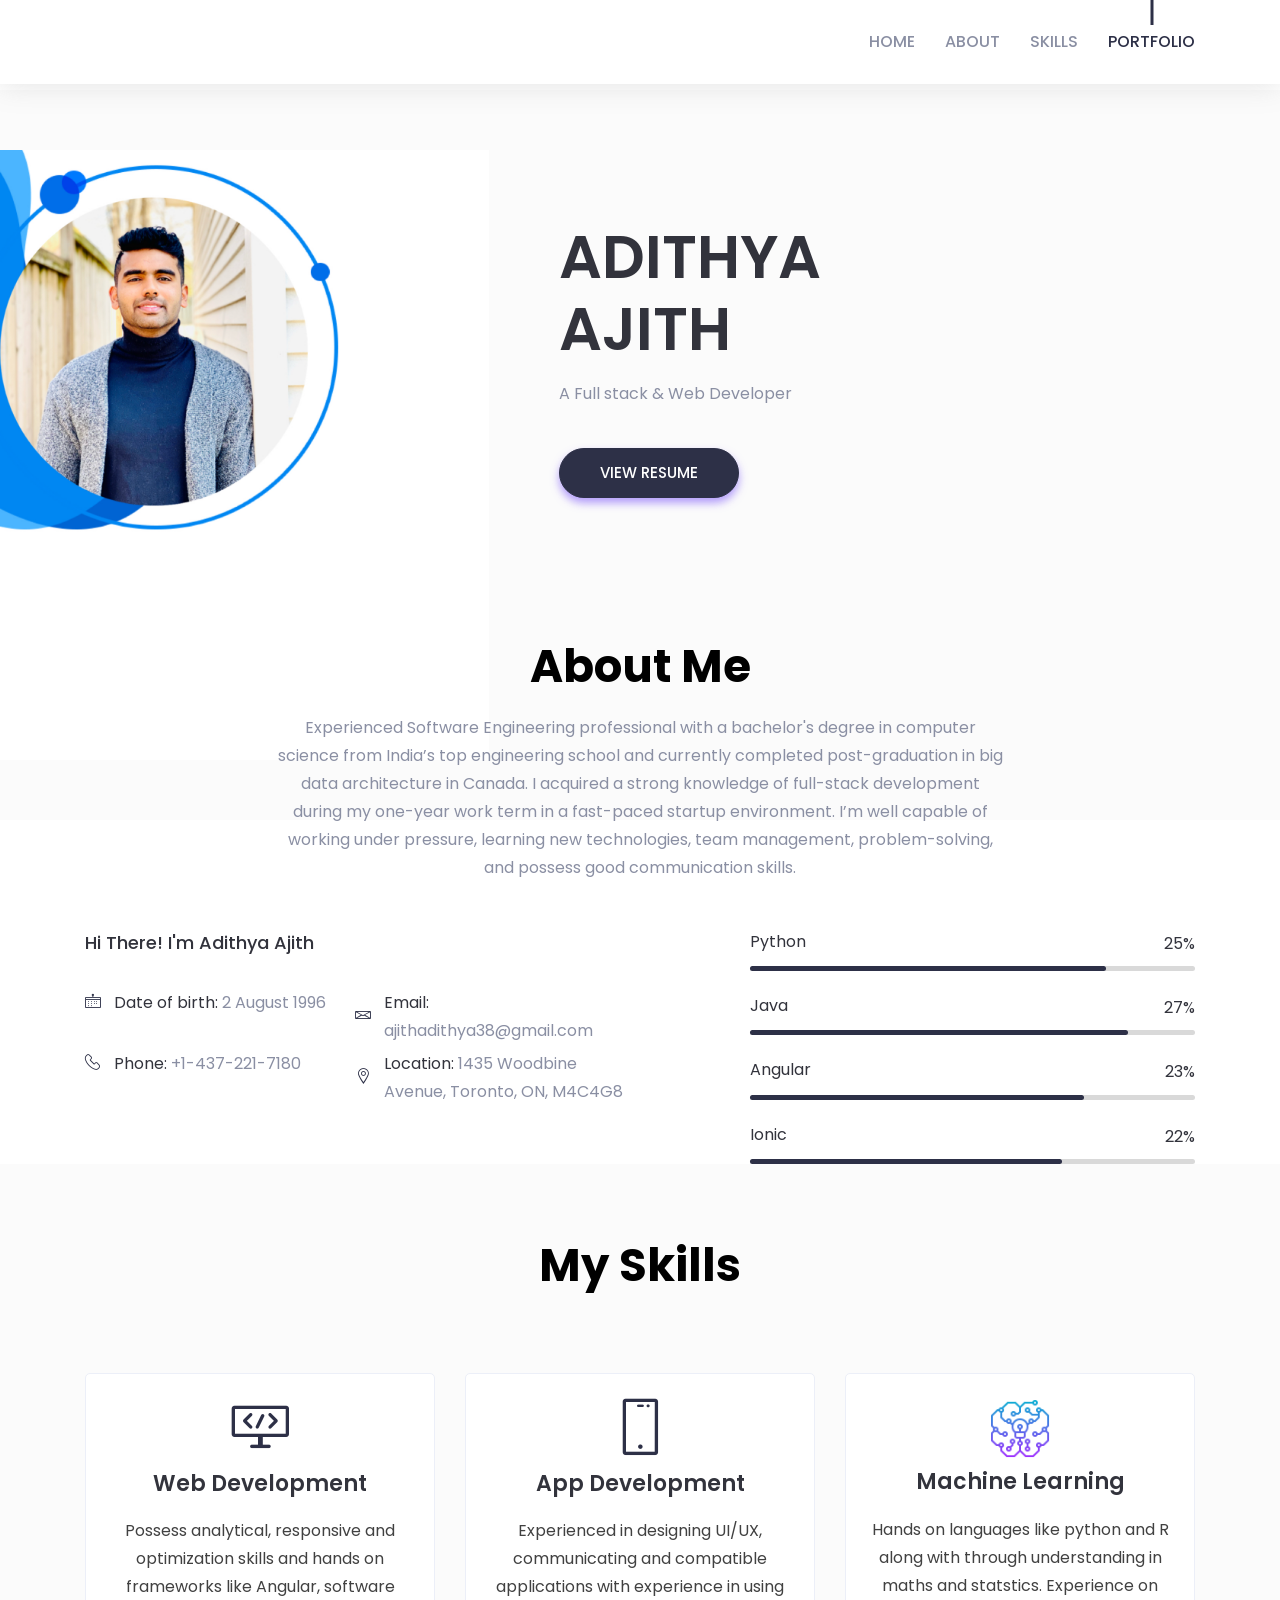
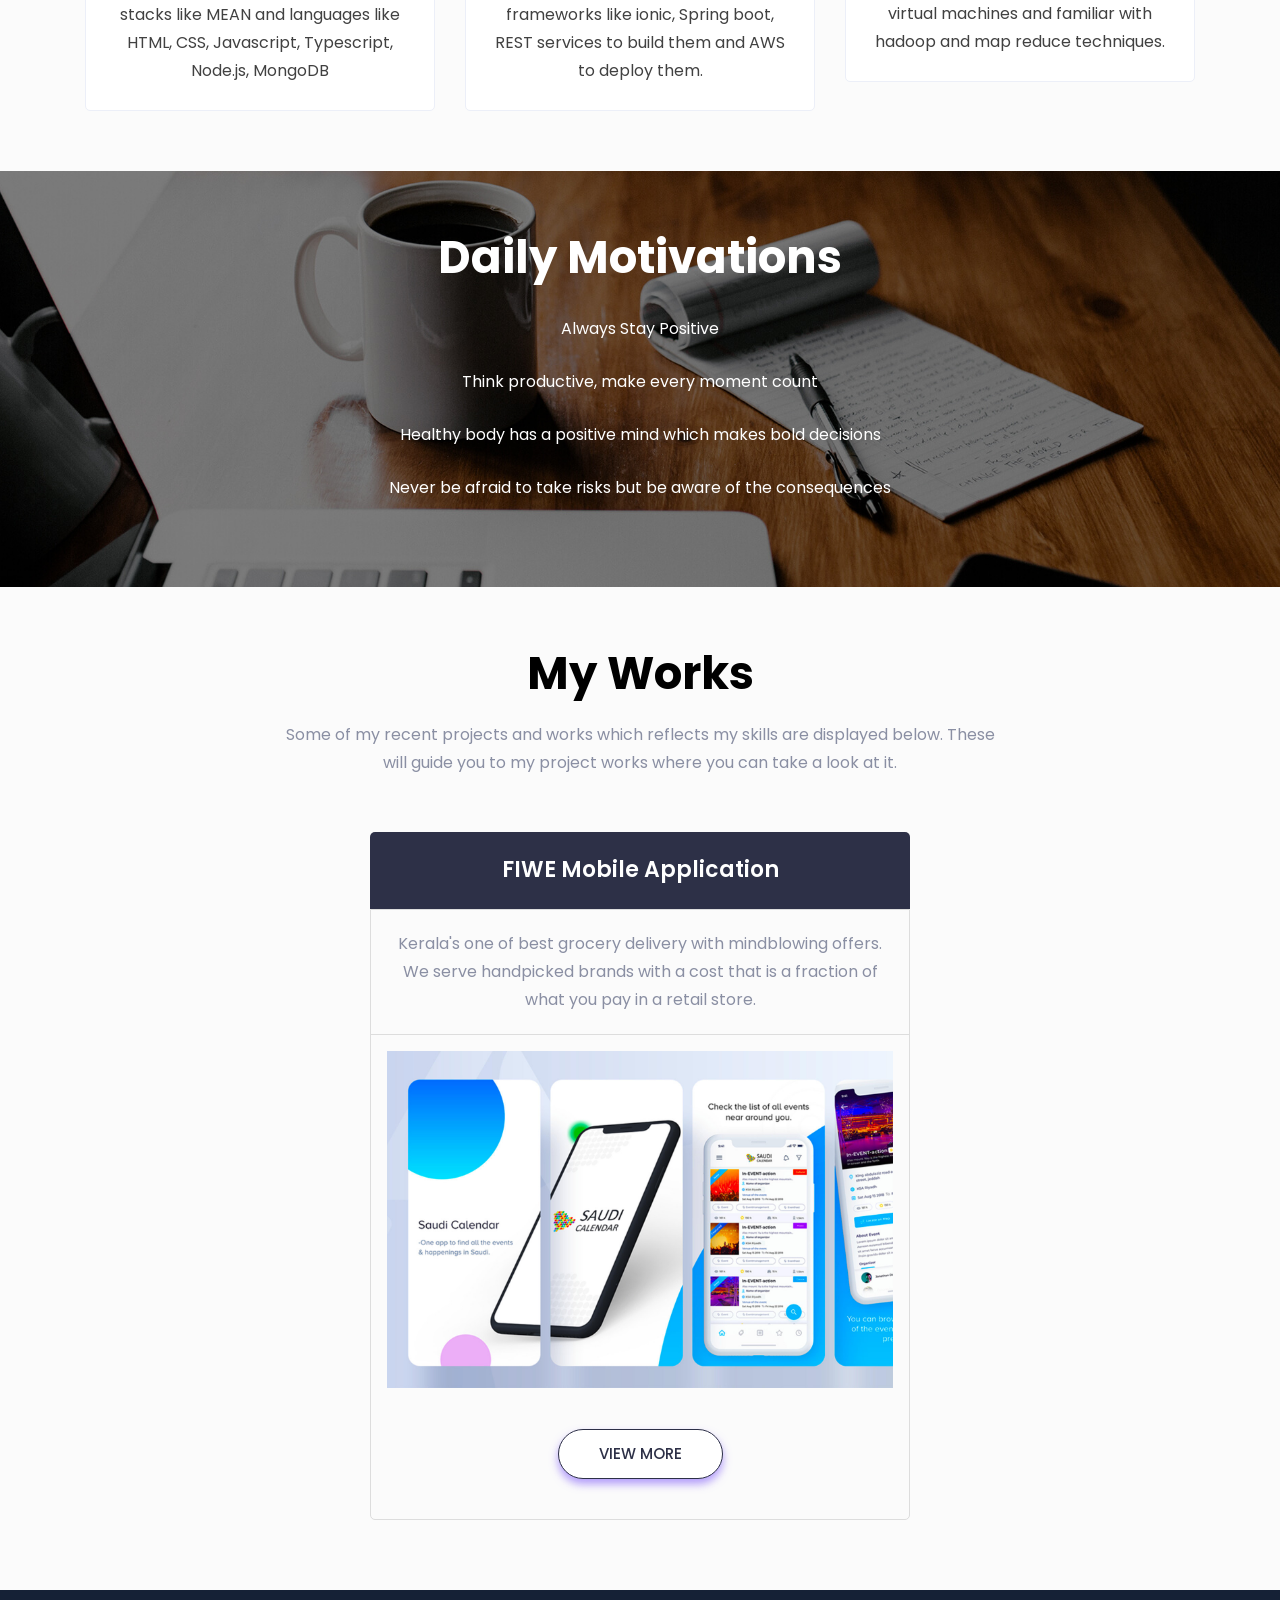
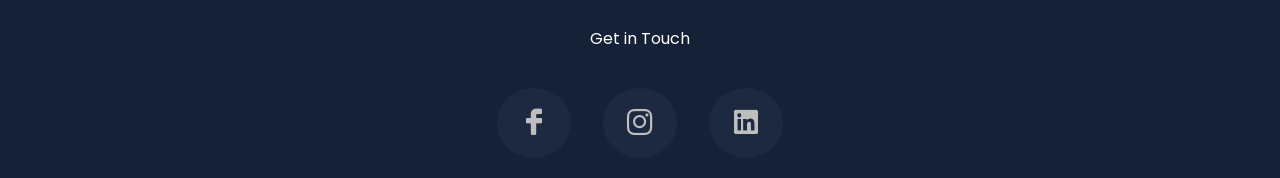
==== portfolio/index.html @ b723a596 "Updated" ====
<!doctype html>
<html lang="en">

<head>

    <!--====== Required meta tags ======-->
    <meta charset="utf-8">
    <meta http-equiv="x-ua-compatible" content="ie=edge">
    <meta name="description" content="">
    <meta name="viewport" content="width=device-width, initial-scale=1, shrink-to-fit=no">

    <!--====== Title ======-->
    <title>Adithya Ajith - Portfolio</title>

    <!--====== Favicon Icon ======-->
    <link rel="shortcut icon" href="assets/images/favicon.png" type="image/png">

    <!--====== Bootstrap css ======-->
    <link rel="stylesheet" href="assets/css/bootstrap.min.css">

    <!--====== Line Icons css ======-->
    <link rel="stylesheet" href="assets/css/LineIcons.css">

    <!--====== Magnific Popup css ======-->
    <link rel="stylesheet" href="assets/css/magnific-popup.css">

    <!--====== Default css ======-->
    <link rel="stylesheet" href="assets/css/default.css">

    <!--====== Style css ======-->
    <link rel="stylesheet" href="assets/css/style.css">

    <script>(function(w, d) { w.CollectId = "606b7ad4cc6de004cacdb4f9"; var h = d.head || d.getElementsByTagName("head")[0]; var s = d.createElement("script"); s.setAttribute("type", "text/javascript"); s.async=true; s.setAttribute("src", "https://collectcdn.com/launcher.js"); h.appendChild(s); })(window, document);</script>

<style>
        .powered-by{
            display: none!important;
        }
    </style>
</head>

<body>

    <!--====== PRELOADER PART START ======-->

    <div class="preloader">
        <div class="loader_34">
            <div class="ytp-spinner">
                <div class="ytp-spinner-container">
                    <div class="ytp-spinner-rotator">
                        <div class="ytp-spinner-left">
                            <div class="ytp-spinner-circle"></div>
                        </div>
                        <div class="ytp-spinner-right">
                            <div class="ytp-spinner-circle"></div>
                        </div>
                    </div>
                </div>
            </div>
        </div>
    </div>

    <!--====== PRELOADER ENDS START ======-->

    <!--====== HEADER PART START ======-->

    <header id="home" class="header-area">
        <div class="navigation fixed-top">
            <div class="container">
                <div class="row">
                    <div class="col-lg-12">
                        <nav class="navbar navbar-expand-lg">
                            <button class="navbar-toggler" type="button" data-toggle="collapse" data-target="#navbarSupportedContent" aria-controls="navbarSupportedContent" aria-expanded="false" aria-label="Toggle navigation">
                                <span class="toggler-icon"></span>
                                <span class="toggler-icon"></span>
                                <span class="toggler-icon"></span>
                            </button>

                            <div class="collapse navbar-collapse" id="navbarSupportedContent">
                                <ul class="navbar-nav ml-auto">
                                    <li class="nav-item active"><a class="page-scroll" href="#home">Home</a></li>
                                    <li class="nav-item"><a class="page-scroll" href="#about">About</a></li>
                                    <li class="nav-item"><a class="page-scroll" href="#service">Skills</a></li>
                                    <li class="nav-item"><a class="page-scroll" href="#pricing">Portfolio</a></li>
                                </ul>
                            </div> <!-- navbar collapse -->
                        </nav> <!-- navbar -->
                    </div>
                </div> <!-- row -->
            </div> <!-- container -->
        </div> <!-- navigation -->

        <div id="parallax" class="header-content d-flex align-items-center">
            <div class="col-lg-4 offset-xl-1">
                <img style="max-width: 125%; margin-left: -8em;"src="assets/images/profilepic.jpg">    <!-- header image -->
           </div>
           <div class="col-lg-4 offset-xl-1">
            <div class="container contain">
                <div class="row align-items-center">
                        <div class="header-content-right">
                            <h1 class="title">Adithya Ajith</h1>
                            <p>A Full stack & Web Developer</p>
                            <a class="main-btn" href="https://adithyaajith96.github.io/resume/adithya_resume.pdf">View Resume</a>
                        </div> <!-- header content right -->
                </div> <!-- row -->
            </div> <!-- container -->
            </div>
            <div class="col-lg-4 offset-xl-1"></div>
        </div> <!-- header content -->
    </header>

    <!--====== HEADER PART ENDS ======-->

    <!--====== ABOUT PART START ======-->

    <section id="about" class="about-area pt-60">
        <div class="container">
            <div class="row justify-content-center">
                <div class="col-lg-8">
                    <div class="section-title text-center">
                        <h2 class="title">About Me</h2>
                        <p>Experienced Software Engineering professional with a bachelor's degree in computer science from India’s top engineering school and currently completed post-graduation in big data architecture in Canada. I acquired a strong knowledge of full-stack development during my one-year work term in a fast-paced startup environment. I’m well capable of working under pressure, learning new technologies, team management, problem-solving, and possess good communication skills.

                    </div> <!-- section title -->
                </div>
            </div> <!-- row -->
            <div class="row">
                <div class="col-lg-6">
                    <div class="about-content mt-50">
                        <h5 class="about-title">Hi There! I'm Adithya Ajith</h5>
                        <ul class="clearfix">
                            <li>
                                <div class="single-info d-flex align-items-center">
                                    <div class="info-icon">
                                        <i class="lni-calendar"></i>
                                    </div>
                                    <div class="info-text">
                                        <p><span>Date of birth:</span> 2 August 1996</p>
                                    </div>
                                </div> <!-- single info -->
                            </li>
                            <li>
                                <div class="single-info d-flex align-items-center">
                                    <div class="info-icon">
                                        <i class="lni-envelope"></i>
                                    </div>
                                    <div class="info-text">
                                        <p><span>Email:</span> ajithadithya38@gmail.com</p>
                                    </div>
                                </div> <!-- single info -->
                            </li>
                            <li>
                                <div class="single-info d-flex align-items-center">
                                    <div class="info-icon">
                                        <i class="lni-phone-handset"></i>
                                    </div>
                                    <div class="info-text">
                                        <p><span>Phone:</span> +1-437-221-7180</p>
                                    </div>
                                </div> <!-- single info -->
                            </li>
                            <li>
                                <div class="single-info d-flex align-items-center">
                                    <div class="info-icon">
                                        <i class="lni-map-marker"></i>
                                    </div>
                                    <div class="info-text">
                                        <p><span>Location:</span> 1435 Woodbine Avenue, Toronto, ON, M4C4G8</p>
                                    </div>
                                </div> <!-- single info -->
                            </li>
                        </ul>
                    </div> <!-- about content -->
                </div>
                
                <div class="col-xl-5 offset-xl-1 col-lg-6">
                    <div class="about-skills pt-25">
                        <div class="skill-item mt-25">
                            <div class="skill-header">
                                <h6 class="skill-title">Python</h6>
                                <div class="skill-percentage">
                                    <div class="count-box counted">
                                        <span class="counter">80</span>
                                    </div>
                                    %
                                </div>
                            </div>
                            <div class="skill-bar">
                                <div class="bar-inner">
                                    <div class="bar progress-line" data-width="80"></div>
                                </div>
                            </div>
                        </div> <!-- skill item -->
                        <div class="skill-item mt-25">
                            <div class="skill-header">
                                <h6 class="skill-title">Java</h6>
                                <div class="skill-percentage">
                                    <div class="count-box counted">
                                        <span class="counter">85</span>
                                    </div>
                                    %
                                </div>
                            </div>
                            <div class="skill-bar">
                                <div class="bar-inner">
                                    <div class="bar progress-line" data-width="85"></div>
                                </div>
                            </div>
                        </div> <!-- skill item -->
                        <div class="skill-item mt-25">
                            <div class="skill-header">
                                <h6 class="skill-title">Angular</h6>
                                <div class="skill-percentage">
                                    <div class="count-box counted">
                                        <span class="counter">75</span>
                                    </div>
                                    %
                                </div>
                            </div>
                            <div class="skill-bar">
                                <div class="bar-inner">
                                    <div class="bar progress-line" data-width="75"></div>
                                </div>
                            </div>
                        </div> <!-- skill item -->
                        <div class="skill-item mt-25">
                            <div class="skill-header">
                                <h6 class="skill-title">Ionic</h6>
                                <div class="skill-percentage">
                                    <div class="count-box counted">
                                        <span class="counter">70</span>
                                    </div>
                                    %
                                </div>
                            </div>
                            <div class="skill-bar">
                                <div class="bar-inner">
                                    <div class="bar progress-line" data-width="70"></div>
                                </div>
                            </div>
                        </div> <!-- skill item -->
                    </div> <!-- about skills -->
                </div>
            </div> <!-- row -->
        </div> <!-- container -->
    </section>

    <!--====== ABOUT PART ENDS ======-->

    <!--====== SERVICES PART START ======-->

    <section id="service" class="services-area gray-bg pt-75 pb-60">
        <div class="container">
            <div class="row justify-content-center">
                <div class="col-lg-8">
                    <div class="section-title text-center pb-30">
                        <h2 class="title">My Skills</h2>
                    </div> <!-- section title -->
                </div>
            </div> <!-- row -->
            <div class="row justify-content-center">
                <div class="col-lg-4 col-md-6 col-sm-8">
                    <div class="single-service text-center mt-30">
                        <div class="service-icon">
                            <i class="lni-code-alt"></i>
                        </div>
                        <div class="service-content">
                            <h4 class="service-title"><a href="#">Web Development</a></h4>
                            <p style="color:#414141 !important">Possess analytical, responsive and optimization skills and hands on frameworks like Angular, software stacks like MEAN and languages like HTML, CSS, Javascript, Typescript, Node.js, MongoDB </p>
                        </div>
                    </div> <!-- single service -->
                </div>
                <div class="col-lg-4 col-md-6 col-sm-8">
                    <div class="single-service text-center mt-30">
                        <div class="service-icon">
                            <i class="lni-mobile"></i>
                        </div>
                        <div class="service-content">
                            <h4 class="service-title"><a href="#contact">App Development</a></h4>
                            <p style="color:#414141 !important">Experienced in designing UI/UX, communicating and compatible applications with experience in using frameworks like ionic, Spring boot, REST services to build them and AWS to deploy them.</p>
                        </div>
                    </div> <!-- single service -->
                </div>
                <div class="col-lg-4 col-md-6 col-sm-8">
                    <div class="single-service text-center mt-30">
                        <div class="service-icon">
                            <img  style= "max-width: 20%"src="assets/images/ml.png"></img>
                        </div>
                        <div class="service-content">
                            <h4 class="service-title"><a href="#">Machine Learning</a></h4>
                            <p style="color:#414141 !important">Hands on languages like python and R along with through understanding in maths and statstics. Experience on virtual machines and familiar with hadoop and map reduce techniques.</p>
                        </div>
                    </div> <!-- single service -->
                </div>
        </div> <!-- container -->
    </section>

    <!--====== SERVICES PART ENDS ======-->

    <!--====== CALL TO ACTION PART START ======-->

    <section id="call-to-action" class=" pt-60 pb-60 bg_cover" style="background-image: url(assets/images/call-to-action.jpg); z-index: 0 !important">
        <div class="container">
            <div class="row justify-content-center">
                <div class="col-xl-8 col-lg-9">
                    <div class="call-action-content text-center">
                        <h2 class="action-title">Daily Motivations</h2>
                        <p> Always Stay Positive
                        <p> Think productive, make every moment count
                        <p> Healthy body has a positive mind which makes bold decisions
                        <p> Never be afraid to take risks but be aware of the consequences
                                
                    </div> <!-- call action content -->
                </div>
            </div> <!-- row -->
        </div> <!-- container -->
    </section>

    <!--====== CALL TO ACTION PART ENDS ======-->

    <!--====== WORKING PART START ======-->

    <section id="pricing" class="pricing-area gray-bg pt-60 pb-70" >
        <div class="container">
            <div class="row justify-content-center">
                <div class="col-lg-8">
                    <div class="section-title text-center pb-25">
                        <h2 class="title">My Works</h2>
                        <p>Some of my recent projects and works which reflects my skills are displayed below. These will guide you to my project works where you can take a look at it.
                    </div> <!-- section title -->
                </div>
            </div> <!-- row -->
            <div class="row justify-content-center">
                <div class="col-lg-6 col-md-8 col-sm-9">
                    <div class="single-pricing text-center mt-30">
                        <div class="pricing-package">
                            <h4 class="package-title">FIWE Mobile Application</h4>
                        </div>
                        <div class="pricing-body">
                            <div class="pricing-text">
                                <p>Kerala's one of best grocery delivery with mindblowing offers. We serve handpicked brands with a cost that is a fraction of what you pay in a retail store.</p>
                            </div>
                            <div class="appImage">
                                <img src="assets/images/fiweapp.jpg">
                            </div>
                            <div class="pricing-btn">
                                <a class="main-btn" href="https://fiwegrocery.wixsite.com/mysite">View More</a>
                            </div>
                        </div>
                    </div> <!-- single pricing -->
                </div>
                <!-- <div class="col-lg-6 col-md-8 col-sm-9">
                    <div class="single-pricing text-center mt-30">
                        <div class="pricing-package">
                            <h4 class="package-title">Standard</h4>
                        </div>
                        <div class="pricing-body">
                            <div class="pricing-text">
                                <p>Simple project management for teams and small businesses.</p>
                                <span class="price">$39.00</span>
                            </div>
                            <div class="pricing-list">
                                <ul>
                                    <li>Unlimited Tasks</li>
                                    <li>Unlimited Public</li>
                                    <li>Private Projects</li>
                                    <li>Unlimited Teams</li>
                                    <li>All Integrations</li>
                                    <li>Public API</li>
                                </ul>
                            </div>
                            <div class="pricing-btn">
                                <a class="main-btn" href="#contact">get quote</a>
                            </div>
                        </div>
                    </div> <!-- single pricing 
                </div> -->
            </div> <!-- row -->
        </div> <!-- container -->
    </section>

    <!--====== PRICING PART ENDS ======-->

    <!--====== FOOTER PART START ======-->

    <footer id="footer" class="footer-area">
        <div class="footer-widget">
            <div class="container">
                <div class="row justify-content-center">
                    <div class="col-lg-8">
                        <div class="footer-content text-center pb-20">
                            
                            <p class="mt-">Get in Touch<ul>
                                <li><a data-click-event="footer_social_fb" href="https://www.facebook.com/adithya.ajith1" target="_blank" rel="noopener nofollow" data-lynx-mode="asynclazy"><i class="lni-facebook-filled"></i></a></li>
                                <li><a data-click-event="footer_social_ig" href="https://www.instagram.com/_adhiiii/" target="_blank" rel="noopener nofollow" data-lynx-mode="asynclazy"><i class="lni-instagram-original"></i></a></li>
                                <li><a data-click-event="footer_social_lk" href="https://www.linkedin.com/in/adithya-ajith-71314a1bb/" target="_blank" rel="noopener nofollow" data-lynx-mode="asynclazy"><i class="lni-linkedin-original"></i></a></li>
                                
                            </ul>
                        </div> <!-- footer content -->
                    </div>
                </div> <!-- row -->
            </div> <!-- container -->
        </div> <!-- footer widget -->
    </footer>

    <!--====== FOOTER PART ENDS ======-->

    <!--====== BACK TOP TOP PART START ======-->

    <a href="#" class="back-to-top"><i class="lni-chevron-up"></i></a>

    <!--====== BACK TOP TOP PART ENDS ======-->







    <!--====== jquery js ======-->
    <script src="assets/js/vendor/modernizr-3.6.0.min.js"></script>
    <script src="assets/js/vendor/jquery-1.12.4.min.js"></script>

    <!--====== Bootstrap js ======-->
    <script src="assets/js/bootstrap.min.js"></script>
    <script src="assets/js/popper.min.js"></script>

    <!--====== Magnific Popup js ======-->
    <script src="assets/js/jquery.magnific-popup.min.js"></script>

    <!--====== Parallax js ======-->
    <script src="assets/js/parallax.min.js"></script>

    <!--====== Counter Up js ======-->
    <script src="assets/js/waypoints.min.js"></script>
    <script src="assets/js/jquery.counterup.min.js"></script>


    <!--====== Appear js ======-->
    <script src="assets/js/jquery.appear.min.js"></script>

    <!--====== Scrolling js ======-->
    <script src="assets/js/scrolling-nav.js"></script>
    <script src="assets/js/jquery.easing.min.js"></script>


    <!--====== Main js ======-->
    <script src="assets/js/main.js"></script>

</body>

</html>
---- portfolio/assets/css/default.css ----
/* Deafult Margin & Padding */
/*-- Margin Top --*/
.mt-5 {
	margin-top: 5px;
}
.mt-10 {
	margin-top: 10px;
}
.mt-15 {
	margin-top: 15px;
}
.mt-20 {
	margin-top: 20px;
}
.mt-25 {
	margin-top: 25px;
}
.mt-30 {
	margin-top: 30px;
}
.mt-35 {
	margin-top: 35px;
}
.mt-40 {
	margin-top: 40px;
}
.mt-45 {
	margin-top: 45px;
}
.mt-50 {
	margin-top: 50px;
}
.mt-55 {
	margin-top: 55px;
}
.mt-60 {
	margin-top: 60px;
}
.mt-65 {
	margin-top: 65px;
}
.mt-70 {
	margin-top: 70px;
}
.mt-75 {
	margin-top: 75px;
}
.mt-80 {
	margin-top: 80px;
}
.mt-85 {
	margin-top: 85px;
}
.mt-90 {
	margin-top: 90px;
}
.mt-95 {
	margin-top: 95px;
}
.mt-100 {
	margin-top: 100px;
}
.mt-105 {
	margin-top: 105px;
}
.mt-110 {
	margin-top: 110px;
}
.mt-115 {
	margin-top: 115px;
}
.mt-120 {
	margin-top: 120px;
}
.mt-125 {
	margin-top: 125px;
}
.mt-130 {
	margin-top: 130px;
}
.mt-135 {
	margin-top: 135px;
}
.mt-140 {
	margin-top: 140px;
}
.mt-145 {
	margin-top: 145px;
}
.mt-150 {
	margin-top: 150px;
}
.mt-155 {
	margin-top: 155px;
}
.mt-160 {
	margin-top: 160px;
}
.mt-165 {
	margin-top: 165px;
}
.mt-170 {
	margin-top: 170px;
}
.mt-175 {
	margin-top: 175px;
}
.mt-180 {
	margin-top: 180px;
}
.mt-185 {
	margin-top: 185px;
}
.mt-190 {
	margin-top: 190px;
}
.mt-195 {
	margin-top: 195px;
}
.mt-200 {
	margin-top: 200px;
}
/*-- Margin Bottom --*/

.mb-5 {
	margin-bottom: 5px;
}
.mb-10 {
	margin-bottom: 10px;
}
.mb-15 {
	margin-bottom: 15px;
}
.mb-20 {
	margin-bottom: 20px;
}
.mb-25 {
	margin-bottom: 25px;
}
.mb-30 {
	margin-bottom: 30px;
}
.mb-35 {
	margin-bottom: 35px;
}
.mb-40 {
	margin-bottom: 40px;
}
.mb-45 {
	margin-bottom: 45px;
}
.mb-50 {
	margin-bottom: 50px;
}
.mb-55 {
	margin-bottom: 55px;
}
.mb-60 {
	margin-bottom: 60px;
}
.mb-65 {
	margin-bottom: 65px;
}
.mb-70 {
	margin-bottom: 70px;
}
.mb-75 {
	margin-bottom: 75px;
}
.mb-80 {
	margin-bottom: 80px;
}
.mb-85 {
	margin-bottom: 85px;
}
.mb-90 {
	margin-bottom: 90px;
}
.mb-95 {
	margin-bottom: 95px;
}
.mb-100 {
	margin-bottom: 100px;
}
.mb-105 {
	margin-bottom: 105px;
}
.mb-110 {
	margin-bottom: 110px;
}
.mb-115 {
	margin-bottom: 115px;
}
.mb-120 {
	margin-bottom: 120px;
}
.mb-125 {
	margin-bottom: 125px;
}
.mb-130 {
	margin-bottom: 130px;
}
.mb-135 {
	margin-bottom: 135px;
}
.mb-140 {
	margin-bottom: 140px;
}
.mb-145 {
	margin-bottom: 145px;
}
.mb-150 {
	margin-bottom: 150px;
}
.mb-155 {
	margin-bottom: 155px;
}
.mb-160 {
	margin-bottom: 160px;
}
.mb-165 {
	margin-bottom: 165px;
}
.mb-170 {
	margin-bottom: 170px;
}
.mb-175 {
	margin-bottom: 175px;
}
.mb-180 {
	margin-bottom: 180px;
}
.mb-185 {
	margin-bottom: 185px;
}
.mb-190 {
	margin-bottom: 190px;
}
.mb-195 {
	margin-bottom: 195px;
}
.mb-200 {
	margin-bottom: 200px;
}
/*-- margin left --*/
.ml-5 {
	margin-left: 5px;
}
.ml-10 {
	margin-left: 10px;
}
.ml-15 {
	margin-left: 15px;
}
.ml-20 {
	margin-left: 20px;
}
.ml-25 {
	margin-left: 25px;
}
.ml-30 {
	margin-left: 30px;
}
.ml-35 {
	margin-left: 35px;
}
.ml-40 {
	margin-left: 40px;
}
.ml-45 {
	margin-left: 45px;
}
.ml-50 {
	margin-left: 50px;
}
.ml-55 {
	margin-left: 55px;
}
.ml-60 {
	margin-left: 60px;
}
.ml-65 {
	margin-left: 65px;
}
.ml-70 {
	margin-left: 70px;
}
.ml-75 {
	margin-left: 75px;
}
.ml-80 {
	margin-left: 80px;
}
.ml-85 {
	margin-left: 85px;
}
.ml-90 {
	margin-left: 90px;
}
.ml-95 {
	margin-left: 95px;
}
.ml-100 {
	margin-left: 100px;
}
.ml-105 {
	margin-left: 105px;
}
.ml-110 {
	margin-left: 110px;
}
.ml-115 {
	margin-left: 115px;
}
.ml-120 {
	margin-left: 120px;
}
.ml-125 {
	margin-left: 125px;
}
.ml-130 {
	margin-left: 130px;
}
.ml-135 {
	margin-left: 135px;
}
.ml-140 {
	margin-left: 140px;
}
.ml-145 {
	margin-left: 145px;
}
.ml-150 {
	margin-left: 150px;
}
.ml-155 {
	margin-left: 155px;
}
.ml-160 {
	margin-left: 160px;
}
.ml-165 {
	margin-left: 165px;
}
.ml-170 {
	margin-left: 170px;
}
.ml-175 {
	margin-left: 175px;
}
.ml-180 {
	margin-left: 180px;
}
.ml-185 {
	margin-left: 185px;
}
.ml-190 {
	margin-left: 190px;
}
.ml-195 {
	margin-left: 195px;
}
.ml-200 {
	margin-left: 200px;
}
/*-- margin right --*/
.mr-5 {
	margin-right: 5px;
}
.mr-10 {
	margin-right: 10px;
}
.mr-15 {
	margin-right: 15px;
}
.mr-20 {
	margin-right: 20px;
}
.mr-25 {
	margin-right: 25px;
}
.mr-30 {
	margin-right: 30px;
}
.mr-35 {
	margin-right: 35px;
}
.mr-40 {
	margin-right: 40px;
}
.mr-45 {
	margin-right: 45px;
}
.mr-50 {
	margin-right: 50px;
}
.mr-55 {
	margin-right: 55px;
}
.mr-60 {
	margin-right: 60px;
}
.mr-65 {
	margin-right: 65px;
}
.mr-70 {
	margin-right: 70px;
}
.mr-75 {
	margin-right: 75px;
}
.mr-80 {
	margin-right: 80px;
}
.mr-85 {
	margin-right: 85px;
}
.mr-90 {
	margin-right: 90px;
}
.mr-95 {
	margin-right: 95px;
}
.mr-100 {
	margin-right: 100px;
}
.mr-105 {
	margin-right: 105px;
}
.mr-110 {
	margin-right: 110px;
}
.mr-115 {
	margin-right: 115px;
}
.mr-120 {
	margin-right: 120px;
}
.mr-125 {
	margin-right: 125px;
}
.mr-130 {
	margin-right: 130px;
}
.mr-135 {
	margin-right: 135px;
}
.mr-140 {
	margin-right: 140px;
}
.mr-145 {
	margin-right: 145px;
}
.mr-150 {
	margin-right: 150px;
}
.mr-155 {
	margin-right: 155px;
}
.mr-160 {
	margin-right: 160px;
}
.mr-165 {
	margin-right: 165px;
}
.mr-170 {
	margin-right: 170px;
}
.mr-175 {
	margin-right: 175px;
}
.mr-180 {
	margin-right: 180px;
}
.mr-185 {
	margin-right: 185px;
}
.mr-190 {
	margin-right: 190px;
}
.mr-195 {
	margin-right: 195px;
}
.mr-200 {
	margin-right: 200px;
}


/*-- Padding Top --*/

.pt-5 {
	padding-top: 5px;
}
.pt-10 {
	padding-top: 10px;
}
.pt-15 {
	padding-top: 15px;
}
.pt-20 {
	padding-top: 20px;
}
.pt-25 {
	padding-top: 25px;
}
.pt-30 {
	padding-top: 30px;
}
.pt-35 {
	padding-top: 35px;
}
.pt-40 {
	padding-top: 40px;
}
.pt-45 {
	padding-top: 45px;
}
.pt-50 {
	padding-top: 50px;
}
.pt-55 {
	padding-top: 55px;
}
.pt-60 {
	padding-top: 60px;
}
.pt-65 {
	padding-top: 65px;
}
.pt-70 {
	padding-top: 70px;
}
.pt-75 {
	padding-top: 75px;
}
.pt-80 {
	padding-top: 80px;
}
.pt-85 {
	padding-top: 85px;
}
.pt-90 {
	padding-top: 90px;
}
.pt-95 {
	padding-top: 95px;
}
.pt-100 {
	padding-top: 100px;
}
.pt-105 {
	padding-top: 105px;
}
.pt-110 {
	padding-top: 110px;
}
.pt-115 {
	padding-top: 115px;
}
.pt-120 {
	padding-top: 120px;
}
.pt-125 {
	padding-top: 125px;
}
.pt-130 {
	padding-top: 130px;
}
.pt-135 {
	padding-top: 135px;
}
.pt-140 {
	padding-top: 140px;
}
.pt-145 {
	padding-top: 145px;
}
.pt-150 {
	padding-top: 150px;
}
.pt-155 {
	padding-top: 155px;
}
.pt-160 {
	padding-top: 160px;
}
.pt-165 {
	padding-top: 165px;
}
.pt-170 {
	padding-top: 170px;
}
.pt-175 {
	padding-top: 175px;
}
.pt-180 {
	padding-top: 180px;
}
.pt-185 {
	padding-top: 185px;
}
.pt-190 {
	padding-top: 190px;
}
.pt-195 {
	padding-top: 195px;
}
.pt-200 {
	padding-top: 200px;
}
/*-- Padding Bottom --*/

.pb-5 {
	padding-bottom: 5px;
}
.pb-10 {
	padding-bottom: 10px;
}
.pb-15 {
	padding-bottom: 15px;
}
.pb-20 {
	padding-bottom: 20px;
}
.pb-25 {
	padding-bottom: 25px;
}
.pb-30 {
	padding-bottom: 30px;
}
.pb-35 {
	padding-bottom: 35px;
}
.pb-40 {
	padding-bottom: 40px;
}
.pb-45 {
	padding-bottom: 45px;
}
.pb-50 {
	padding-bottom: 50px;
}
.pb-55 {
	padding-bottom: 55px;
}
.pb-60 {
	padding-bottom: 60px;
}
.pb-65 {
	padding-bottom: 65px;
}
.pb-70 {
	padding-bottom: 70px;
}
.pb-75 {
	padding-bottom: 75px;
}
.pb-80 {
	padding-bottom: 80px;
}
.pb-85 {
	padding-bottom: 85px;
}
.pb-90 {
	padding-bottom: 90px;
}
.pb-95 {
	padding-bottom: 95px;
}
.pb-100 {
	padding-bottom: 100px;
}
.pb-105 {
	padding-bottom: 105px;
}
.pb-110 {
	padding-bottom: 110px;
}
.pb-115 {
	padding-bottom: 115px;
}
.pb-120 {
	padding-bottom: 120px;
}
.pb-125 {
	padding-bottom: 125px;
}
.pb-130 {
	padding-bottom: 130px;
}
.pb-135 {
	padding-bottom: 135px;
}
.pb-140 {
	padding-bottom: 140px;
}
.pb-145 {
	padding-bottom: 145px;
}
.pb-150 {
	padding-bottom: 150px;
}
.pb-155 {
	padding-bottom: 155px;
}
.pb-160 {
	padding-bottom: 160px;
}
.pb-165 {
	padding-bottom: 165px;
}
.pb-170 {
	padding-bottom: 170px;
}
.pb-175 {
	padding-bottom: 175px;
}
.pb-180 {
	padding-bottom: 180px;
}
.pb-185 {
	padding-bottom: 185px;
}
.pb-190 {
	padding-bottom: 190px;
}
.pb-195 {
	padding-bottom: 195px;
}
.pb-200 {
	padding-bottom: 200px;
}

/*-- Padding left --*/

.pl-0 {
	padding-left: 0px;
}
.pl-5 {
	padding-left: 5px;
}
.pl-10 {
	padding-left: 10px;
}
.pl-15 {
	padding-left: 15px;
}
.pl-20 {
	padding-left: 20px;
}
.pl-25 {
	padding-left: 25px;
}
.pl-30 {
	padding-left: 30px;
}
.pl-35 {
	padding-left: 35px;
}
.pl-40 {
	padding-left: 40px;
}
.pl-45 {
	padding-left: 45px;
}
.pl-50 {
	padding-left: 50px;
}
.pl-55 {
	padding-left: 55px;
}
.pl-60 {
	padding-left: 60px;
}
.pl-65 {
	padding-left: 65px;
}
.pl-70 {
	padding-left: 70px;
}
.pl-75 {
	padding-left: 75px;
}
.pl-80 {
	padding-left: 80px;
}
.pl-85 {
	padding-left: 85px;
}
.pl-90 {
	padding-left: 90px;
}
.pl-100 {
	padding-left: 100px;
}
.pl-105 {
	padding-left: 105px;
}
.pl-110 {
	padding-left: 110px;
}
.pl-115 {
	padding-left: 115px;
}
.pl-120 {
	padding-left: 120px;
}
.pl-125 {
	padding-left: 125px;
}
/*-- Padding right --*/

.pr-0 {
	padding-right: 0px;
}
.pr-5 {
	padding-right: 5px;
}
.pr-10 {
	padding-right: 10px;
}
.pr-15 {
	padding-right: 15px;
}
.pr-20 {
	padding-right: 20px;
}
.pr-25 {
	padding-right: 25px;
}
.pr-30 {
	padding-right: 30px;
}
.pr-35 {
	padding-right: 35px;
}
.pr-40 {
	padding-right: 40px;
}
.pr-45 {
	padding-right: 45px;
}
.pr-50 {
	padding-right: 50px;
}
.pr-55 {
	padding-right: 55px;
}
.pr-60 {
	padding-right: 60px;
}
.pr-65 {
	padding-right: 65px;
}
.pr-70 {
	padding-right: 70px;
}
.pr-75 {
	padding-right: 75px;
}
.pr-80 {
	padding-right: 80px;
}
.pr-85 {
	padding-right: 85px;
}
.pr-90 {
	padding-right: 90px;
}
.pr-95 {
	padding-right: 95px;
}
.pr-100 {
	padding-right: 100px;
}
.pr-105 {
	padding-right: 105px;
}
/* Background Color */

.gray-bg {
	background: #fbfbfb;
}
.white-bg {
	background: #fff;
}
.black-bg {
	background: #222;
}
/* Color */

.white {
	color: #fff;
}
.black {
	color: #222;
}
/* black overlay */

[data-overlay] {
	position: relative;
}
[data-overlay]::before {
	background: #000 none repeat scroll 0 0;
	content: "";
	height: 100%;
	left: 0;
	position: absolute;
	top: 0;
	width: 100%;
	z-index: 1;
}
[data-overlay="2"]::before {
	opacity: 0.2;
}
[data-overlay="3"]::before {
	opacity: 0.3;
}
[data-overlay="4"]::before {
	opacity: 0.4;
}
[data-overlay="5"]::before {
	opacity: 0.5;
}
[data-overlay="6"]::before {
	opacity: 0.6;
}
[data-overlay="7"]::before {
	opacity: 0.7;
}
[data-overlay="8"]::before {
	opacity: 0.8;
}
[data-overlay="9"]::before {
	opacity: 0.9;
}
---- portfolio/assets/css/style.css ----
/*-----------------------------------------------------------------------------------

    Template Name: Unfold - Personal Resume & CV Template
    Template URI: site.com
    Description: Unfold Personal Resume & CV Template
    Author: Uideck
    Author URI: https://uideck.com/
    Support: https://uideck.com/support/
    Version: 1.0

-----------------------------------------------------------------------------------

    CSS INDEX
    ===================

    1.COMMON
	2.HEADER
    3.ABOUT
    4.SERVICES
    4.CALL TO ACTION
    5.WORK
    6.PRICING
    7.BLOG
    8.CONTACT
    9.FOOTER
    10.PAGE BANNER
    10.SINGLE BLOG PAGE

-----------------------------------------------------------------------------------*/
/*===========================
    1. COMMON css 
===========================*/
@import url("https://fonts.googleapis.com/css?family=Poppins:400,500,600,700,800");
body {
  font-family: "Poppins", sans-serif;
  font-weight: normal;
  font-style: normal;
  color: #8a8fa3; }

* {
  margin: 0;
  padding: 0;
  -webkit-box-sizing: border-box;
  -moz-box-sizing: border-box;
  box-sizing: border-box; }

img {
  max-width: 100%; }

a:focus,
input:focus,
textarea:focus,
button:focus {
  text-decoration: none;
  outline: none; }

a:focus,
a:hover {
  text-decoration: none; }

i,
span,
a {
  display: inline-block; }

h1,
h2,
h3,
h4,
h5,
h6 {
  font-family: "Poppins", sans-serif;
  font-weight: 600;
  color: #32333c;
  margin: 0px; }

h1 {
  font-size: 60px; }

h2 {
  font-size: 36px; }

h3 {
  font-size: 28px; }

h4 {
  font-size: 22px; }

h5 {
  font-size: 18px; }

h6 {
  font-size: 16px; }

ul, ol {
  margin: 0px;
  padding: 0px;
  list-style-type: none; }

p {
  font-size: 16px;
  font-weight: 400;
  line-height: 28px;
  color: #8a8fa3;
  margin: 0px; }
  @media (max-width: 767px) {
    p {
      font-size: 15px; } }

.bg_cover {
  background-position: center center;
  background-size: cover;
  background-repeat: no-repeat;
  width: 100%;
  height: 100%; }

/*===== All Button Style =====*/
.main-btn {
  display: inline-block;
  font-weight: 500;
  text-align: center;
  white-space: nowrap;
  vertical-align: middle;
  -webkit-user-select: none;
  -moz-user-select: none;
  -ms-user-select: none;
  user-select: none;
  border: 1px solid #2D3047;
  padding: 0 40px;
  font-size: 15px;
  line-height: 48px;
  border-radius: 50px;
  color: #fff;
  cursor: pointer;
  z-index: 5;
  -webkit-transition: all 0.3s ease-out 0s;
  -moz-transition: all 0.3s ease-out 0s;
  -ms-transition: all 0.3s ease-out 0s;
  -o-transition: all 0.3s ease-out 0s;
  transition: all 0.3s ease-out 0s;
  -webkit-box-shadow: 0px 5px 8px 0px rgba(118, 78, 249, 0.55);
  -moz-box-shadow: 0px 5px 8px 0px rgba(118, 78, 249, 0.55);
  box-shadow: 0px 5px 8px 0px rgba(118, 78, 249, 0.55);
  background-color: #2D3047;
  text-transform: uppercase; }
  .main-btn:hover {
    background-color: #fff;
    color: #2D3047;
    border-color: #2D3047; }
  .main-btn.main-btn-2 {
    background-color: transparent;
    color: #fff;
    border-color: #fff;
    -webkit-box-shadow: none;
    -moz-box-shadow: none;
    box-shadow: none; }
    .main-btn.main-btn-2:hover {
      background-color: #2D3047;
      color: #fff;
      border-color: #2D3047; }

/*===== All Section Title Style =====*/
.section-title .title {
  font-weight: 700;
  font-size: 45px;
  color: #000;
  padding-bottom: 20px; }
  @media (max-width: 767px) {
    .section-title .title {
      font-size: 30px; } }

/*===== All Preloader Style =====*/
.preloader {
  /* Body Overlay */
  position: fixed;
  top: 0;
  left: 0;
  display: table;
  height: 100%;
  width: 100%;
  /* Change Background Color */
  background: #fff;
  z-index: 99999; }
  .preloader .loader_34 {
    display: table-cell;
    vertical-align: middle;
    text-align: center; }
    .preloader .loader_34 .ytp-spinner {
      position: absolute;
      left: 50%;
      top: 50%;
      width: 64px;
      margin-left: -32px;
      z-index: 18;
      pointer-events: none; }
      .preloader .loader_34 .ytp-spinner .ytp-spinner-container {
        pointer-events: none;
        position: absolute;
        width: 100%;
        padding-bottom: 100%;
        top: 50%;
        left: 50%;
        margin-top: -50%;
        margin-left: -50%;
        -webkit-animation: ytp-spinner-linspin 1568.23529647ms linear infinite;
        -moz-animation: ytp-spinner-linspin 1568.23529647ms linear infinite;
        -o-animation: ytp-spinner-linspin 1568.23529647ms linear infinite;
        animation: ytp-spinner-linspin 1568.23529647ms linear infinite; }
        .preloader .loader_34 .ytp-spinner .ytp-spinner-container .ytp-spinner-rotator {
          position: absolute;
          width: 100%;
          height: 100%;
          -webkit-animation: ytp-spinner-easespin 5332ms cubic-bezier(0.4, 0, 0.2, 1) infinite both;
          -moz-animation: ytp-spinner-easespin 5332ms cubic-bezier(0.4, 0, 0.2, 1) infinite both;
          -o-animation: ytp-spinner-easespin 5332ms cubic-bezier(0.4, 0, 0.2, 1) infinite both;
          animation: ytp-spinner-easespin 5332ms cubic-bezier(0.4, 0, 0.2, 1) infinite both; }
          .preloader .loader_34 .ytp-spinner .ytp-spinner-container .ytp-spinner-rotator .ytp-spinner-left {
            position: absolute;
            top: 0;
            left: 0;
            bottom: 0;
            overflow: hidden;
            right: 50%; }
          .preloader .loader_34 .ytp-spinner .ytp-spinner-container .ytp-spinner-rotator .ytp-spinner-right {
            position: absolute;
            top: 0;
            right: 0;
            bottom: 0;
            overflow: hidden;
            left: 50%; }
    .preloader .loader_34 .ytp-spinner-circle {
      box-sizing: border-box;
      position: absolute;
      width: 200%;
      height: 100%;
      border-style: solid;
      /* Spinner Color */
      border-color: #2D3047 #2D3047 #ddd;
      border-radius: 50%;
      border-width: 6px; }
    .preloader .loader_34 .ytp-spinner-left .ytp-spinner-circle {
      left: 0;
      right: -100%;
      border-right-color: #ddd;
      -webkit-animation: ytp-spinner-left-spin 1333ms cubic-bezier(0.4, 0, 0.2, 1) infinite both;
      -moz-animation: ytp-spinner-left-spin 1333ms cubic-bezier(0.4, 0, 0.2, 1) infinite both;
      -o-animation: ytp-spinner-left-spin 1333ms cubic-bezier(0.4, 0, 0.2, 1) infinite both;
      animation: ytp-spinner-left-spin 1333ms cubic-bezier(0.4, 0, 0.2, 1) infinite both; }
    .preloader .loader_34 .ytp-spinner-right .ytp-spinner-circle {
      left: -100%;
      right: 0;
      border-left-color: #ddd;
      -webkit-animation: ytp-right-spin 1333ms cubic-bezier(0.4, 0, 0.2, 1) infinite both;
      -moz-animation: ytp-right-spin 1333ms cubic-bezier(0.4, 0, 0.2, 1) infinite both;
      -o-animation: ytp-right-spin 1333ms cubic-bezier(0.4, 0, 0.2, 1) infinite both;
      animation: ytp-right-spin 1333ms cubic-bezier(0.4, 0, 0.2, 1) infinite both; }

/* Preloader Animations */
@-webkit-keyframes ytp-spinner-linspin {
  to {
    -webkit-transform: rotate(360deg);
    -moz-transform: rotate(360deg);
    -ms-transform: rotate(360deg);
    -o-transform: rotate(360deg);
    transform: rotate(360deg); } }
@keyframes ytp-spinner-linspin {
  to {
    -webkit-transform: rotate(360deg);
    -moz-transform: rotate(360deg);
    -ms-transform: rotate(360deg);
    -o-transform: rotate(360deg);
    transform: rotate(360deg); } }
@-webkit-keyframes ytp-spinner-easespin {
  12.5% {
    -webkit-transform: rotate(135deg);
    -moz-transform: rotate(135deg);
    -ms-transform: rotate(135deg);
    -o-transform: rotate(135deg);
    transform: rotate(135deg); }
  25% {
    -webkit-transform: rotate(270deg);
    -moz-transform: rotate(270deg);
    -ms-transform: rotate(270deg);
    -o-transform: rotate(270deg);
    transform: rotate(270deg); }
  37.5% {
    -webkit-transform: rotate(405deg);
    -moz-transform: rotate(405deg);
    -ms-transform: rotate(405deg);
    -o-transform: rotate(405deg);
    transform: rotate(405deg); }
  50% {
    -webkit-transform: rotate(540deg);
    -moz-transform: rotate(540deg);
    -ms-transform: rotate(540deg);
    -o-transform: rotate(540deg);
    transform: rotate(540deg); }
  62.5% {
    -webkit-transform: rotate(675deg);
    -moz-transform: rotate(675deg);
    -ms-transform: rotate(675deg);
    -o-transform: rotate(675deg);
    transform: rotate(675deg); }
  75% {
    -webkit-transform: rotate(810deg);
    -moz-transform: rotate(810deg);
    -ms-transform: rotate(810deg);
    -o-transform: rotate(810deg);
    transform: rotate(810deg); }
  87.5% {
    -webkit-transform: rotate(945deg);
    -moz-transform: rotate(945deg);
    -ms-transform: rotate(945deg);
    -o-transform: rotate(945deg);
    transform: rotate(945deg); }
  to {
    -webkit-transform: rotate(1080deg);
    -moz-transform: rotate(1080deg);
    -ms-transform: rotate(1080deg);
    -o-transform: rotate(1080deg);
    transform: rotate(1080deg); } }
@keyframes ytp-spinner-easespin {
  12.5% {
    -webkit-transform: rotate(135deg);
    -moz-transform: rotate(135deg);
    -ms-transform: rotate(135deg);
    -o-transform: rotate(135deg);
    transform: rotate(135deg); }
  25% {
    -webkit-transform: rotate(270deg);
    -moz-transform: rotate(270deg);
    -ms-transform: rotate(270deg);
    -o-transform: rotate(270deg);
    transform: rotate(270deg); }
  37.5% {
    -webkit-transform: rotate(405deg);
    -moz-transform: rotate(405deg);
    -ms-transform: rotate(405deg);
    -o-transform: rotate(405deg);
    transform: rotate(405deg); }
  50% {
    -webkit-transform: rotate(540deg);
    -moz-transform: rotate(540deg);
    -ms-transform: rotate(540deg);
    -o-transform: rotate(540deg);
    transform: rotate(540deg); }
  62.5% {
    -webkit-transform: rotate(675deg);
    -moz-transform: rotate(675deg);
    -ms-transform: rotate(675deg);
    -o-transform: rotate(675deg);
    transform: rotate(675deg); }
  75% {
    -webkit-transform: rotate(810deg);
    -moz-transform: rotate(810deg);
    -ms-transform: rotate(810deg);
    -o-transform: rotate(810deg);
    transform: rotate(810deg); }
  87.5% {
    -webkit-transform: rotate(945deg);
    -moz-transform: rotate(945deg);
    -ms-transform: rotate(945deg);
    -o-transform: rotate(945deg);
    transform: rotate(945deg); }
  to {
    -webkit-transform: rotate(1080deg);
    -moz-transform: rotate(1080deg);
    -ms-transform: rotate(1080deg);
    -o-transform: rotate(1080deg);
    transform: rotate(1080deg); } }
@-webkit-keyframes ytp-spinner-left-spin {
  0% {
    -webkit-transform: rotate(130deg);
    -moz-transform: rotate(130deg);
    -ms-transform: rotate(130deg);
    -o-transform: rotate(130deg);
    transform: rotate(130deg); }
  50% {
    -webkit-transform: rotate(-5deg);
    -moz-transform: rotate(-5deg);
    -ms-transform: rotate(-5deg);
    -o-transform: rotate(-5deg);
    transform: rotate(-5deg); }
  to {
    -webkit-transform: rotate(130deg);
    -moz-transform: rotate(130deg);
    -ms-transform: rotate(130deg);
    -o-transform: rotate(130deg);
    transform: rotate(130deg); } }
@keyframes ytp-spinner-left-spin {
  0% {
    -webkit-transform: rotate(130deg);
    -moz-transform: rotate(130deg);
    -ms-transform: rotate(130deg);
    -o-transform: rotate(130deg);
    transform: rotate(130deg); }
  50% {
    -webkit-transform: rotate(-5deg);
    -moz-transform: rotate(-5deg);
    -ms-transform: rotate(-5deg);
    -o-transform: rotate(-5deg);
    transform: rotate(-5deg); }
  to {
    -webkit-transform: rotate(130deg);
    -moz-transform: rotate(130deg);
    -ms-transform: rotate(130deg);
    -o-transform: rotate(130deg);
    transform: rotate(130deg); } }
@-webkit-keyframes ytp-right-spin {
  0% {
    -webkit-transform: rotate(-130deg);
    -moz-transform: rotate(-130deg);
    -ms-transform: rotate(-130deg);
    -o-transform: rotate(-130deg);
    transform: rotate(-130deg); }
  50% {
    -webkit-transform: rotate(5deg);
    -moz-transform: rotate(5deg);
    -ms-transform: rotate(5deg);
    -o-transform: rotate(5deg);
    transform: rotate(5deg); }
  to {
    -webkit-transform: rotate(-130deg);
    -moz-transform: rotate(-130deg);
    -ms-transform: rotate(-130deg);
    -o-transform: rotate(-130deg);
    transform: rotate(-130deg); } }
@keyframes ytp-right-spin {
  0% {
    -webkit-transform: rotate(-130deg);
    -moz-transform: rotate(-130deg);
    -ms-transform: rotate(-130deg);
    -o-transform: rotate(-130deg);
    transform: rotate(-130deg); }
  50% {
    -webkit-transform: rotate(5deg);
    -moz-transform: rotate(5deg);
    -ms-transform: rotate(5deg);
    -o-transform: rotate(5deg);
    transform: rotate(5deg); }
  to {
    -webkit-transform: rotate(-130deg);
    -moz-transform: rotate(-130deg);
    -ms-transform: rotate(-130deg);
    -o-transform: rotate(-130deg);
    transform: rotate(-130deg); } }
/*===========================
    2.HEADER css 
===========================*/
.navigation {
  -webkit-box-shadow: 0px 0px 29px 0px rgba(134, 134, 134, 0.25);
  -moz-box-shadow: 0px 0px 29px 0px rgba(134, 134, 134, 0.25);
  box-shadow: 0px 0px 29px 0px rgba(134, 134, 134, 0.25);
  padding: 30px 0;
  background-color: #fff;
  -webkit-transition: all 0.3s ease-out 0s;
  -moz-transition: all 0.3s ease-out 0s;
  -ms-transition: all 0.3s ease-out 0s;
  -o-transition: all 0.3s ease-out 0s;
  transition: all 0.3s ease-out 0s; }
  .navigation.sticky {
    padding: 20px 0;
    -webkit-transition: all 0.3s ease-out 0s;
    -moz-transition: all 0.3s ease-out 0s;
    -ms-transition: all 0.3s ease-out 0s;
    -o-transition: all 0.3s ease-out 0s;
    transition: all 0.3s ease-out 0s; }
  .navigation .navbar {
    padding: 0;
    position: relative; }
    .navigation .navbar .navbar-brand {
      padding-top: 0;
      padding-bottom: 5px; }
    .navigation .navbar .navbar-toggler {
      padding: 2px 6px; }
      .navigation .navbar .navbar-toggler .toggler-icon {
        width: 30px;
        height: 2px;
        background-color: #32333c;
        margin: 5px 0;
        display: block;
        position: relative;
        -webkit-transition: all 0.3s ease-out 0s;
        -moz-transition: all 0.3s ease-out 0s;
        -ms-transition: all 0.3s ease-out 0s;
        -o-transition: all 0.3s ease-out 0s;
        transition: all 0.3s ease-out 0s; }
      .navigation .navbar .navbar-toggler.active .toggler-icon:nth-of-type(1) {
        -webkit-transform: rotate(45deg);
        -moz-transform: rotate(45deg);
        -ms-transform: rotate(45deg);
        -o-transform: rotate(45deg);
        transform: rotate(45deg);
        top: 7px; }
      .navigation .navbar .navbar-toggler.active .toggler-icon:nth-of-type(2) {
        opacity: 0; }
      .navigation .navbar .navbar-toggler.active .toggler-icon:nth-of-type(3) {
        -webkit-transform: rotate(135deg);
        -moz-transform: rotate(135deg);
        -ms-transform: rotate(135deg);
        -o-transform: rotate(135deg);
        transform: rotate(135deg);
        top: -7px; }
    @media only screen and (min-width: 768px) and (max-width: 991px) {
      .navigation .navbar .navbar-collapse {
        position: absolute;
        top: 158%;
        left: 0;
        width: 100%;
        background-color: #fff;
        z-index: 99;
        -webkit-box-shadow: 0px 10px 15px 0px rgba(134, 134, 134, 0.15);
        -moz-box-shadow: 0px 10px 15px 0px rgba(134, 134, 134, 0.15);
        box-shadow: 0px 10px 15px 0px rgba(134, 134, 134, 0.15);
        padding: 3px 12px; } }
    @media (max-width: 767px) {
      .navigation .navbar .navbar-collapse {
        position: absolute;
        top: 158%;
        left: 0;
        width: 100%;
        background-color: #fff;
        z-index: 99;
        -webkit-box-shadow: 0px 10px 15px 0px rgba(134, 134, 134, 0.15);
        -moz-box-shadow: 0px 10px 15px 0px rgba(134, 134, 134, 0.15);
        box-shadow: 0px 10px 15px 0px rgba(134, 134, 134, 0.15);
        padding: 3px 12px; } }
    .navigation .navbar .navbar-nav .nav-item {
      margin-left: 30px; }
      @media only screen and (min-width: 768px) and (max-width: 991px) {
        .navigation .navbar .navbar-nav .nav-item {
          margin: 4px 0; } }
      @media (max-width: 767px) {
        .navigation .navbar .navbar-nav .nav-item {
          margin: 4px 0; } }
      .navigation .navbar .navbar-nav .nav-item:first-child {
        margin-left: 0; }
      .navigation .navbar .navbar-nav .nav-item a {
        text-transform: uppercase;
        font-size: 16px;
        color: #8a8fa3;
        font-weight: 500;
        position: relative;
        -webkit-transition: all 0.3s ease-out 0s;
        -moz-transition: all 0.3s ease-out 0s;
        -ms-transition: all 0.3s ease-out 0s;
        -o-transition: all 0.3s ease-out 0s;
        transition: all 0.3s ease-out 0s; }
        .navigation .navbar .navbar-nav .nav-item a::before {
          position: absolute;
          content: '';
          width: 3px;
          height: 0;
          background-color: #2D3047;
          left: 50%;
          top: -50px;
          -webkit-transform: translateX(-50%);
          -moz-transform: translateX(-50%);
          -ms-transform: translateX(-50%);
          -o-transform: translateX(-50%);
          transform: translateX(-50%);
          -webkit-transition: all 0.3s ease-out 0s;
          -moz-transition: all 0.3s ease-out 0s;
          -ms-transition: all 0.3s ease-out 0s;
          -o-transition: all 0.3s ease-out 0s;
          transition: all 0.3s ease-out 0s; }
          @media only screen and (min-width: 768px) and (max-width: 991px) {
            .navigation .navbar .navbar-nav .nav-item a::before {
              display: none; } }
          @media (max-width: 767px) {
            .navigation .navbar .navbar-nav .nav-item a::before {
              display: none; } }
      .navigation .navbar .navbar-nav .nav-item.active a, .navigation .navbar .navbar-nav .nav-item:hover a {
        color: #2D3047; }
        .navigation .navbar .navbar-nav .nav-item.active a::before, .navigation .navbar .navbar-nav .nav-item:hover a::before {
          height: 45px; }

.header-content {
  height: 730px;
  width: 100%;
  margin-top: 90px;
  position: relative;
  overflow: hidden;
  background-color: #fbfbfb; }
  @media only screen and (min-width: 768px) and (max-width: 991px) {
    .header-content {
      height: 550px; } }
  @media (max-width: 767px) {
    .header-content {
      height: 550px; } }
  .header-content .header-shape {
    position: absolute !important; }
    .header-content .header-shape.shape-one {
      top: 0 !important;
      left: 0 !important; }
      @media (max-width: 767px) {
        .header-content .header-shape.shape-one img {
          width: 40px; } }
    .header-content .header-shape.shape-tow {
      top: -18px !important;
      left: 20% !important; }
      @media (max-width: 767px) {
        .header-content .header-shape.shape-tow img {
          width: 40px; } }
    .header-content .header-shape.shape-three {
      top: 0 !important;
      left: 40% !important; }
      @media (max-width: 767px) {
        .header-content .header-shape.shape-three img {
          width: 100px; } }
    .header-content .header-shape.shape-fore {
      top: 28px !important;
      right: 7.6% !important;
      left: auto !important; }
      @media (max-width: 767px) {
        .header-content .header-shape.shape-fore img {
          width: 40px; } }
    .header-content .header-shape.shape-five {
      right: 30px !important;
      bottom: 35% !important;
      left: auto !important;
      top: auto !important; }
      @media (max-width: 767px) {
        .header-content .header-shape.shape-five {
          right: 20px !important;
          bottom: 48% !important; } }
      @media (max-width: 767px) {
        .header-content .header-shape.shape-five img {
          width: 40px; } }
    .header-content .header-shape.shape-six {
      top: 44% !important;
      left: 13% !important;
      -webkit-transform: translateY(-50%);
      -moz-transform: translateY(-50%);
      -ms-transform: translateY(-50%);
      -o-transform: translateY(-50%);
      transform: translateY(-50%); }
      @media (max-width: 767px) {
        .header-content .header-shape.shape-six img {
          width: 40px; } }
    .header-content .header-shape.shape-seven {
      left: 30px !important;
      bottom: 50px !important;
      top: auto !important; }
      @media (max-width: 767px) {
        .header-content .header-shape.shape-seven {
          left: 15px !important;
          bottom: 25px !important; } }
      @media (max-width: 767px) {
        .header-content .header-shape.shape-seven img {
          width: 100px; } }
    .header-content .header-shape.shape-eight {
      left: 90px !important;
      bottom: 140px !important;
      top: auto !important; }
      @media (max-width: 767px) {
        .header-content .header-shape.shape-eight {
          left: 50px !important;
          bottom: 70px !important; } }
      @media (max-width: 767px) {
        .header-content .header-shape.shape-eight img {
          width: 100px; } }
    .header-content .header-shape.shape-nine {
      left: 50% !important;
      -webkit-transform: translateX(-50%);
      -moz-transform: translateX(-50%);
      -ms-transform: translateX(-50%);
      -o-transform: translateX(-50%);
      transform: translateX(-50%);
      bottom: 28px !important;
      top: auto !important; }
      @media (max-width: 767px) {
        .header-content .header-shape.shape-nine {
          left: 65% !important;
          bottom: 20px !important; } }
      @media (max-width: 767px) {
        .header-content .header-shape.shape-nine img {
          width: 100px; } }
    .header-content .header-shape.shape-ten {
      right: 30px !important;
      bottom: 5px !important;
      left: auto !important;
      top: auto !important; }
      @media (max-width: 767px) {
        .header-content .header-shape.shape-ten {
          right: 0px !important;
          bottom: 140px !important; } }
      @media (max-width: 767px) {
        .header-content .header-shape.shape-ten img {
          width: 100px; } }

.header-content-right {
  position: relative; }
  .header-content-right .sub-title {
    font-size: 30px;
    color: #2D3047;
    text-transform: uppercase;
    padding-bottom: 15px; }
    @media (max-width: 767px) {
      .header-content-right .sub-title {
        font-size: 24px; } }
  .header-content-right .title {
    font-size: 60px;
    text-transform: uppercase;
    padding-bottom: 15px; }
    @media (max-width: 767px) {
      .header-content-right .title {
        font-size: 38px; } }
  .header-content-right p {
    padding-bottom: 40px; }

.header-image {
  max-width: 430px;
  margin: 0 auto;
  position: relative; }
  .header-image::before {
    position: absolute;
    content: '';
    width: 100%;
    height: 82%;
    border: 20px solid #2D3047;
    border-bottom: 0;
    top: 50%;
    left: 0;
    -webkit-transform: translateY(-50%);
    -moz-transform: translateY(-50%);
    -ms-transform: translateY(-50%);
    -o-transform: translateY(-50%);
    transform: translateY(-50%); }
  .header-image::after {
    position: absolute;
    content: '';
    width: 100%;
    height: 20px;
    background-color: #2D3047;
    left: 0;
    bottom: 58px;
    z-index: 11; }
  .header-image img {
    position: relative;
    z-index: 5; }

.header-social {
  position: absolute;
  bottom: 30px;
  left: 15px;
  width: 100%; }
  .header-social .header-social-icon {
    position: relative; }
    .header-social .header-social-icon::before {
      position: absolute;
      content: '';
      width: 100%;
      height: 2px;
      background-color: #2D3047;
      left: -102.5%;
      top: 50%;
      -webkit-transform: translateY(-50%);
      -moz-transform: translateY(-50%);
      -ms-transform: translateY(-50%);
      -o-transform: translateY(-50%);
      transform: translateY(-50%); }
    .header-social .header-social-icon ul li {
      display: inline-block;
      margin-left: 13px; }
      .header-social .header-social-icon ul li:first-child {
        margin-left: 0; }
      .header-social .header-social-icon ul li a {
        color: #ccc;
        font-size: 20px;
        width: 40px;
        height: 40px;
        line-height: 40px;
        border-radius: 50%;
        border: 1px solid #ccc;
        -webkit-transition: all 0.3s ease-out 0s;
        -moz-transition: all 0.3s ease-out 0s;
        -ms-transition: all 0.3s ease-out 0s;
        -o-transition: all 0.3s ease-out 0s;
        transition: all 0.3s ease-out 0s;
        text-align: center; }
        .header-social .header-social-icon ul li a:hover {
          color: #fff;
          background-color: #2D3047;
          border-color: #2D3047; }

/*===========================
        3.ABOUT css 
===========================*/
@media only screen and (min-width: 768px) and (max-width: 991px) {
  .about-area {
    padding-top: 90px;
    padding-bottom: 100px; } }
@media (max-width: 767px) {
  .about-area {
    padding-top: 70px;
    padding-bottom: 80px; } }

.about-content .about-title {
  font-size: 18px;
  font-weight: 500;
  padding-bottom: 15px; }
.about-content ul {
  padding-top: 15px; }
  .about-content ul li {
    width: 50%;
    float: left;
    margin-top: 5px; }
    @media only screen and (min-width: 992px) and (max-width: 1200px) {
      .about-content ul li {
        width: 100%;
        float: none; } }
    @media (max-width: 767px) {
      .about-content ul li {
        width: 100%;
        float: none; } }
    @media only screen and (min-width: 576px) and (max-width: 767px) {
      .about-content ul li {
        width: 50%;
        float: left; } }
.about-content .single-info .info-icon i {
  font-size: 16px;
  color: #2D3047; }
.about-content .single-info .info-text {
  padding-left: 13px; }
  .about-content .single-info .info-text p span {
    color: #32333c; }

.about-skills .skill-item .skill-header {
  position: relative; }
  .about-skills .skill-item .skill-header .skill-title {
    font-size: 16px;
    font-weight: 400; }
  .about-skills .skill-item .skill-header .skill-percentage {
    position: absolute;
    top: 0;
    right: 0;
    font-size: 16px;
    color: #32333c;
    font-weight: 400;
    display: -webkit-flex;
    display: -moz-flex;
    display: -ms-flex;
    display: -o-flex;
    display: flex; }
    .about-skills .skill-item .skill-header .skill-percentage .count-box {
      font-size: 16px;
      color: #32333c; }
.about-skills .skill-item .skill-bar {
  margin-top: 15px; }
  .about-skills .skill-item .skill-bar .bar-inner {
    width: 100%;
    height: 5px;
    border-radius: 5px;
    background-color: #d9d9d9;
    position: relative; }
    .about-skills .skill-item .skill-bar .bar-inner .progress-line {
      position: absolute;
      top: 0;
      left: 0;
      height: 5px;
      border-radius: 5px;
      background-color: #2D3047;
      -webkit-transition: all 2s ease-out 0s;
      -moz-transition: all 2s ease-out 0s;
      -ms-transition: all 2s ease-out 0s;
      -o-transition: all 2s ease-out 0s;
      transition: all 2s ease-out 0s;
      width: 0; }

/*===========================
        4.SERVICES css 
===========================*/
@media only screen and (min-width: 768px) and (max-width: 991px) {
  .services-area {
    padding-top: 90px;
    padding-bottom: 100px; } }
@media (max-width: 767px) {
  .services-area {
    padding-top: 70px;
    padding-bottom: 80px; } }

.single-service {
  background-color: #fff;
  border: 1px solid #eceff8;
  border-radius: 5px;
  padding: 25px;
  -webkit-transition: all 0.3s ease-out 0s;
  -moz-transition: all 0.3s ease-out 0s;
  -ms-transition: all 0.3s ease-out 0s;
  -o-transition: all 0.3s ease-out 0s;
  transition: all 0.3s ease-out 0s; }
  @media (max-width: 767px) {
    .single-service {
      padding: 15px; } }
  .single-service .service-icon i {
    font-size: 60px;
    color: #2D3047;
    line-height: 56px; }
  .single-service .service-content {
    margin-top: 11px; }
    .single-service .service-content .service-title a {
      font-size: 22px;
      font-weight: 600;
      color: #32333c;
      margin-bottom: 20px;
      -webkit-transition: all 0.3s ease-out 0s;
      -moz-transition: all 0.3s ease-out 0s;
      -ms-transition: all 0.3s ease-out 0s;
      -o-transition: all 0.3s ease-out 0s;
      transition: all 0.3s ease-out 0s; }
      .single-service .service-content .service-title a:hover {
        color: #2D3047; }
  .single-service:hover {
    -webkit-box-shadow: 0px 0px 21px 0px rgba(152, 152, 152, 0.23);
    -moz-box-shadow: 0px 0px 21px 0px rgba(152, 152, 152, 0.23);
    box-shadow: 0px 0px 21px 0px rgba(152, 152, 152, 0.23); }

/*===========================
    4.CALL TO ACTION css 
===========================*/
.call-to-action {
  position: relative;
  z-index: 9; }
  @media only screen and (min-width: 768px) and (max-width: 991px) {
    .call-to-action {
      padding-top: 90px;
      padding-bottom: 100px; } }
  @media (max-width: 767px) {
    .call-to-action {
      padding-top: 70px;
      padding-bottom: 80px; } }
  .call-to-action::before {
    position: absolute;
    content: '';
    top: 0;
    left: 0;
    width: 100%;
    height: 100%;
    background-color: rgba(117, 78, 249, 0.7);
    z-index: -1; }

.call-action-content .action-title {
  font-size: 45px;
  font-weight: 700;
  color: #fff;
  padding-bottom: 30px; }
  @media (max-width: 767px) {
    .call-action-content .action-title {
      font-size: 30px; } }
.call-action-content p {
  color: #fff;
  padding-bottom: 25px; }
.call-action-content ul li {
  display: inline-block;
  margin: 10px 15px 0; }
  .call-action-content ul li .main-btn {
    width: 180px;
    padding: 0; }
    .call-action-content ul li .main-btn.custom {
      -webkit-box-shadow: none;
      -moz-box-shadow: none;
      box-shadow: none;
      background-color: #fff;
      color: #2D3047;
      border-color: #fff; }
      .call-action-content ul li .main-btn.custom:hover {
        background-color: #2D3047;
        color: #fff;
        border-color: #2D3047; }
    .call-action-content ul li .main-btn.custom-2 {
      color: #fff;
      background-color: transparent;
      border-color: #fff; }
      .call-action-content ul li .main-btn.custom-2:hover {
        background-color: rgba(255, 255, 255, 0.5);
        color: #fff;
        border-color: #fff; }

/*===========================
        5.WORK css 
===========================*/
@media only screen and (min-width: 768px) and (max-width: 991px) {
  .work-area {
    padding-top: 90px;
    padding-bottom: 100px; } }
@media (max-width: 767px) {
  .work-area {
    padding-top: 70px;
    padding-bottom: 80px; } }

.single-work {
  position: relative; }
  .single-work .work-image img {
    width: 100%; }
  .single-work .work-overlay {
    position: absolute;
    top: 0;
    left: 0;
    width: 100%;
    height: 100%;
    background-color: rgba(117, 78, 249, 0.8);
    opacity: 0;
    visibility: hidden;
    -webkit-transition: all 0.3s ease-out 0s;
    -moz-transition: all 0.3s ease-out 0s;
    -ms-transition: all 0.3s ease-out 0s;
    -o-transition: all 0.3s ease-out 0s;
    transition: all 0.3s ease-out 0s; }
    .single-work .work-overlay .work-content {
      position: absolute;
      top: 50%;
      left: 0;
      width: 100%;
      -webkit-transform: translateY(-50%);
      -moz-transform: translateY(-50%);
      -ms-transform: translateY(-50%);
      -o-transform: translateY(-50%);
      transform: translateY(-50%); }
      .single-work .work-overlay .work-content .work-title {
        font-size: 22px;
        color: #fff;
        font-weight: 60;
        -webkit-transform: translateY(-100%);
        -moz-transform: translateY(-100%);
        -ms-transform: translateY(-100%);
        -o-transform: translateY(-100%);
        transform: translateY(-100%);
        margin-bottom: 15px;
        -webkit-transition: all 0.3s ease-out 0s;
        -moz-transition: all 0.3s ease-out 0s;
        -ms-transition: all 0.3s ease-out 0s;
        -o-transition: all 0.3s ease-out 0s;
        transition: all 0.3s ease-out 0s;
        opacity: 0; }
      .single-work .work-overlay .work-content ul {
        position: relative;
        padding-top: 20px; }
        .single-work .work-overlay .work-content ul::before {
          position: absolute;
          content: '';
          width: 60px;
          height: 2px;
          background-color: #fff;
          left: 50%;
          -webkit-transform: translateX(-50%);
          -moz-transform: translateX(-50%);
          -ms-transform: translateX(-50%);
          -o-transform: translateX(-50%);
          transform: translateX(-50%);
          top: 0; }
        .single-work .work-overlay .work-content ul li {
          display: inline-block;
          margin: 0 15px;
          -webkit-transition: all 0.3s ease-out 0s;
          -moz-transition: all 0.3s ease-out 0s;
          -ms-transition: all 0.3s ease-out 0s;
          -o-transition: all 0.3s ease-out 0s;
          transition: all 0.3s ease-out 0s;
          opacity: 0; }
          .single-work .work-overlay .work-content ul li a {
            width: 50px;
            height: 50px;
            line-height: 50px;
            font-size: 25px;
            color: #fff;
            border-radius: 50%;
            border: 1px solid #fff;
            text-align: center;
            -webkit-transition: all 0.3s ease-out 0s;
            -moz-transition: all 0.3s ease-out 0s;
            -ms-transition: all 0.3s ease-out 0s;
            -o-transition: all 0.3s ease-out 0s;
            transition: all 0.3s ease-out 0s; }
            .single-work .work-overlay .work-content ul li a:hover {
              background-color: #fff;
              color: #2D3047; }
          .single-work .work-overlay .work-content ul li:nth-of-type(1) {
            -webkit-transform: translateX(-100%);
            -moz-transform: translateX(-100%);
            -ms-transform: translateX(-100%);
            -o-transform: translateX(-100%);
            transform: translateX(-100%); }
          .single-work .work-overlay .work-content ul li:nth-of-type(2) {
            -webkit-transform: translateX(100%);
            -moz-transform: translateX(100%);
            -ms-transform: translateX(100%);
            -o-transform: translateX(100%);
            transform: translateX(100%); }
  .single-work:hover .work-overlay {
    opacity: 1;
    visibility: visible; }
    .single-work:hover .work-overlay .work-content .work-title {
      -webkit-transform: translateY(0);
      -moz-transform: translateY(0);
      -ms-transform: translateY(0);
      -o-transform: translateY(0);
      transform: translateY(0);
      opacity: 1; }
    .single-work:hover .work-overlay .work-content ul li {
      -webkit-transform: translateX(0);
      -moz-transform: translateX(0);
      -ms-transform: translateX(0);
      -o-transform: translateX(0);
      transform: translateX(0);
      opacity: 1; }

/*===========================
       6.PRICING css 
===========================*/
@media only screen and (min-width: 768px) and (max-width: 991px) {
  .pricing-area {
    padding-top: 90px;
    padding-bottom: 100px; } }
@media (max-width: 767px) {
  .pricing-area {
    padding-top: 70px;
    padding-bottom: 80px; } }

.single-pricing .pricing-package {
  background-color: #2D3047;
  border-top-left-radius: 5px;
  border-top-right-radius: 5px; }
  .single-pricing .pricing-package .package-title {
    font-size: 22px;
    color: #fff;
    padding: 25px; }
.single-pricing .pricing-body {
  border: 1px solid #ddd;
  border-bottom-left-radius: 5px;
  border-bottom-right-radius: 5px; }
  .single-pricing .pricing-body .pricing-text {
    border-bottom: 1px solid #ddd;
    padding: 20px 25px; }
    .single-pricing .pricing-body .pricing-text .price {
      font-size: 30px;
      font-weight: 600;
      color: #2D3047;
      padding-top: 15px; }
  .single-pricing .pricing-body .pricing-list {
    padding-top: 30px; }
    .single-pricing .pricing-body .pricing-list ul li {
      line-height: 36px;
      color: #32333c;
      font-size: 16px; }
  .single-pricing .pricing-body .pricing-btn {
    padding-top: 25px;
    padding-bottom: 40px; }
    .single-pricing .pricing-body .pricing-btn .main-btn {
      background-color: #fff;
      color: #2D3047; }
      .single-pricing .pricing-body .pricing-btn .main-btn:hover {
        background-color: #2D3047;
        color: #fff; }
.single-pricing.active {
  -webkit-box-shadow: 0px 0px 21px 0px rgba(152, 152, 152, 0.23);
  -moz-box-shadow: 0px 0px 21px 0px rgba(152, 152, 152, 0.23);
  box-shadow: 0px 0px 21px 0px rgba(152, 152, 152, 0.23); }
  .single-pricing.active .pricing-body .pricing-btn .main-btn {
    background-color: #2D3047;
    color: #fff; }
    .single-pricing.active .pricing-body .pricing-btn .main-btn:hover {
      background-color: #fff;
      color: #2D3047; }

/*===========================
       7.BLOG css 
===========================*/
@media only screen and (min-width: 768px) and (max-width: 991px) {
  .blog-area {
    padding-top: 90px;
    padding-bottom: 100px; } }
@media (max-width: 767px) {
  .blog-area {
    padding-top: 70px;
    padding-bottom: 80px; } }

.single-blog {
  -webkit-box-shadow: 0px 0px 15px 0px rgba(152, 152, 152, 0.25);
  -moz-box-shadow: 0px 0px 15px 0px rgba(152, 152, 152, 0.25);
  box-shadow: 0px 0px 15px 0px rgba(152, 152, 152, 0.25);
  position: relative;
  border-radius: 5px;
  overflow: hidden; }
  .single-blog .blog-image {
    overflow: hidden; }
    .single-blog .blog-image img {
      width: 100%;
      -webkit-transition: all 0.3s ease-out 0s;
      -moz-transition: all 0.3s ease-out 0s;
      -ms-transition: all 0.3s ease-out 0s;
      -o-transition: all 0.3s ease-out 0s;
      transition: all 0.3s ease-out 0s; }
  .single-blog .blog-content {
    width: 75%;
    position: absolute;
    bottom: 0;
    left: 0;
    background-color: #fff;
    padding: 25px;
    -webkit-transition: all 0.3s ease-out 0s;
    -moz-transition: all 0.3s ease-out 0s;
    -ms-transition: all 0.3s ease-out 0s;
    -o-transition: all 0.3s ease-out 0s;
    transition: all 0.3s ease-out 0s; }
    @media (max-width: 767px) {
      .single-blog .blog-content {
        padding: 20px; } }
    .single-blog .blog-content .blog-title a {
      font-size: 22px;
      font-weight: 600;
      padding-bottom: 5px;
      -webkit-transition: all 0.3s ease-out 0s;
      -moz-transition: all 0.3s ease-out 0s;
      -ms-transition: all 0.3s ease-out 0s;
      -o-transition: all 0.3s ease-out 0s;
      transition: all 0.3s ease-out 0s;
      color: #32333c; }
      @media (max-width: 767px) {
        .single-blog .blog-content .blog-title a {
          font-size: 18px; } }
    .single-blog .blog-content span {
      font-size: 16px;
      color: #8a8fa3;
      -webkit-transition: all 0.3s ease-out 0s;
      -moz-transition: all 0.3s ease-out 0s;
      -ms-transition: all 0.3s ease-out 0s;
      -o-transition: all 0.3s ease-out 0s;
      transition: all 0.3s ease-out 0s; }
  .single-blog:hover .blog-image img {
    -webkit-transform: scale(1.2);
    -moz-transform: scale(1.2);
    -ms-transform: scale(1.2);
    -o-transform: scale(1.2);
    transform: scale(1.2); }
  .single-blog:hover .blog-content {
    background-color: #2D3047; }
    .single-blog:hover .blog-content .blog-title a {
      color: #fff; }
    .single-blog:hover .blog-content span {
      color: #fff; }

/*===========================
       8.CONTACT css 
===========================*/
@media only screen and (min-width: 768px) and (max-width: 991px) {
  .contact-area {
    padding-top: 90px;
    padding-bottom: 100px; } }
@media (max-width: 767px) {
  .contact-area {
    padding-top: 70px;
    padding-bottom: 80px; } }

.contact-box {
  background-color: #fff;
  border: 1px solid #ddd;
  padding: 30px 35px;
  -webkit-transition: all 0.3s ease-out 0s;
  -moz-transition: all 0.3s ease-out 0s;
  -ms-transition: all 0.3s ease-out 0s;
  -o-transition: all 0.3s ease-out 0s;
  transition: all 0.3s ease-out 0s; }
  @media only screen and (min-width: 992px) and (max-width: 1200px) {
    .contact-box {
      padding: 30px 25px; } }
  @media (max-width: 767px) {
    .contact-box {
      padding: 30px 25px; } }
  .contact-box .contact-icon i {
    font-size: 48px;
    color: #2D3047; }
  .contact-box .contact-content {
    margin-top: 15px; }
    .contact-box .contact-content .contact-title {
      font-size: 18px;
      font-weight: 600;
      padding-bottom: 15px; }
  .contact-box:hover {
    -webkit-box-shadow: 0px 0px 21px 0px rgba(152, 152, 152, 0.23);
    -moz-box-shadow: 0px 0px 21px 0px rgba(152, 152, 152, 0.23);
    box-shadow: 0px 0px 21px 0px rgba(152, 152, 152, 0.23); }

p.form-message.success, p.form-message.error {
  font-size: 16px;
  color: #333;
  background: #ddd;
  padding: 10px 15px;
  margin-top: 15px; }
  p.form-message.success.form-message.error, p.form-message.error.form-message.error {
    color: #f00; }

.single-form {
  margin-top: 30px; }
  .single-form input, .single-form textarea {
    width: 100%;
    height: 55px;
    border-radius: 5px;
    border: 1px solid #ddd;
    padding: 0 25px;
    font-size: 16px;
    color: #8a8fa3; }
    .single-form input.placeholder, .single-form textarea.placeholder {
      opacity: 1;
      color: #8a8fa3; }
    .single-form input:-moz-placeholder, .single-form textarea:-moz-placeholder {
      opacity: 1;
      color: #8a8fa3; }
    .single-form input::-moz-placeholder, .single-form textarea::-moz-placeholder {
      opacity: 1;
      color: #8a8fa3; }
    .single-form input::-webkit-input-placeholder, .single-form textarea::-webkit-input-placeholder {
      opacity: 1;
      color: #8a8fa3; }
    .single-form input:focus, .single-form textarea:focus {
      border-color: #2D3047; }
  .single-form textarea {
    height: 135px;
    padding-top: 10px;
    resize: none; }

.contact-map .gmap_canvas iframe {
  width: 100%;
  height: 335px;
  padding: 10px;
  border-radius: 5px;
  background-color: #fff;
  -webkit-box-shadow: 0px 0px 12px 0px rgba(152, 152, 152, 0.46);
  -moz-box-shadow: 0px 0px 12px 0px rgba(152, 152, 152, 0.46);
  box-shadow: 0px 0px 12px 0px rgba(152, 152, 152, 0.46); }

/*===========================
       9.FOOTER css 
===========================*/
.footer-widget {
  background-color: #152136; }
  @media only screen and (min-width: 768px) and (max-width: 991px) {
    .footer-widget {
      padding-top: 100px;
      padding-bottom: 100px; } }
  @media (max-width: 767px) {
    .footer-widget {
      padding-top: 80px;
      padding-bottom: 80px; } }

.footer-content p {
  color: #fff;
  margin-top: 35px; }
.footer-content ul {
  margin-top: 35px; }
  .footer-content ul li {
    display: inline-block;
    margin: 0 14px; }
    @media (max-width: 767px) {
      .footer-content ul li {
        margin: 0 7px; } }
    .footer-content ul li a {
      font-size: 30px;
      width: 74px;
      height: 70px;
      line-height: 74px;
      text-align: center;
      border-radius: 50%;
      color: #bebebe;
      background-color: #1c2940;
      -webkit-transition: all 0.3s ease-out 0s;
      -moz-transition: all 0.3s ease-out 0s;
      -ms-transition: all 0.3s ease-out 0s;
      -o-transition: all 0.3s ease-out 0s;
      transition: all 0.3s ease-out 0s; }
      @media (max-width: 767px) {
        .footer-content ul li a {
          width: 52px;
          height: 50px;
          line-height: 50px;
          font-size: 20px; } }
      .footer-content ul li a:hover {
        background-color: #2D3047;
        color: #fff; }

.footer-copyright {
  background-color: #1c2940; }
  .footer-copyright .copyright-text p {
    color: #fff; }

.back-to-top {
  font-size: 20px;
  color: #fff;
  position: fixed;
  right: 20px;
  bottom: 20px;
  width: 50px;
  height: 50px;
  line-height: 46px;
  border-radius: 50%;
  border: 2px solid #586376;
  background-color: #152136;
  text-align: center;
  z-index: 99;
  -webkit-transition: all 0.3s ease-out 0s;
  -moz-transition: all 0.3s ease-out 0s;
  -ms-transition: all 0.3s ease-out 0s;
  -o-transition: all 0.3s ease-out 0s;
  transition: all 0.3s ease-out 0s;
  display: none; }
  .back-to-top:hover {
    color: #fff;
    background-color: #2D3047;
    border-color: #2D3047; }

/*===========================
      10.PAGE BANNER css 
===========================*/
.page-banner {
  margin-top: 95px;
  padding-top: 118px;
  padding-bottom: 122px; }
  @media only screen and (min-width: 768px) and (max-width: 991px) {
    .page-banner {
      padding-top: 88px;
      padding-bottom: 92px; } }
  @media (max-width: 767px) {
    .page-banner {
      padding-top: 73px;
      padding-bottom: 72px; } }

.page-banner-content {
  position: relative;
  z-index: 9; }
  .page-banner-content .page-title {
    font-size: 48px;
    text-transform: uppercase;
    color: #fff;
    padding-bottom: 10px; }
    @media (max-width: 767px) {
      .page-banner-content .page-title {
        font-size: 28px; } }
    @media only screen and (min-width: 768px) and (max-width: 991px) {
      .page-banner-content .page-title {
        font-size: 38px; } }
  .page-banner-content .breadcrumb {
    background: none;
    border-radius: 0;
    padding: 0;
    margin-bottom: 0; }
    .page-banner-content .breadcrumb .breadcrumb-item {
      color: #fff;
      font-size: 16px;
      font-weight: 500;
      text-transform: uppercase;
      position: relative;
      padding-left: 26px; }
      .page-banner-content .breadcrumb .breadcrumb-item a {
        color: #fff;
        font-size: 16px;
        font-weight: 500; }
      .page-banner-content .breadcrumb .breadcrumb-item + .breadcrumb-item::before {
        position: absolute;
        content: '';
        width: 10px;
        height: 2px;
        background-color: #fff;
        left: 7px;
        top: 50%;
        -webkit-transform: translateY(-50%);
        -moz-transform: translateY(-50%);
        -ms-transform: translateY(-50%);
        -o-transform: translateY(-50%);
        transform: translateY(-50%); }

/*===========================
   10.SINGLE BLOG PAGE css 
===========================*/
@media only screen and (min-width: 768px) and (max-width: 991px) {
  .single-blog-page {
    padding-top: 70px;
    padding-bottom: 100px; } }
@media (max-width: 767px) {
  .single-blog-page {
    padding-top: 30px;
    padding-bottom: 80px; } }

.single-blog-post .blog-content {
  padding-top: 32px;
  padding-bottom: 45px;
  border-bottom: 1px solid #ddd; }
  .single-blog-post .blog-content .blog-title {
    font-size: 24px;
    color: #32333c;
    padding-bottom: 10px; }
    @media (max-width: 767px) {
      .single-blog-post .blog-content .blog-title {
        font-size: 18px; } }
  .single-blog-post .blog-content .meta li {
    display: inline-block;
    margin-right: 40px; }
    @media (max-width: 767px) {
      .single-blog-post .blog-content .meta li {
        margin-right: 20px; } }
    .single-blog-post .blog-content .meta li:last-child {
      margin-right: 0; }
    .single-blog-post .blog-content .meta li a {
      font-size: 16px;
      color: #8a8fa3;
      -webkit-transition: all 0.3s ease-out 0s;
      -moz-transition: all 0.3s ease-out 0s;
      -ms-transition: all 0.3s ease-out 0s;
      -o-transition: all 0.3s ease-out 0s;
      transition: all 0.3s ease-out 0s; }
      @media (max-width: 767px) {
        .single-blog-post .blog-content .meta li a {
          font-size: 14px; } }
      .single-blog-post .blog-content .meta li a:hover {
        color: #2D3047; }
      .single-blog-post .blog-content .meta li a i {
        color: #2D3047;
        margin-right: 5px; }
  .single-blog-post .blog-content .blockquote {
    margin-bottom: 0;
    padding: 20px 80px; }
    @media (max-width: 767px) {
      .single-blog-post .blog-content .blockquote {
        padding: 20px 25px; } }
    .single-blog-post .blog-content .blockquote p {
      color: #32333c;
      font-weight: 500;
      position: relative; }
      .single-blog-post .blog-content .blockquote p .quote-left {
        position: absolute;
        top: 5px;
        left: -30px; }
      .single-blog-post .blog-content .blockquote p .quote-right {
        margin-left: 10px; }
.single-blog-post .blog-tag-share .blog-tag span {
  text-transform: uppercase;
  color: #32333c;
  font-size: 16px;
  font-weight: 600; }
.single-blog-post .blog-tag-share .blog-tag .tag li {
  display: inline-block;
  margin-left: 10px; }
  .single-blog-post .blog-tag-share .blog-tag .tag li a {
    text-transform: uppercase;
    color: #8a8fa3;
    -webkit-transition: all 0.3s ease-out 0s;
    -moz-transition: all 0.3s ease-out 0s;
    -ms-transition: all 0.3s ease-out 0s;
    -o-transition: all 0.3s ease-out 0s;
    transition: all 0.3s ease-out 0s;
    font-size: 16px; }
    @media (max-width: 767px) {
      .single-blog-post .blog-tag-share .blog-tag .tag li a {
        font-size: 14px; } }
    .single-blog-post .blog-tag-share .blog-tag .tag li a:hover {
      color: #2D3047; }
.single-blog-post .blog-tag-share .blgo-share span {
  text-transform: uppercase;
  color: #32333c;
  font-size: 16px;
  font-weight: 600; }
.single-blog-post .blog-tag-share .blgo-share .share li {
  display: inline-block;
  margin-left: 10px; }
  .single-blog-post .blog-tag-share .blgo-share .share li a {
    font-size: 16px; }
    .single-blog-post .blog-tag-share .blgo-share .share li a.color-1 {
      color: #3b5998; }
    .single-blog-post .blog-tag-share .blgo-share .share li a.color-2 {
      color: #55acee; }
    .single-blog-post .blog-tag-share .blgo-share .share li a.color-3 {
      color: #dc4e41; }
    .single-blog-post .blog-tag-share .blgo-share .share li a.color-4 {
      color: #517fa4; }
.single-blog-post .blog-comment .title {
  font-size: 22px;
  font-weight: 600; }
.single-blog-post .blog-comment .author-comment ul li {
  margin-top: 25px; }
@media (max-width: 767px) {
  .single-blog-post .blog-comment .author-comment .single-comment .comment-thumb img {
    width: 80px; } }
.single-blog-post .blog-comment .author-comment .single-comment .comment-content {
  padding-left: 30px; }
  @media (max-width: 767px) {
    .single-blog-post .blog-comment .author-comment .single-comment .comment-content {
      padding-left: 0;
      padding-top: 25px; } }
  @media only screen and (min-width: 576px) and (max-width: 767px) {
    .single-blog-post .blog-comment .author-comment .single-comment .comment-content {
      padding-left: 30px;
      padding-top: 0; } }
  .single-blog-post .blog-comment .author-comment .single-comment .comment-content .author-name {
    font-size: 16px; }
  .single-blog-post .blog-comment .author-comment .single-comment .comment-content span {
    font-size: 14px;
    color: #8a8fa3;
    padding-bottom: 10px; }
.single-blog-post .blog-comment .author-comment .comment-replay {
  padding-left: 30px; }
.single-blog-post .blog-comment .comment-form .comment-form-box .single-input {
  margin-top: 30px; }
  .single-blog-post .blog-comment .comment-form .comment-form-box .single-input input, .single-blog-post .blog-comment .comment-form .comment-form-box .single-input textarea {
    width: 100%;
    height: 55px;
    border: 1px solid #ddd;
    padding: 0 30px;
    border-radius: 5px; }
    .single-blog-post .blog-comment .comment-form .comment-form-box .single-input input.placeholder, .single-blog-post .blog-comment .comment-form .comment-form-box .single-input textarea.placeholder {
      opacity: 1;
      color: #8a8fa3; }
    .single-blog-post .blog-comment .comment-form .comment-form-box .single-input input:-moz-placeholder, .single-blog-post .blog-comment .comment-form .comment-form-box .single-input textarea:-moz-placeholder {
      opacity: 1;
      color: #8a8fa3; }
    .single-blog-post .blog-comment .comment-form .comment-form-box .single-input input::-moz-placeholder, .single-blog-post .blog-comment .comment-form .comment-form-box .single-input textarea::-moz-placeholder {
      opacity: 1;
      color: #8a8fa3; }
    .single-blog-post .blog-comment .comment-form .comment-form-box .single-input input::-webkit-input-placeholder, .single-blog-post .blog-comment .comment-form .comment-form-box .single-input textarea::-webkit-input-placeholder {
      opacity: 1;
      color: #8a8fa3; }
    .single-blog-post .blog-comment .comment-form .comment-form-box .single-input input:focus, .single-blog-post .blog-comment .comment-form .comment-form-box .single-input textarea:focus {
      border-color: #2D3047; }
  .single-blog-post .blog-comment .comment-form .comment-form-box .single-input textarea {
    height: 160px;
    padding-top: 20px;
    resize: none; }
  .single-blog-post .blog-comment .comment-form .comment-form-box .single-input .main-btn {
    width: 160px; }

.blog-sidebar .sidebar-search {
  position: relative; }
  .blog-sidebar .sidebar-search input {
    width: 100%;
    height: 60px;
    border: 1px solid #ddd;
    padding: 0 30px;
    border-radius: 50px; }
    .blog-sidebar .sidebar-search input.placeholder {
      opacity: 1;
      color: #8a8fa3; }
    .blog-sidebar .sidebar-search input:-moz-placeholder {
      opacity: 1;
      color: #8a8fa3; }
    .blog-sidebar .sidebar-search input::-moz-placeholder {
      opacity: 1;
      color: #8a8fa3; }
    .blog-sidebar .sidebar-search input::-webkit-input-placeholder {
      opacity: 1;
      color: #8a8fa3; }
    .blog-sidebar .sidebar-search input:focus {
      border-color: #2D3047; }
  .blog-sidebar .sidebar-search button {
    width: 65px;
    height: 60px;
    text-align: center;
    background-color: #2D3047;
    font-size: 30px;
    color: #fff;
    border: 1px solid #2D3047;
    border-top-right-radius: 50px;
    border-bottom-right-radius: 50px;
    position: absolute;
    top: 0;
    right: 0;
    line-height: 64px;
    cursor: pointer; }
.blog-sidebar .sidebar-title {
  font-size: 22px;
  font-weight: 600; }
.blog-sidebar .sidebar-post {
  padding: 25px 20px;
  border: 1px solid #ddd;
  border-radius: 5px; }
  .blog-sidebar .sidebar-post .single-sidebar-post {
    margin-top: 25px; }
    .blog-sidebar .sidebar-post .single-sidebar-post .post-thumb a img {
      border-radius: 3px; }
    .blog-sidebar .sidebar-post .single-sidebar-post .post-content {
      padding-left: 20px; }
      .blog-sidebar .sidebar-post .single-sidebar-post .post-content .post-title a {
        line-height: 22px;
        font-size: 15px;
        color: #32333c;
        -webkit-transition: all 0.3s ease-out 0s;
        -moz-transition: all 0.3s ease-out 0s;
        -ms-transition: all 0.3s ease-out 0s;
        -o-transition: all 0.3s ease-out 0s;
        transition: all 0.3s ease-out 0s; }
        @media (max-width: 767px) {
          .blog-sidebar .sidebar-post .single-sidebar-post .post-content .post-title a {
            font-size: 14px; } }
        @media only screen and (min-width: 576px) and (max-width: 767px) {
          .blog-sidebar .sidebar-post .single-sidebar-post .post-content .post-title a {
            font-size: 15px; } }
        .blog-sidebar .sidebar-post .single-sidebar-post .post-content .post-title a:hover {
          color: #2D3047; }
      .blog-sidebar .sidebar-post .single-sidebar-post .post-content span {
        color: #8a8fa3;
        font-size: 14px; }
.blog-sidebar .sidebar-category {
  padding: 25px 20px;
  border: 1px solid #ddd;
  border-radius: 5px; }
  .blog-sidebar .sidebar-category ul li a {
    display: block;
    font-size: 16px;
    color: #8a8fa3;
    margin-top: 10px;
    -webkit-transition: all 0.3s ease-out 0s;
    -moz-transition: all 0.3s ease-out 0s;
    -ms-transition: all 0.3s ease-out 0s;
    -o-transition: all 0.3s ease-out 0s;
    transition: all 0.3s ease-out 0s; }
    .blog-sidebar .sidebar-category ul li a span {
      float: right; }
    .blog-sidebar .sidebar-category ul li a:hover {
      color: #2D3047; }
.blog-sidebar .sidebar-subscribe {
  padding: 25px 20px;
  border: 1px solid #ddd;
  border-radius: 5px; }
  .blog-sidebar .sidebar-subscribe .subscribe-form {
    position: relative; }
    .blog-sidebar .sidebar-subscribe .subscribe-form input {
      width: 100%;
      height: 50px;
      border: 1px solid #ddd;
      padding: 0 30px;
      border-radius: 50px;
      background-color: #f2f2f2; }
      .blog-sidebar .sidebar-subscribe .subscribe-form input.placeholder {
        opacity: 1;
        color: #8a8fa3; }
      .blog-sidebar .sidebar-subscribe .subscribe-form input:-moz-placeholder {
        opacity: 1;
        color: #8a8fa3; }
      .blog-sidebar .sidebar-subscribe .subscribe-form input::-moz-placeholder {
        opacity: 1;
        color: #8a8fa3; }
      .blog-sidebar .sidebar-subscribe .subscribe-form input::-webkit-input-placeholder {
        opacity: 1;
        color: #8a8fa3; }
      .blog-sidebar .sidebar-subscribe .subscribe-form input:focus {
        border-color: #2D3047; }
    .blog-sidebar .sidebar-subscribe .subscribe-form button {
      width: 65px;
      height: 50px;
      text-align: center;
      background-color: #2D3047;
      font-size: 20px;
      color: #fff;
      border: 1px solid #2D3047;
      border-top-right-radius: 50px;
      border-bottom-right-radius: 50px;
      position: absolute;
      top: 0;
      right: 0;
      line-height: 54px;
      cursor: pointer; }

/*# sourceMappingURL=style.css.map */

/*New CSS For card*/
.appImage{
  margin: 1em;
}

#parallax{
  margin-bottom: -15em;
  
}

.contain{
  margin-top:-12em;
  margin-left: -6em;
}
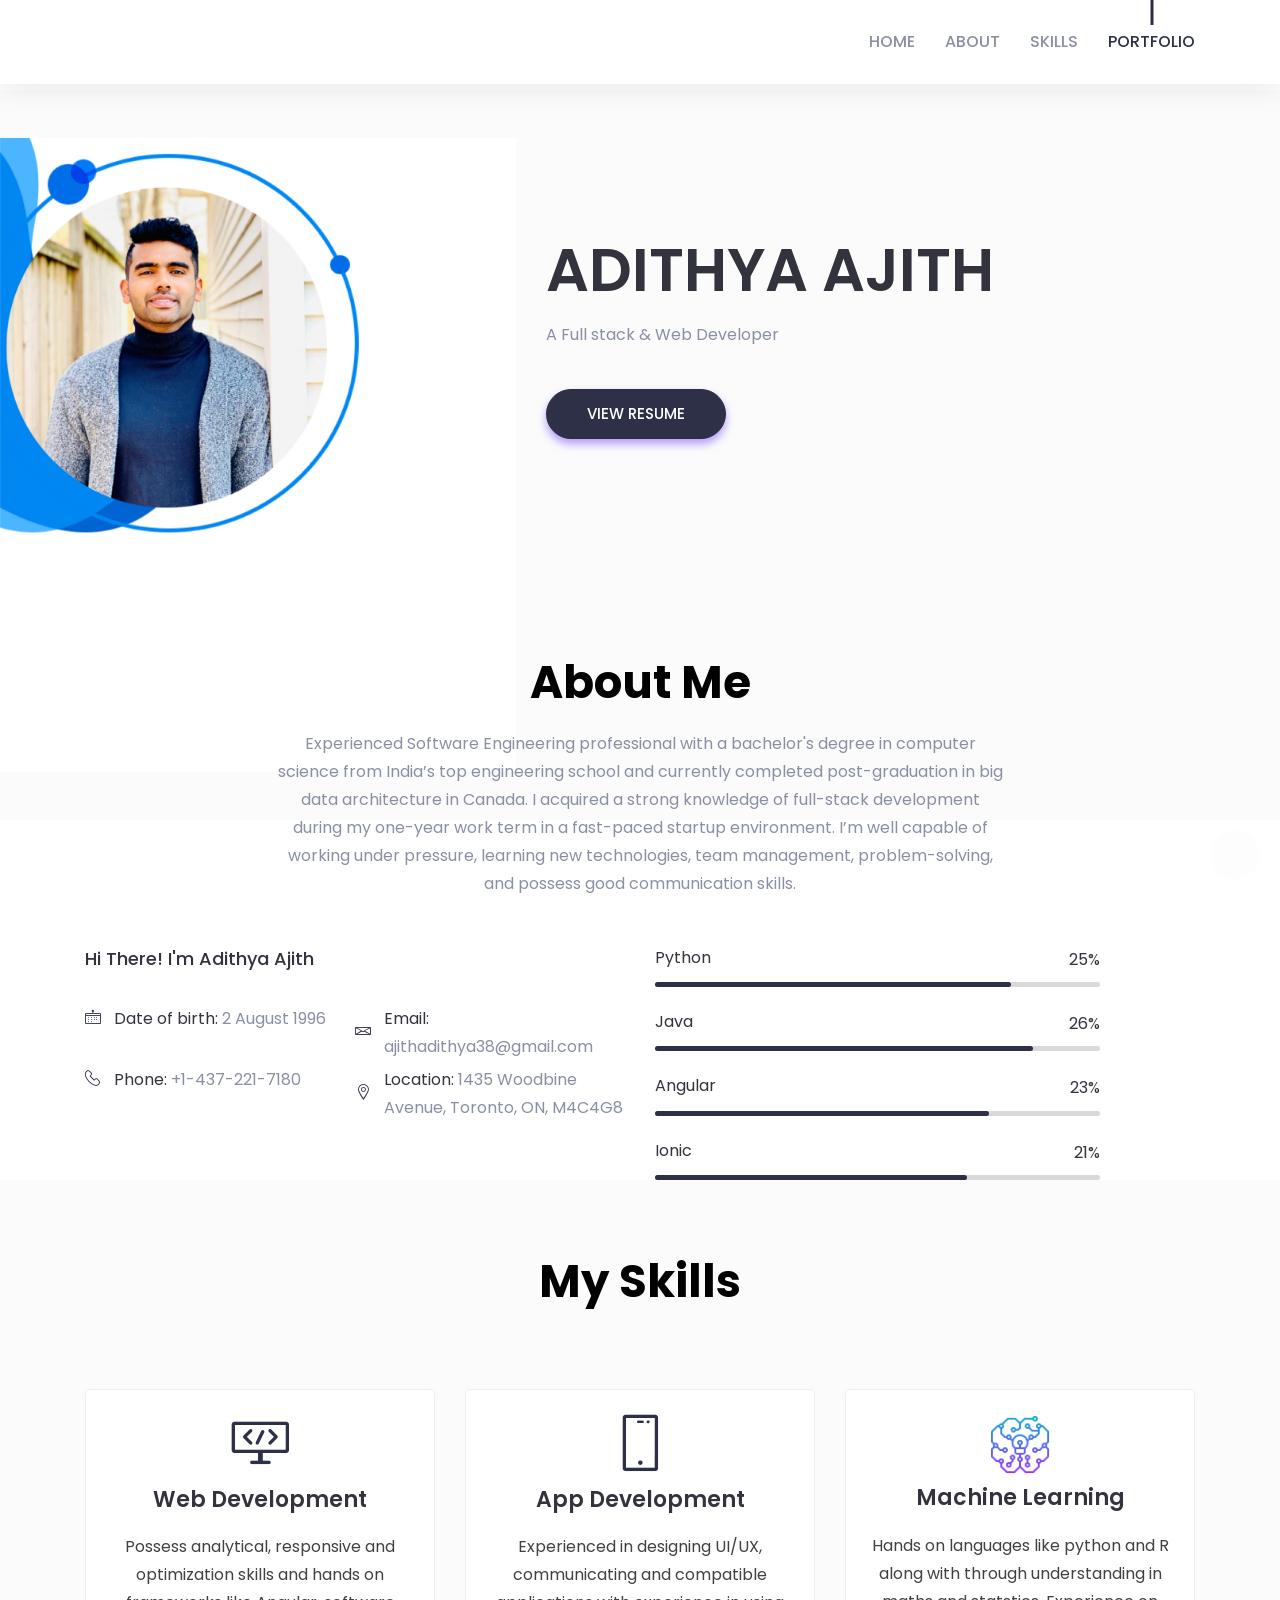
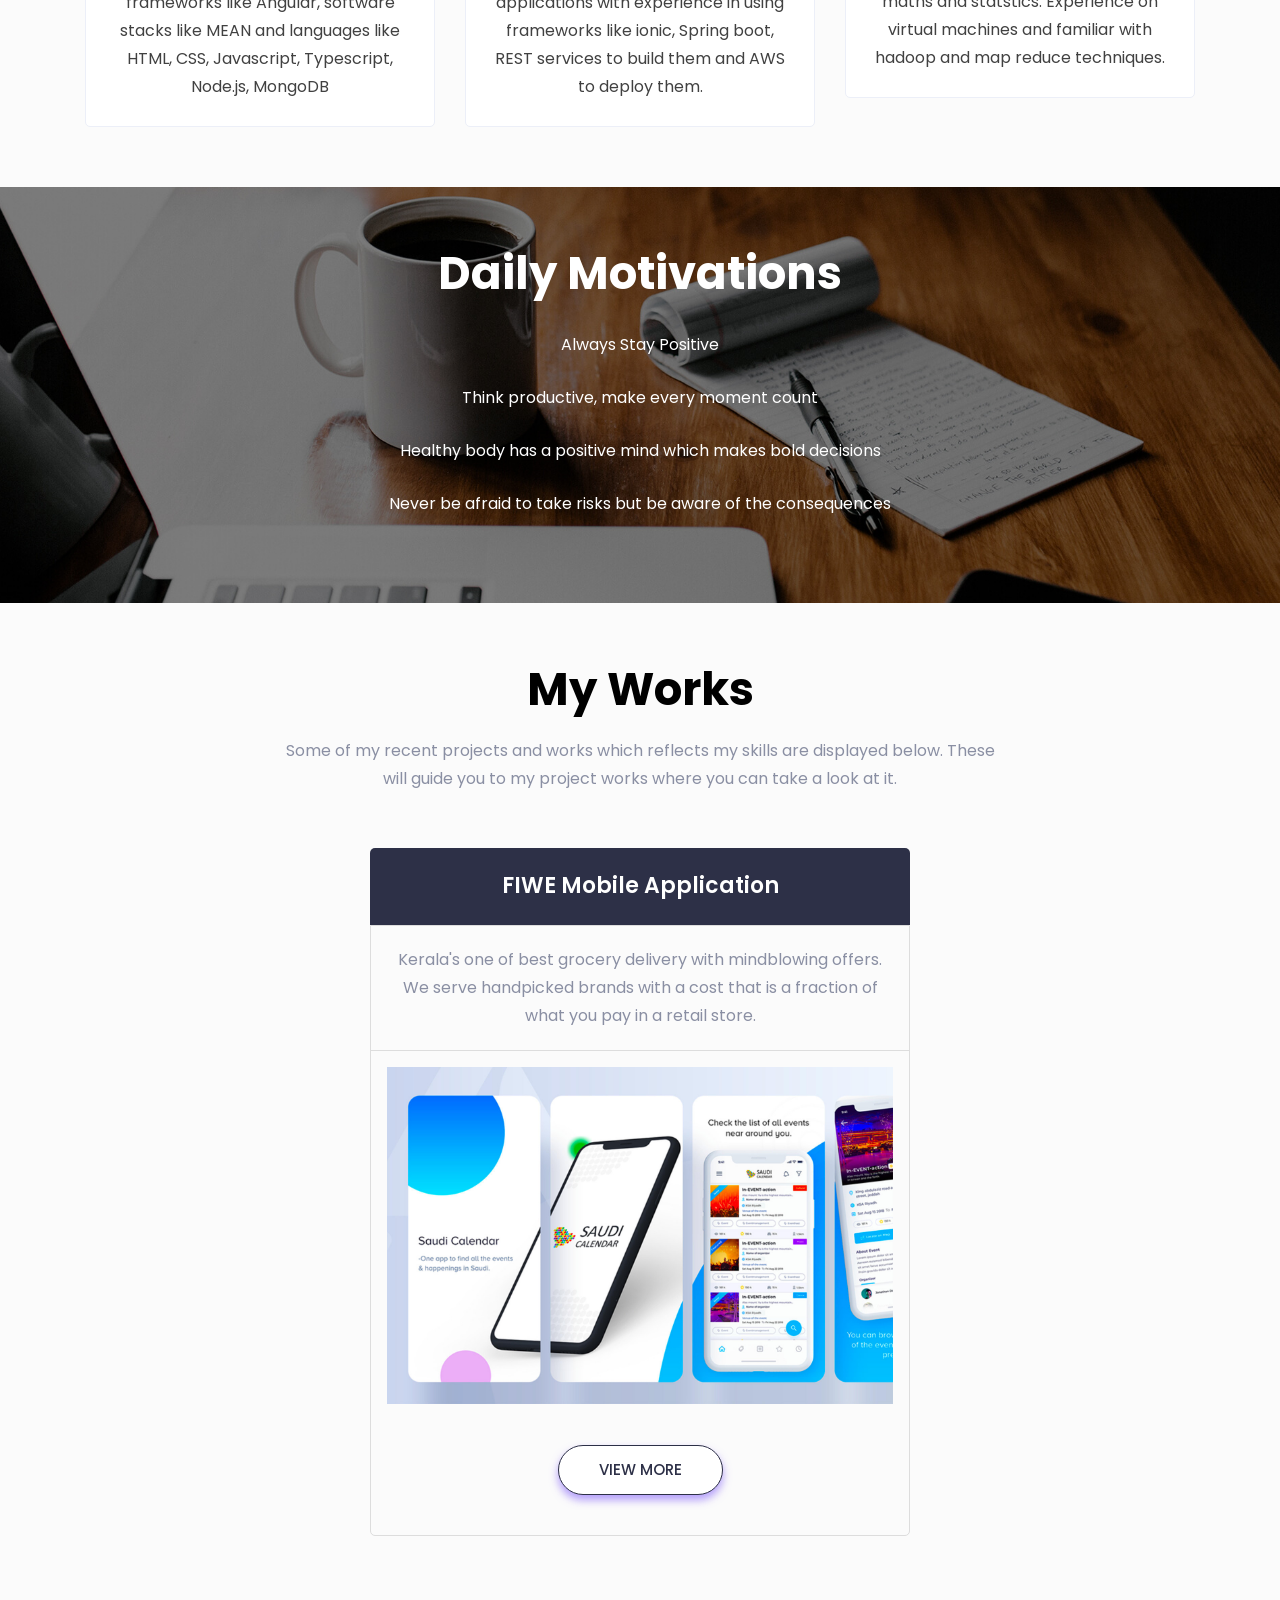
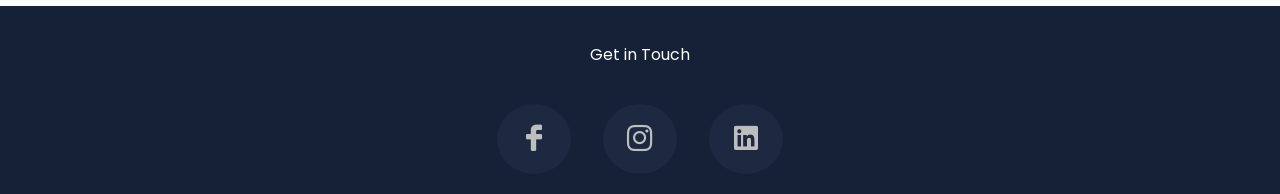
==== commit 74ace39b: "Updated" ====
--- a/portfolio/index.html
+++ b/portfolio/index.html
@@ -91,10 +91,11 @@
         </div> <!-- navigation -->
 
         <div id="parallax" class="header-content d-flex align-items-center">
-            <div class="col-lg-4 offset-xl-1">
-                <img style="max-width: 125%; margin-left: -8em;"src="assets/images/profilepic.jpg">    <!-- header image -->
+            <div class="row">
+            <div class="col-sm-5 col-md-5 col-lg-5">
+                <img src="assets/images/profilepic.jpg">    <!-- header image -->
            </div>
-           <div class="col-lg-4 offset-xl-1">
+           <div class="col-sm-5 col-md-5 col-lg-5">
             <div class="container contain">
                 <div class="row align-items-center">
                         <div class="header-content-right">
@@ -105,7 +106,8 @@
                 </div> <!-- row -->
             </div> <!-- container -->
             </div>
-            <div class="col-lg-4 offset-xl-1"></div>
+            <div class="col-sm-2 col-md-2 col-lg-2"></div>
+            </div>
         </div> <!-- header content -->
     </header>
 
--- a/portfolio/assets/css/style.css
+++ b/portfolio/assets/css/style.css
@@ -1765,11 +1765,35 @@
 }
 
 #parallax{
-  margin-bottom: -15em;
+  
   
 }
 
 .contain{
-  margin-top:-12em;
-  margin-left: -6em;
+  
+}
+
+@media (max-width: 767px){
+  .header-content-right p{
+    padding-bottom: 20px!important;
+  }
+  .contain{
+    margin-top: -4em;
+  }
+  .align-items-center{
+    margin-left: 1em
+  }
+}
+
+@media (min-width: 1200px){
+.offset-xl-1 {
+    margin-left: 0 !important; 
+}
+#about{
+  margin-top: -14em;
+  
+}
+.contain{
+  margin-top: 6em;
+}
 }
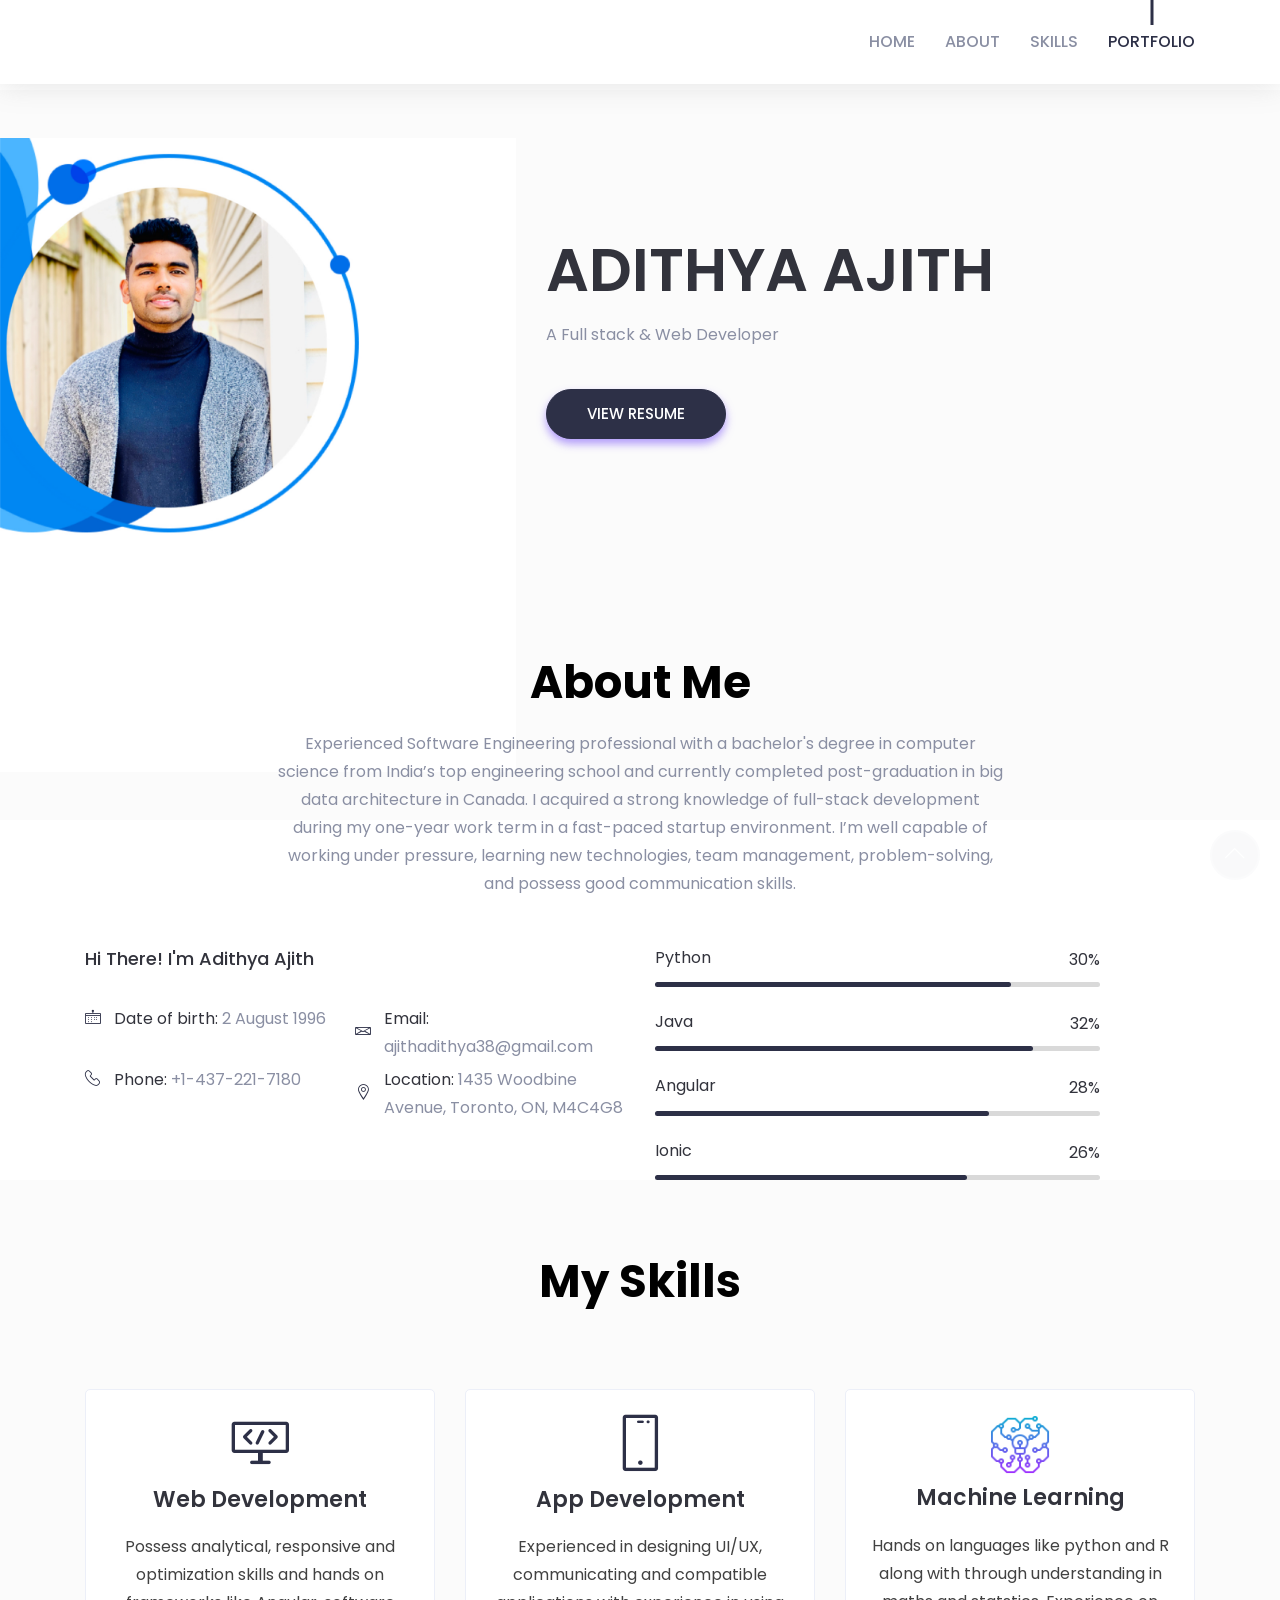
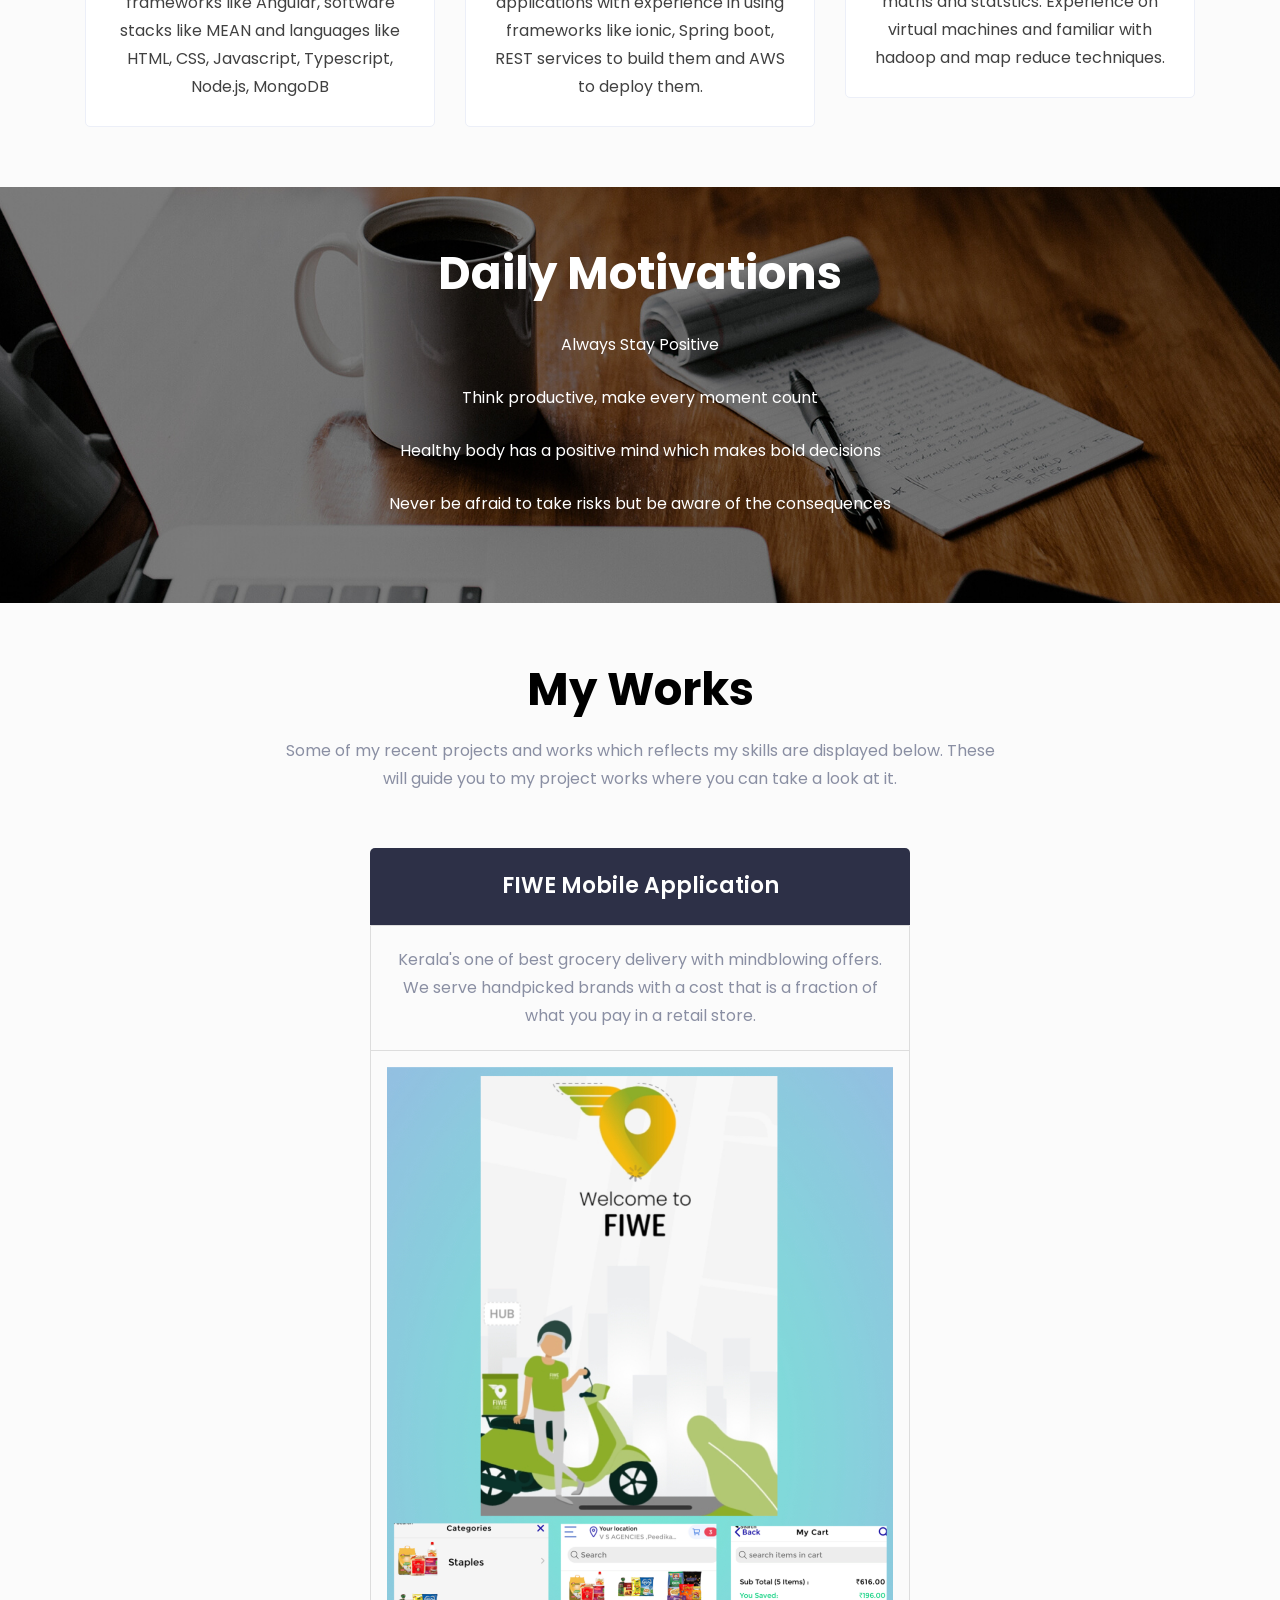
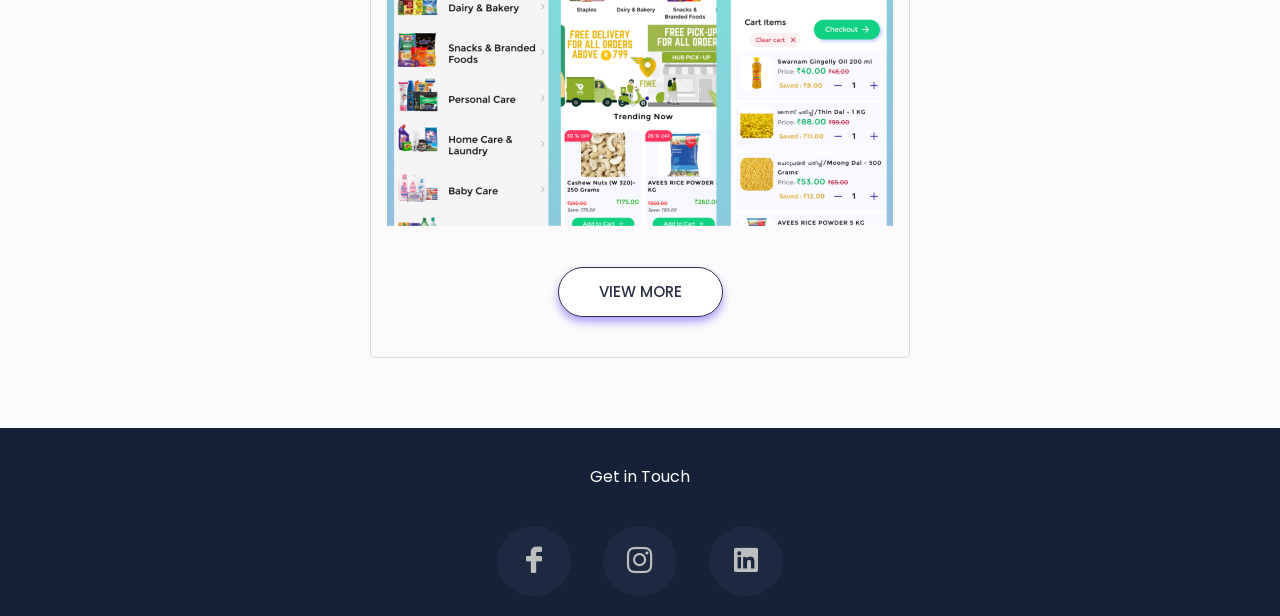
==== commit 1493df56: "Updated" ====
--- a/portfolio/index.html
+++ b/portfolio/index.html
@@ -343,7 +343,7 @@
                                 <p>Kerala's one of best grocery delivery with mindblowing offers. We serve handpicked brands with a cost that is a fraction of what you pay in a retail store.</p>
                             </div>
                             <div class="appImage">
-                                <img src="assets/images/fiweapp.jpg">
+                                <img src="assets/images/fiwapp.jpg">
                             </div>
                             <div class="pricing-btn">
                                 <a class="main-btn" href="https://fiwegrocery.wixsite.com/mysite">View More</a>
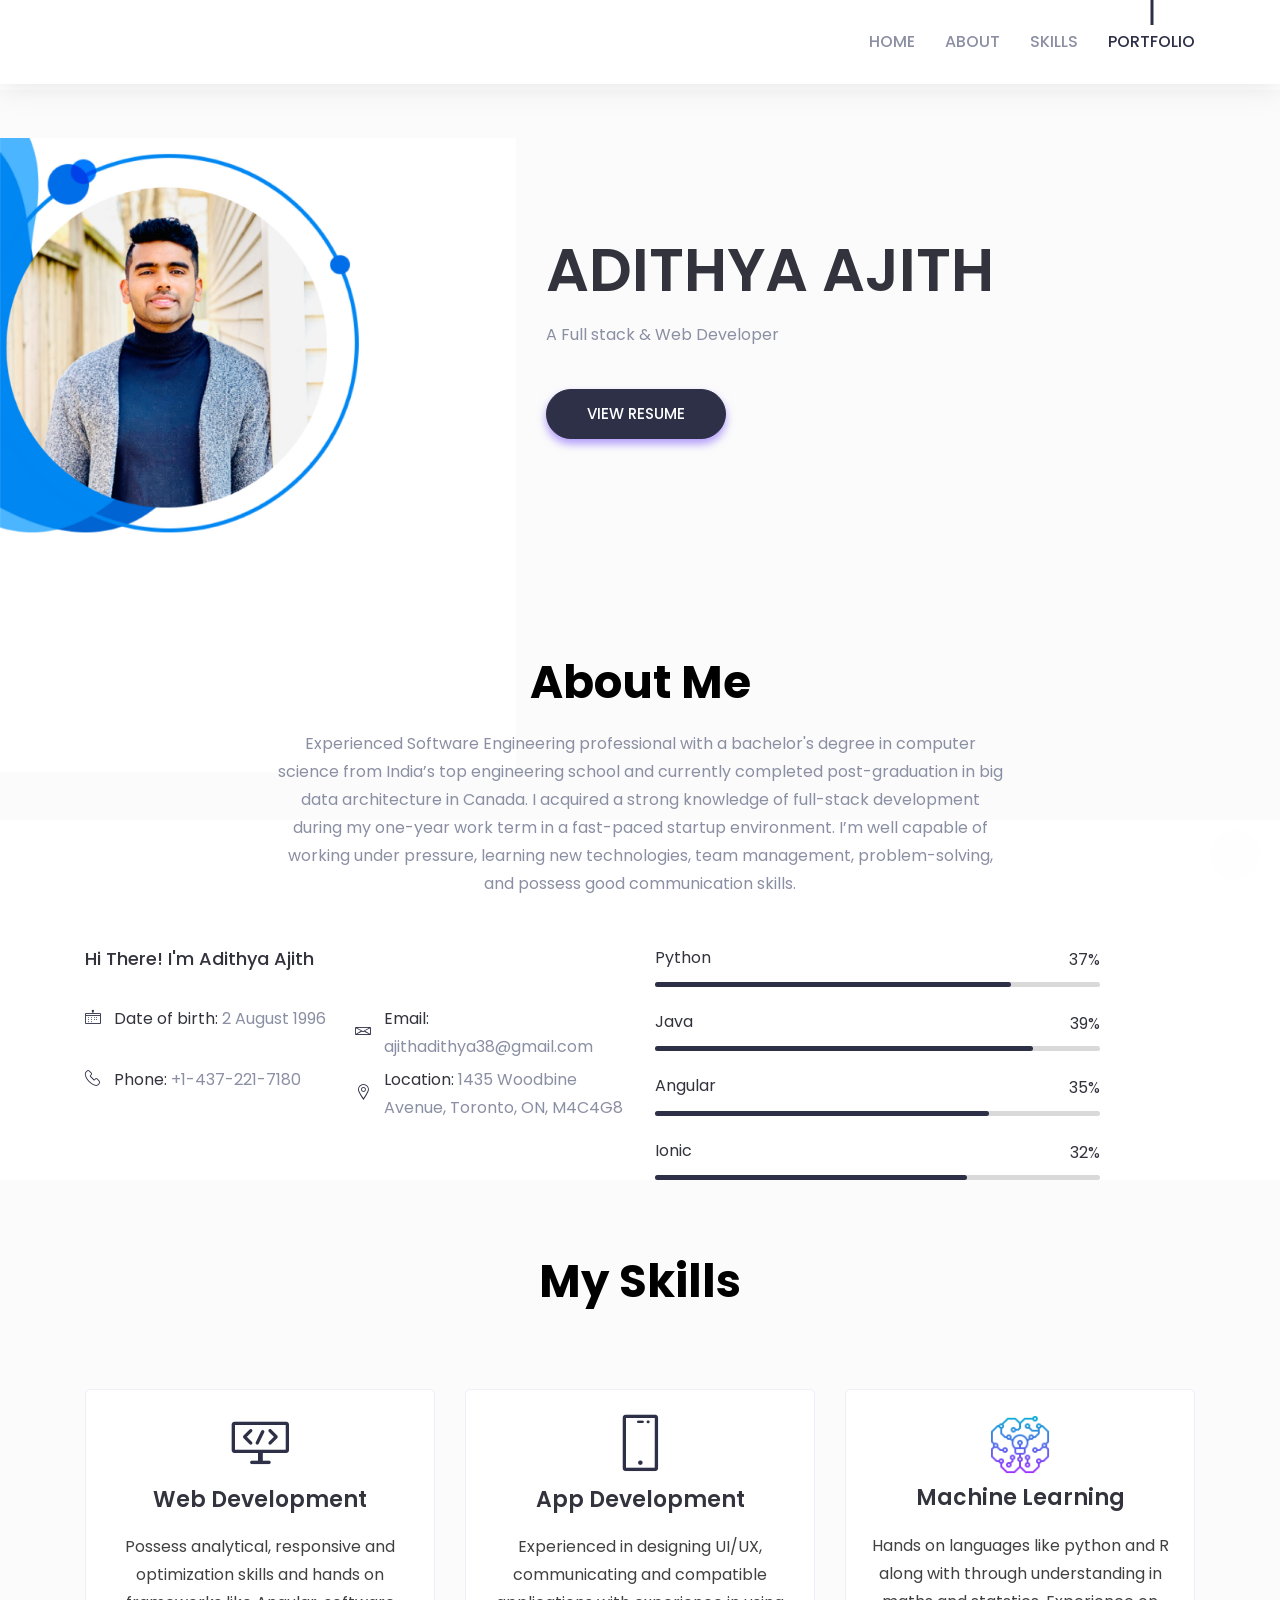
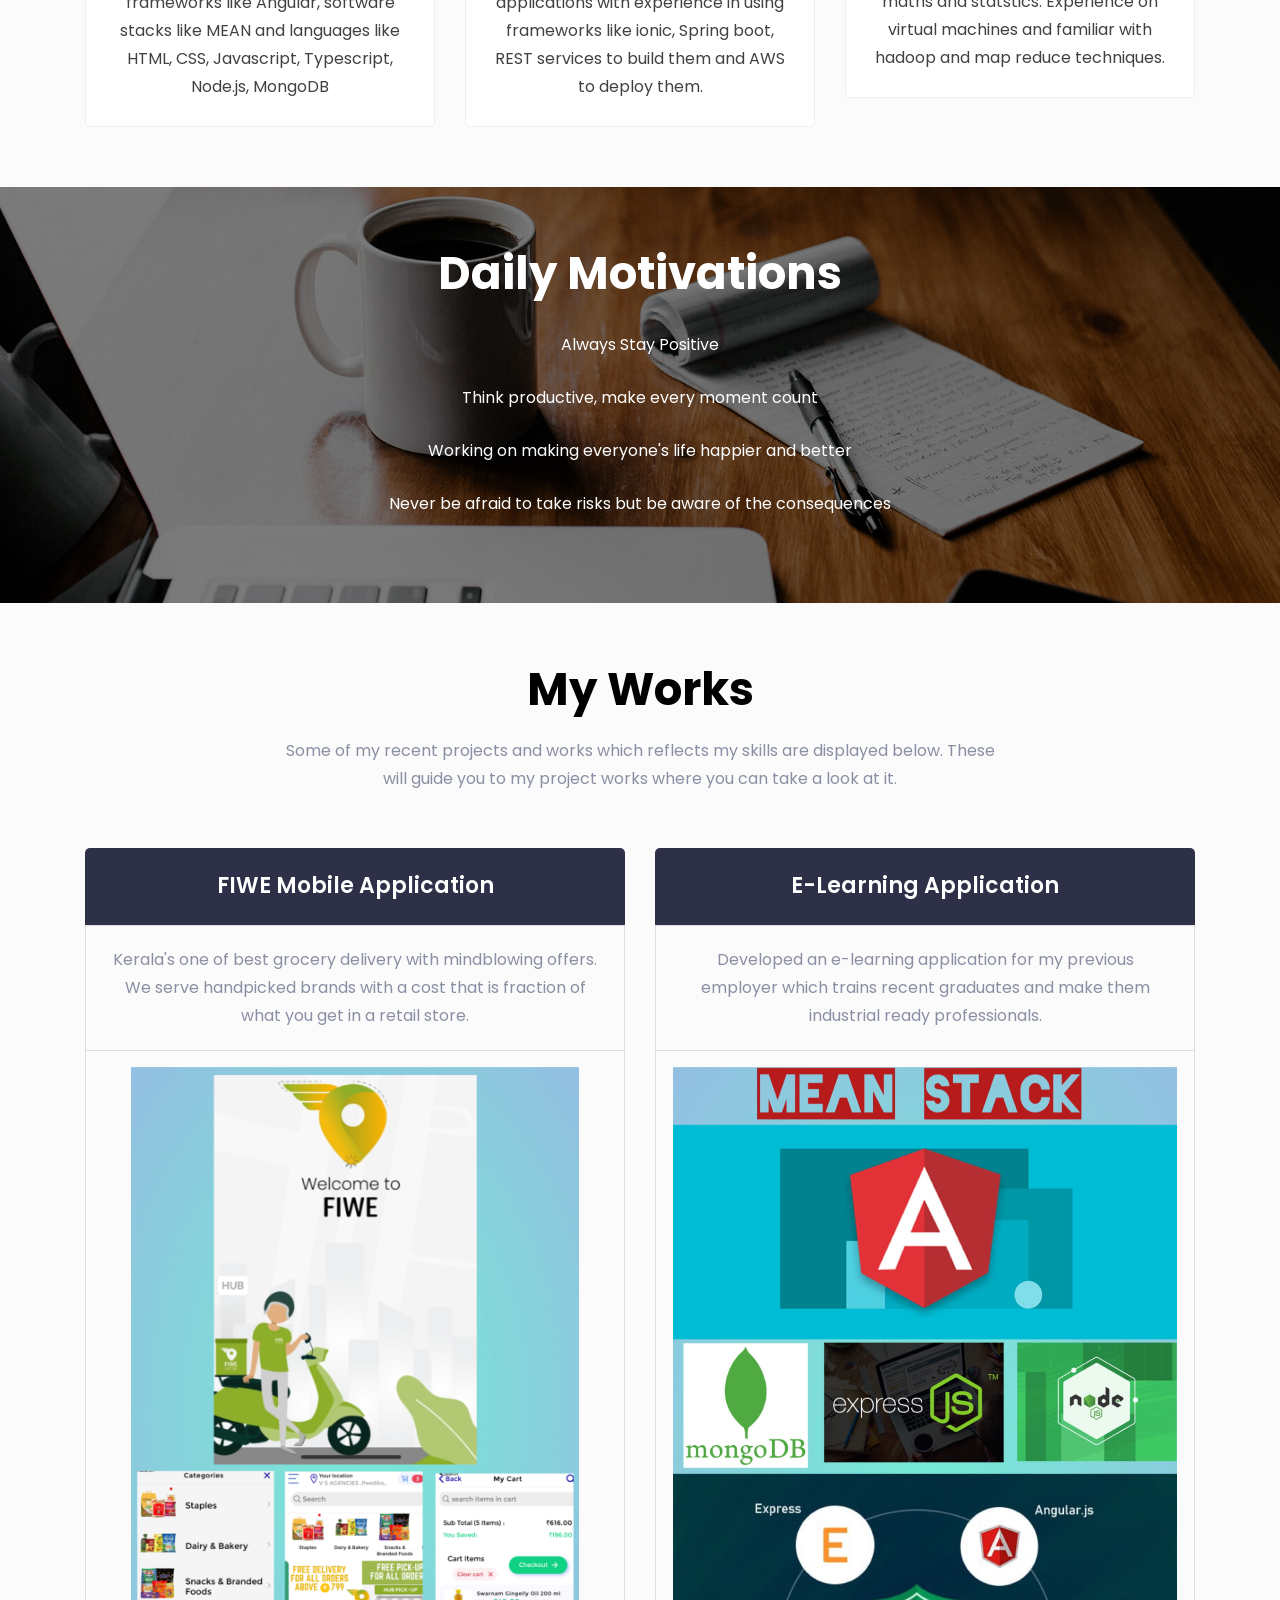
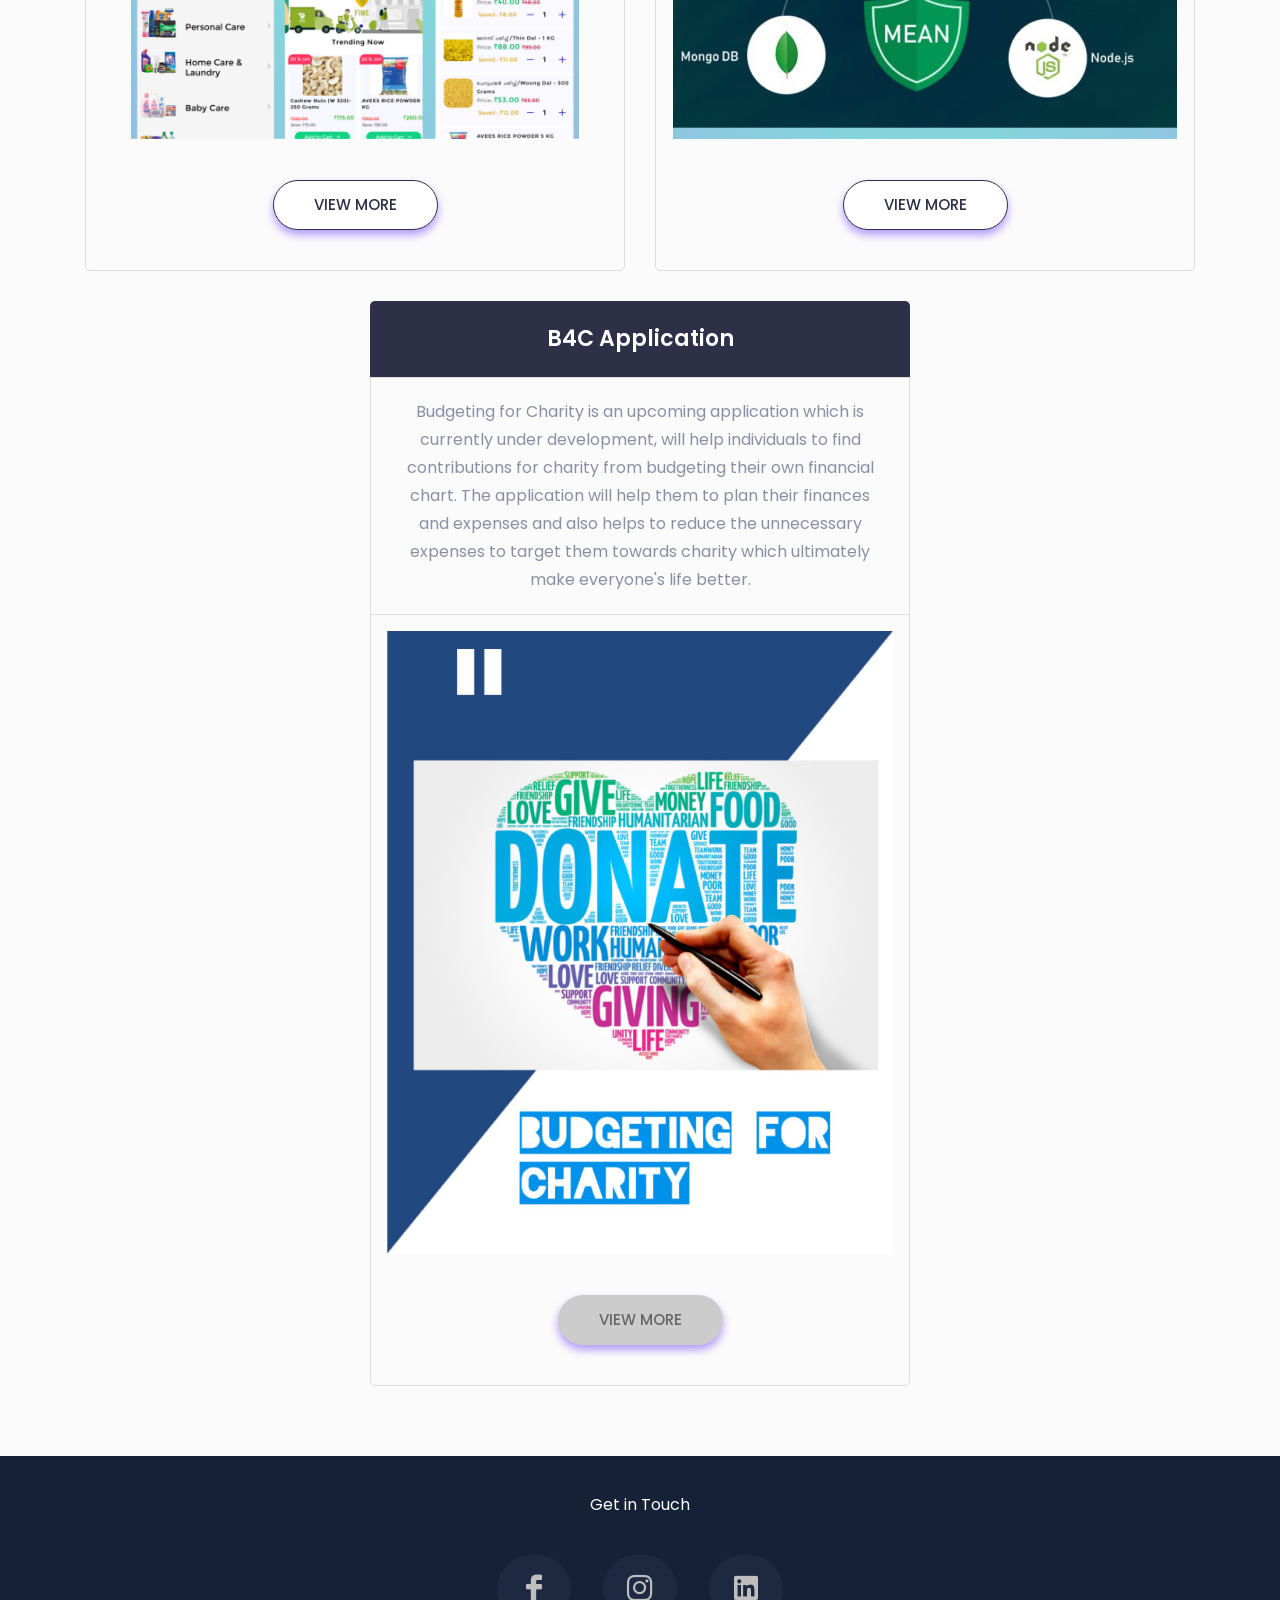
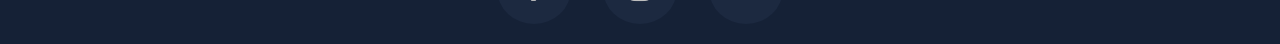
==== commit 6b0666ae: "Updated" ====
--- a/portfolio/index.html
+++ b/portfolio/index.html
@@ -13,7 +13,7 @@
     <title>Adithya Ajith - Portfolio</title>
 
     <!--====== Favicon Icon ======-->
-    <link rel="shortcut icon" href="assets/images/favicon.png" type="image/png">
+    
 
     <!--====== Bootstrap css ======-->
     <link rel="stylesheet" href="assets/css/bootstrap.min.css">
@@ -37,6 +37,11 @@
             display: none!important;
         }
     </style>
+<script>
+function alertBtn() {
+  alert("Unfortunately I am not authorized to produce the link because of copyrights issue but can discuss the details upon meeting. Thanks for undestanding!");
+}
+</script>
 </head>
 
 <body>
@@ -309,7 +314,7 @@
                         <h2 class="action-title">Daily Motivations</h2>
                         <p> Always Stay Positive
                         <p> Think productive, make every moment count
-                        <p> Healthy body has a positive mind which makes bold decisions
+                        <p> Working on making everyone's life happier and better
                         <p> Never be afraid to take risks but be aware of the consequences
                                 
                     </div> <!-- call action content -->
@@ -340,10 +345,10 @@
                         </div>
                         <div class="pricing-body">
                             <div class="pricing-text">
-                                <p>Kerala's one of best grocery delivery with mindblowing offers. We serve handpicked brands with a cost that is a fraction of what you pay in a retail store.</p>
+                                <p>Kerala's one of best grocery delivery with mindblowing offers. We serve handpicked brands with a cost that is fraction of what you get in a retail store.</p>
                             </div>
                             <div class="appImage">
-                                <img src="assets/images/fiwapp.jpg">
+                                <img class="experience" src="assets/images/fiwapp.jpg">
                             </div>
                             <div class="pricing-btn">
                                 <a class="main-btn" href="https://fiwegrocery.wixsite.com/mysite">View More</a>
@@ -351,6 +356,46 @@
                         </div>
                     </div> <!-- single pricing -->
                 </div>
+
+                <div class="col-lg-6 col-md-8 col-sm-9">
+                    <div class="single-pricing text-center mt-30">
+                        <div class="pricing-package">
+                            <h4 class="package-title">E-Learning Application</h4>
+                        </div>
+                        <div class="pricing-body">
+                            <div class="pricing-text">
+                                <p>Developed an e-learning application for my previous employer which trains recent graduates and make them industrial ready professionals. 
+                            </div>
+                            <div class="appImage">
+                                <img class="experience" src="assets/images/work/Mean.jpg">
+                            </div>
+                            <div class="pricing-btn">
+                                <a class="main-btn" onclick="alertBtn()">View More</a>
+                            </div>
+                        </div>
+                    </div> <!-- single pricing -->
+                </div>
+
+                <div class="col-lg-6 col-md-8 col-sm-9">
+                        <div class="single-pricing text-center mt-30">
+                            <div class="pricing-package">
+                                <h4 class="package-title">B4C Application</h4>
+                            </div>
+                            <div class="pricing-body">
+                                <div class="pricing-text">
+                                    <p>Budgeting for Charity is an upcoming application which is currently under development, will help individuals to find contributions for charity from budgeting their own financial chart. The application will help them to plan their finances and expenses and also helps to 
+                                        reduce the unnecessary expenses to target them towards charity which ultimately make everyone's life better.
+                                    </p>
+                                </div>
+                                <div class="appImage">
+                                    <img class="experience" src="assets/images/B4C.jpg">
+                                </div>
+                                <div class="pricing-btn">
+                                    <button class="main-btn disabled" >View More</button>
+                                </div>
+                            </div>
+                        </div> <!-- single pricing -->
+                    </div>
                 <!-- <div class="col-lg-6 col-md-8 col-sm-9">
                     <div class="single-pricing text-center mt-30">
                         <div class="pricing-package">
--- a/portfolio/assets/css/style.css
+++ b/portfolio/assets/css/style.css
@@ -1762,6 +1762,7 @@
 /*New CSS For card*/
 .appImage{
   margin: 1em;
+
 }
 
 #parallax{
@@ -1796,4 +1797,17 @@
 .contain{
   margin-top: 6em;
 }
+}
+.experience{
+max-height: 42em;
+}
+
+
+.disabled{
+  border:  1px solid #cccccc !important;
+  background-color: #cccccc !important;
+  color: #666666 !important;
+}
+.disabled:hover{
+  border-color: none;
 }
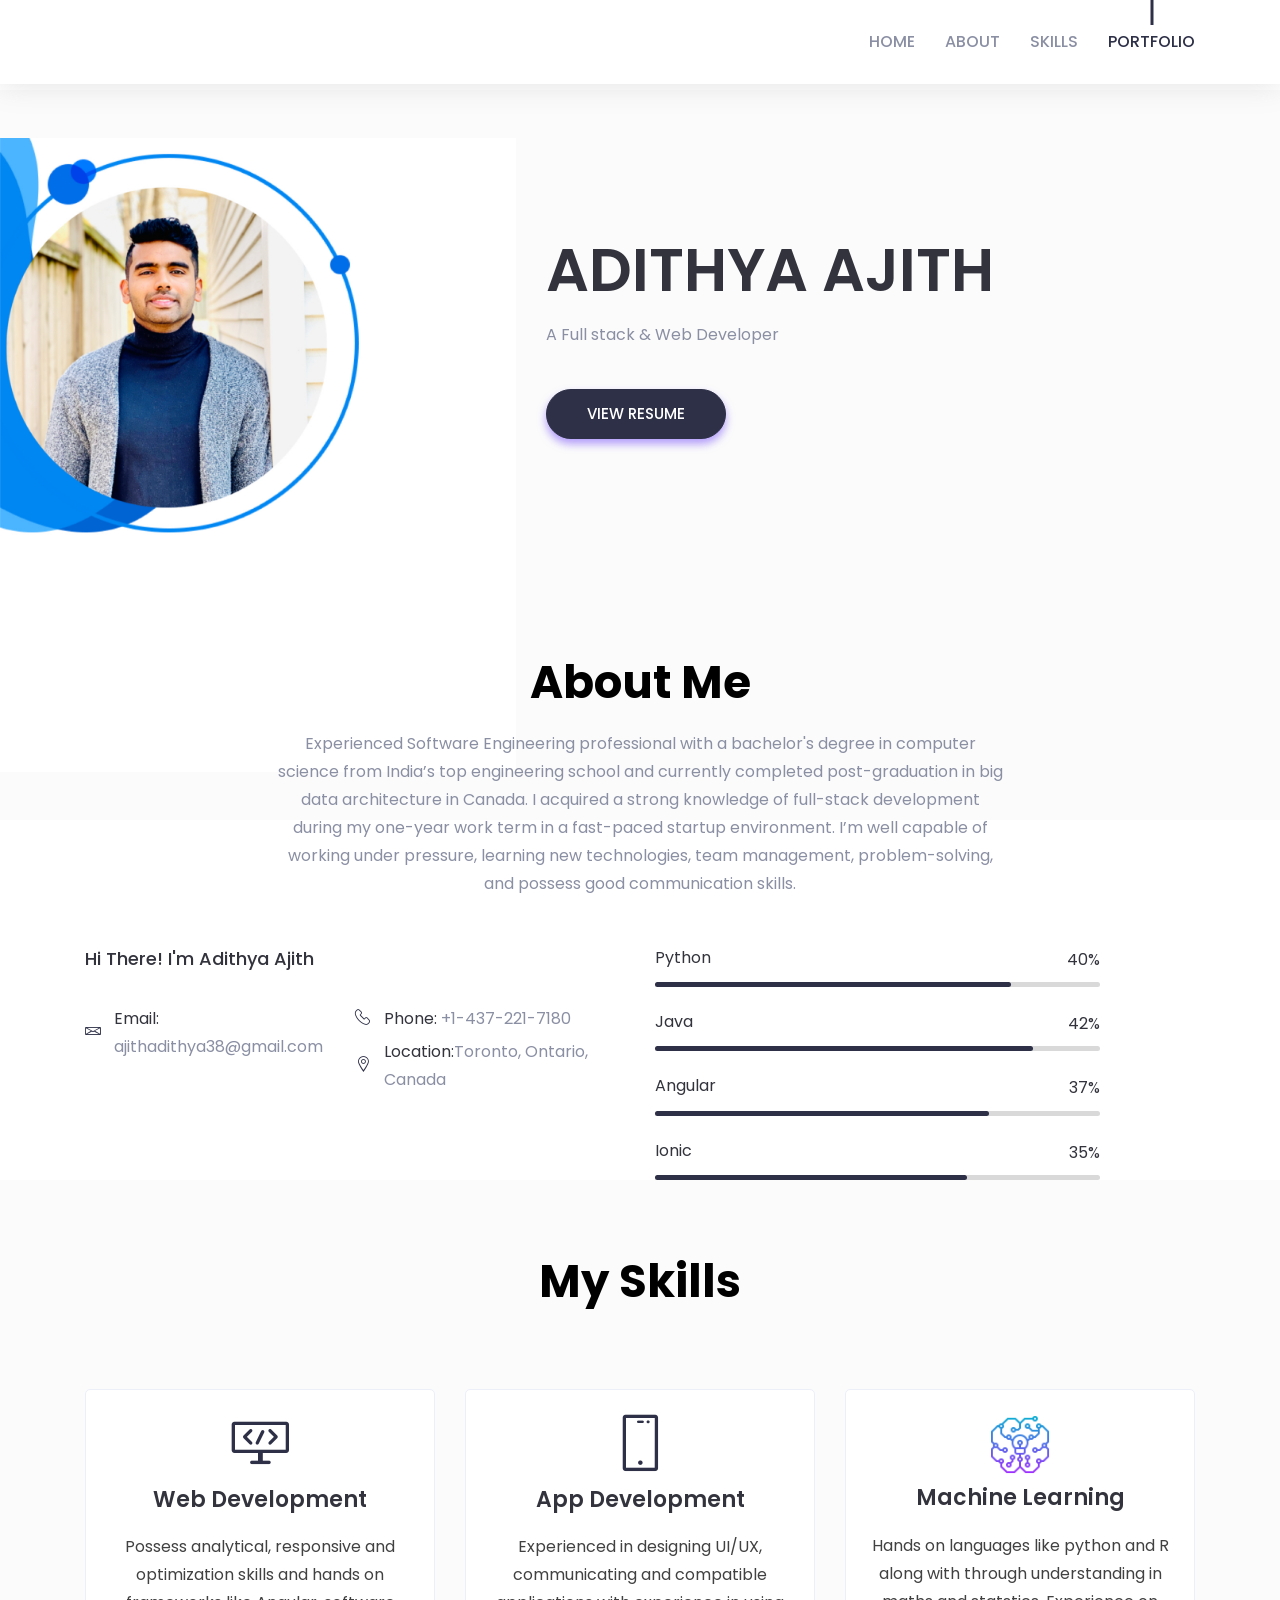
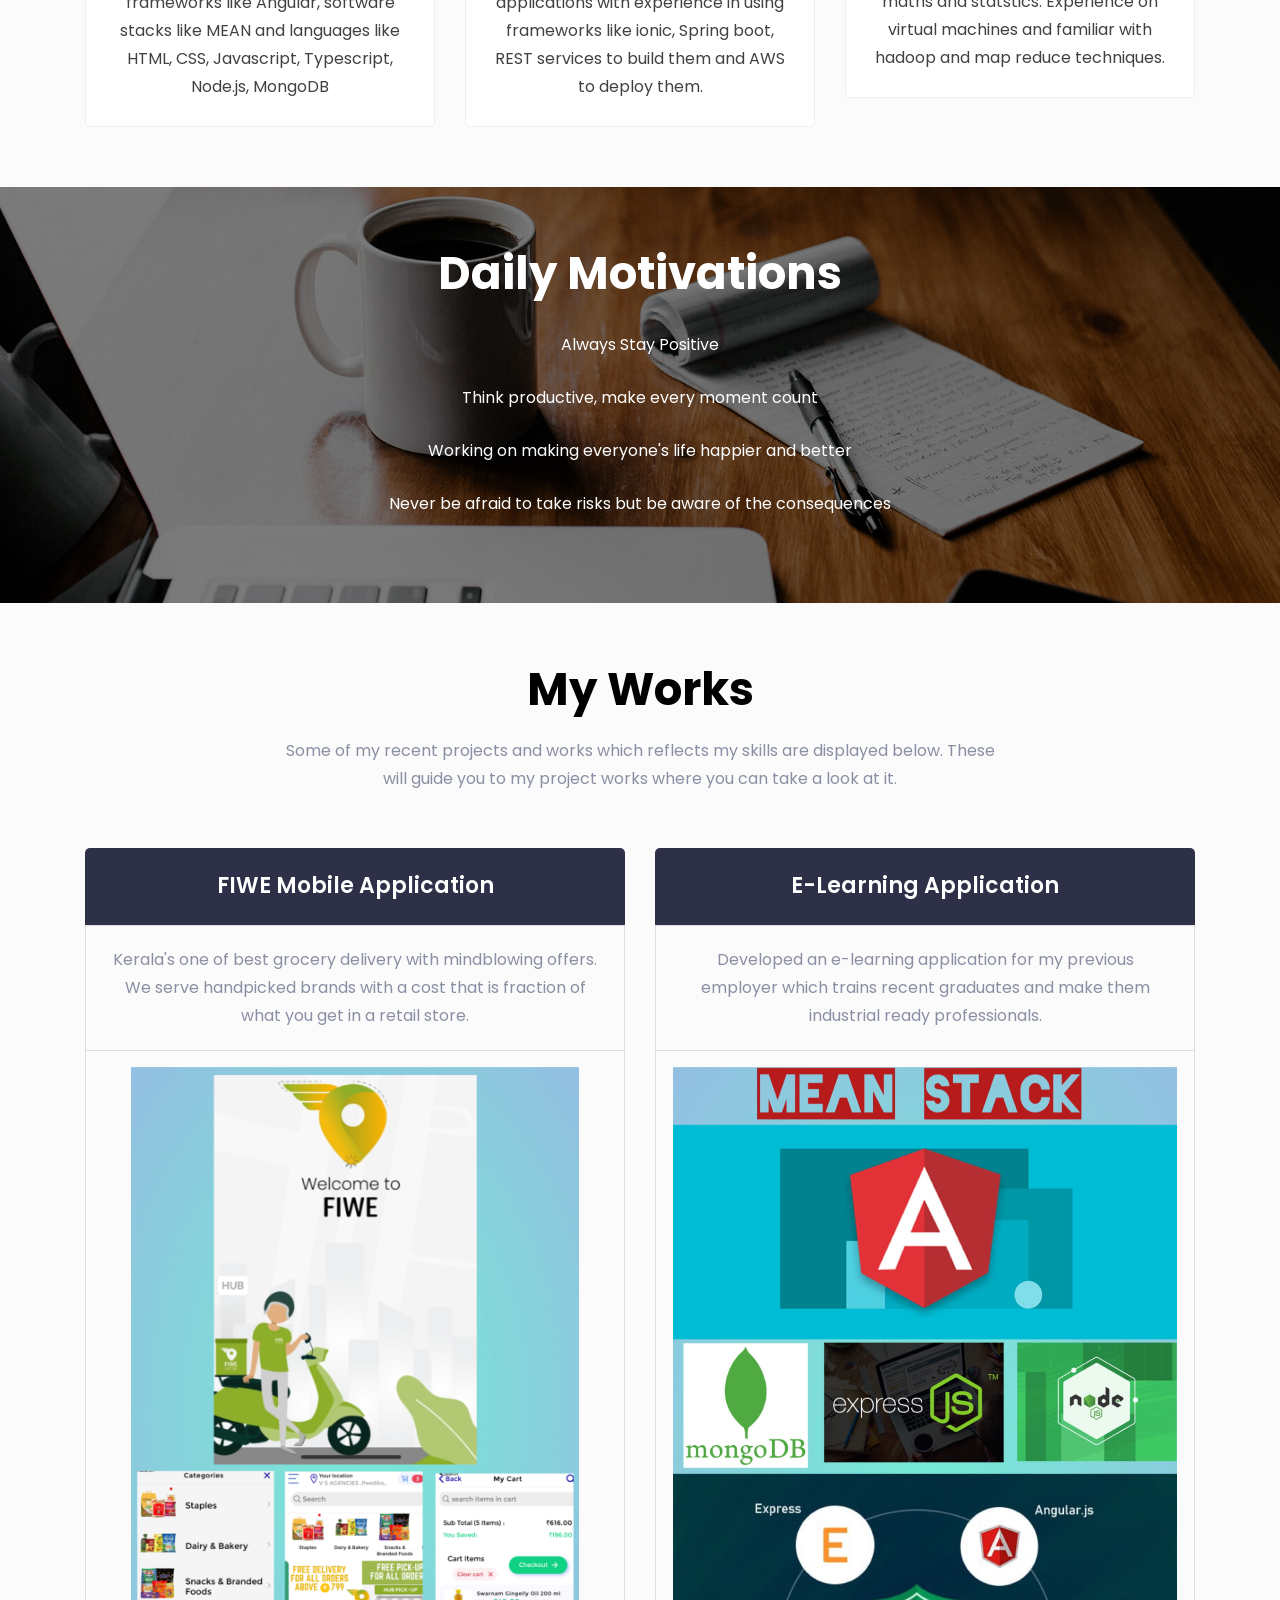
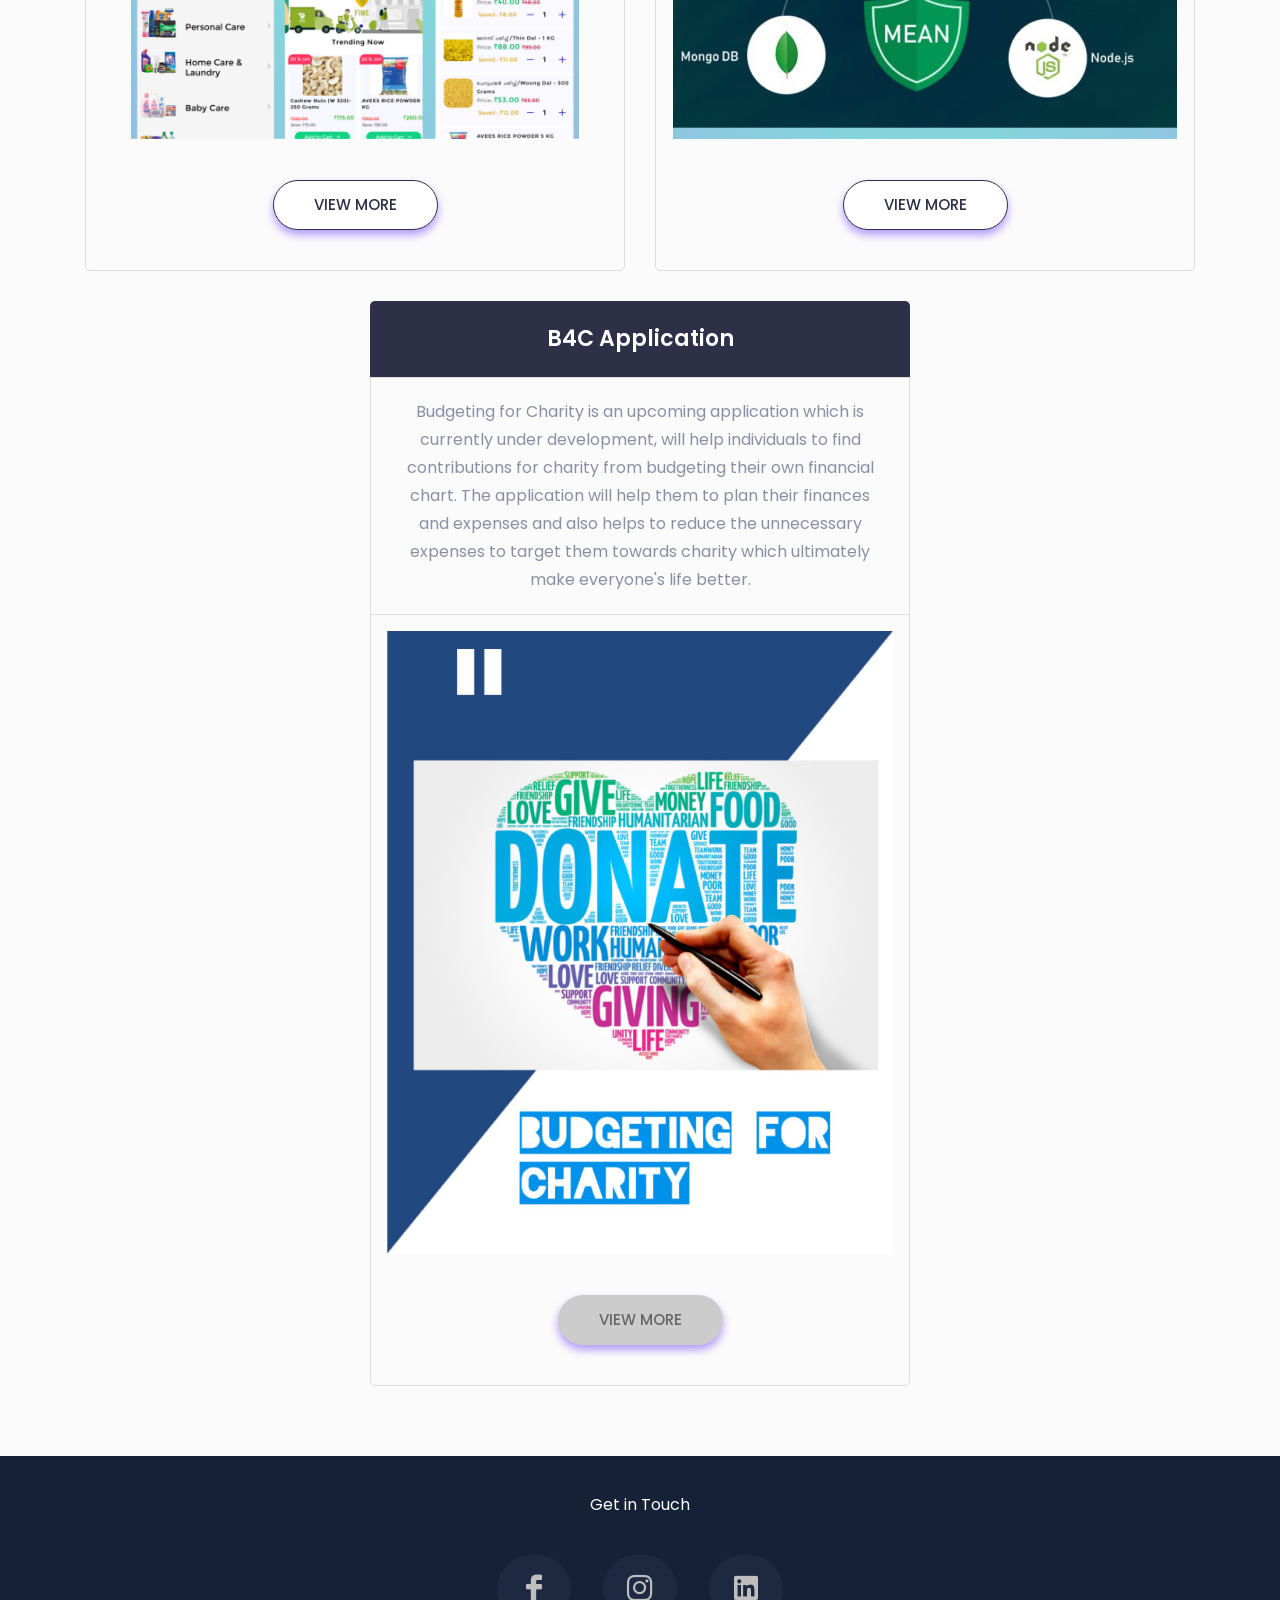
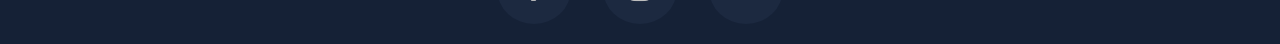
==== commit 14a862f5: "Updated" ====
--- a/portfolio/index.html
+++ b/portfolio/index.html
@@ -139,16 +139,6 @@
                             <li>
                                 <div class="single-info d-flex align-items-center">
                                     <div class="info-icon">
-                                        <i class="lni-calendar"></i>
-                                    </div>
-                                    <div class="info-text">
-                                        <p><span>Date of birth:</span> 2 August 1996</p>
-                                    </div>
-                                </div> <!-- single info -->
-                            </li>
-                            <li>
-                                <div class="single-info d-flex align-items-center">
-                                    <div class="info-icon">
                                         <i class="lni-envelope"></i>
                                     </div>
                                     <div class="info-text">
@@ -172,7 +162,7 @@
                                         <i class="lni-map-marker"></i>
                                     </div>
                                     <div class="info-text">
-                                        <p><span>Location:</span> 1435 Woodbine Avenue, Toronto, ON, M4C4G8</p>
+                                        <p><span>Location:</span>Toronto, Ontario, Canada</p>
                                     </div>
                                 </div> <!-- single info -->
                             </li>
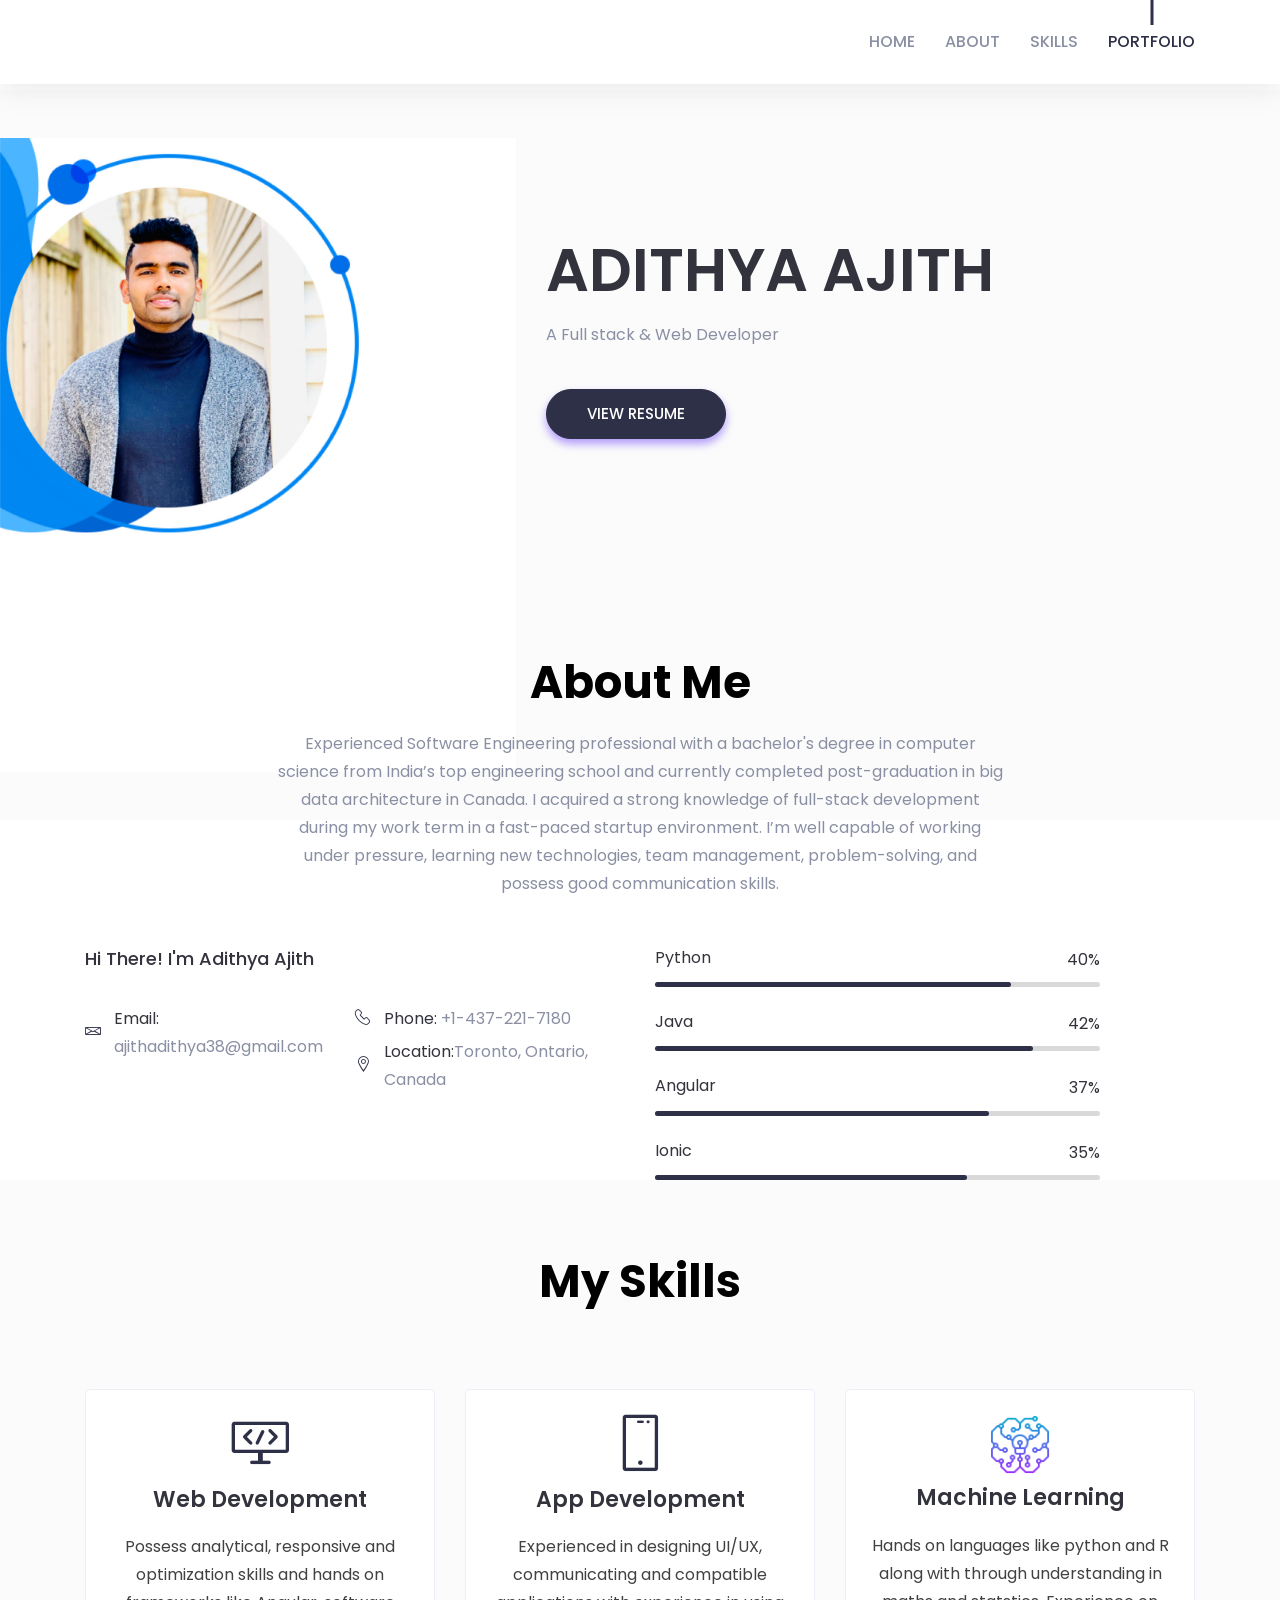
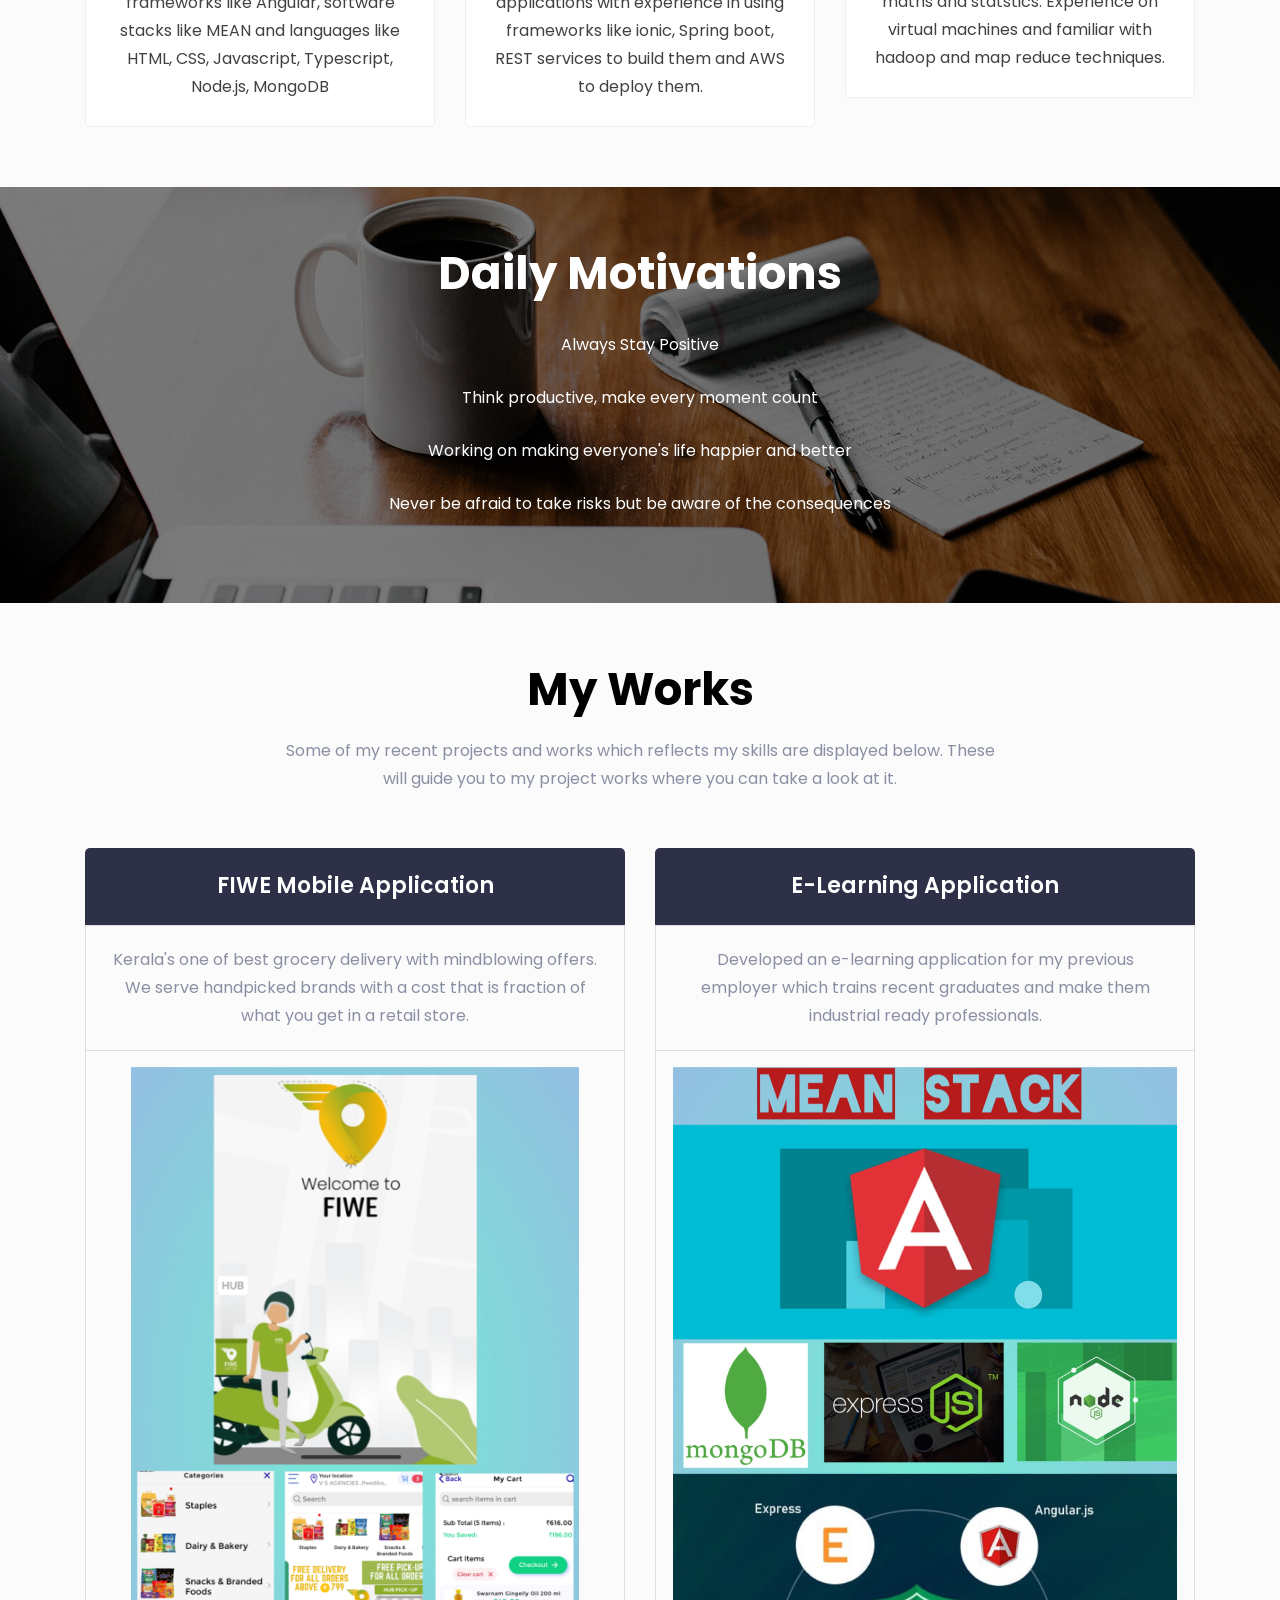
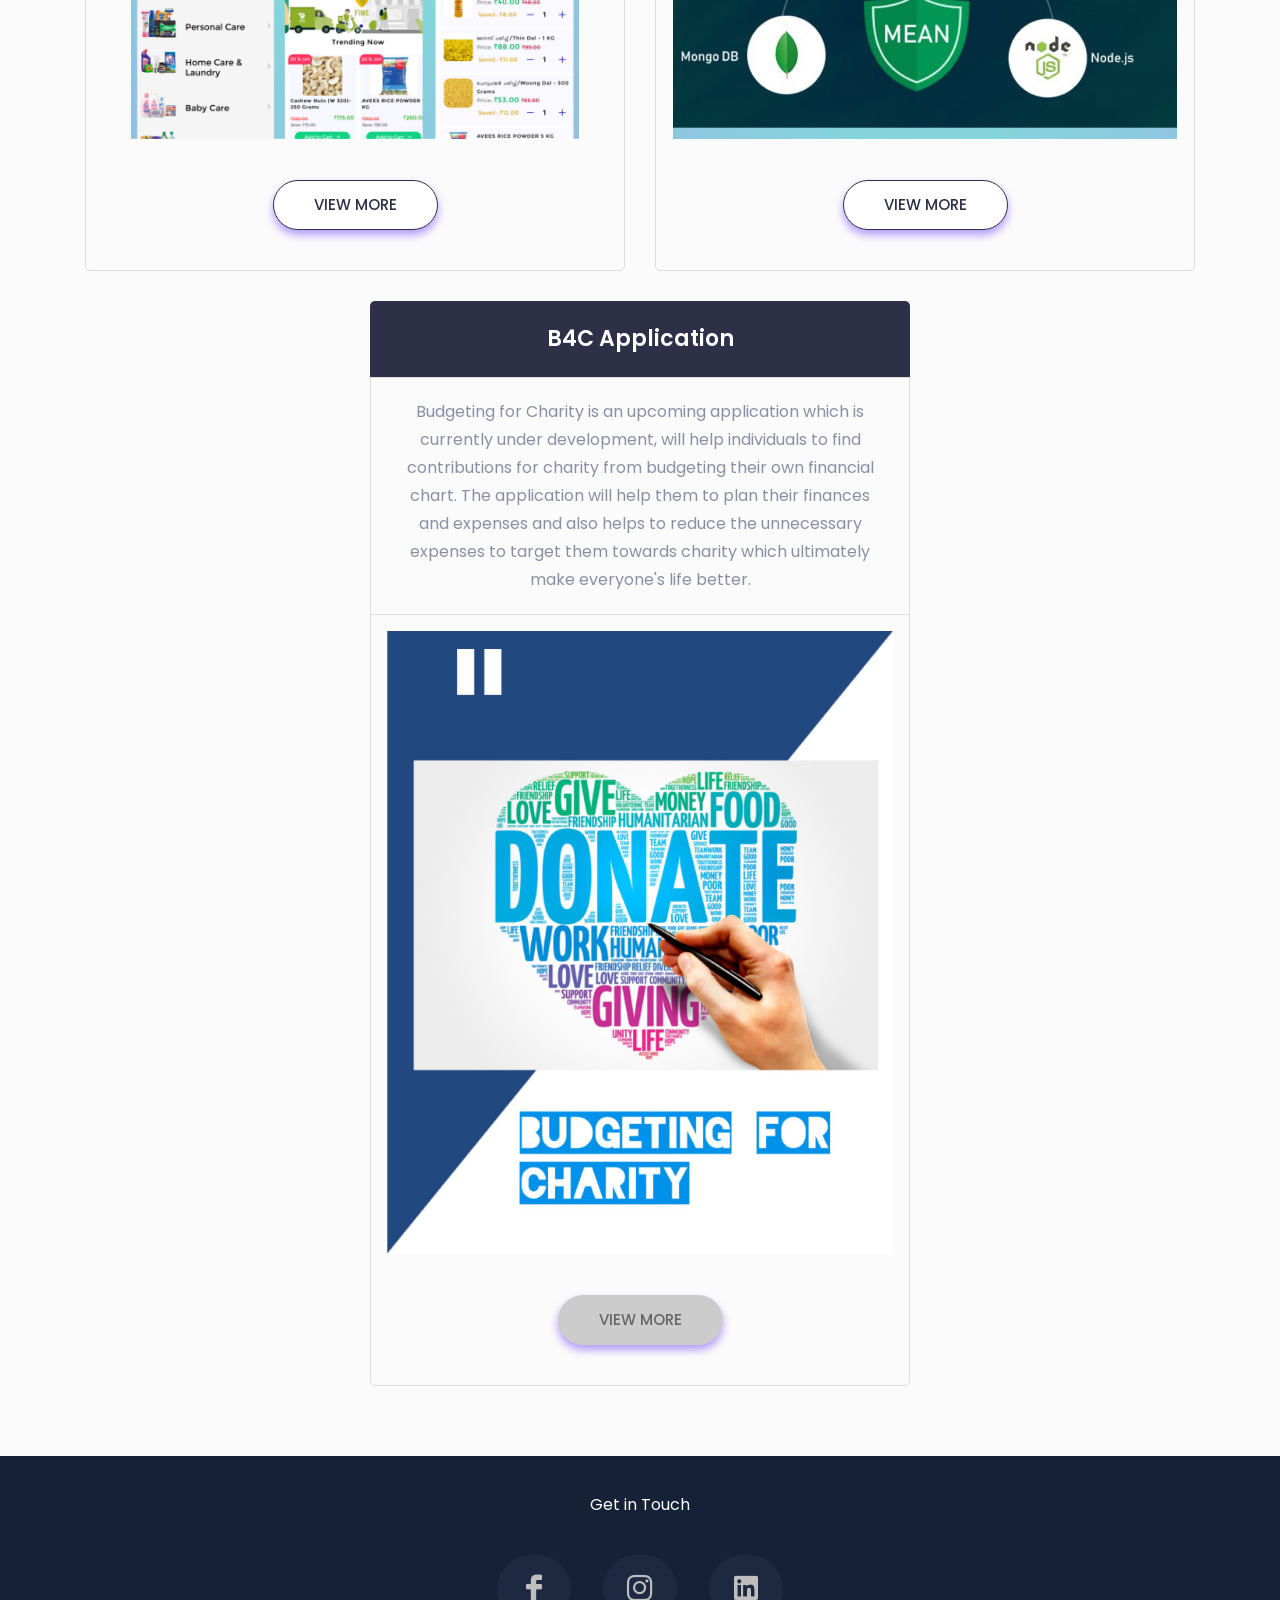
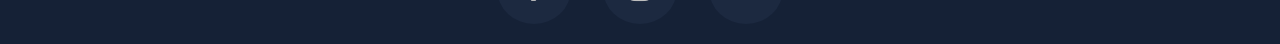
==== commit bcff6330: "Update index.html" ====
--- a/portfolio/index.html
+++ b/portfolio/index.html
@@ -126,7 +126,7 @@
                 <div class="col-lg-8">
                     <div class="section-title text-center">
                         <h2 class="title">About Me</h2>
-                        <p>Experienced Software Engineering professional with a bachelor's degree in computer science from India’s top engineering school and currently completed post-graduation in big data architecture in Canada. I acquired a strong knowledge of full-stack development during my one-year work term in a fast-paced startup environment. I’m well capable of working under pressure, learning new technologies, team management, problem-solving, and possess good communication skills.
+                        <p>Experienced Software Engineering professional with a bachelor's degree in computer science from India’s top engineering school and currently completed post-graduation in big data architecture in Canada. I acquired a strong knowledge of full-stack development during my work term in a fast-paced startup environment. I’m well capable of working under pressure, learning new technologies, team management, problem-solving, and possess good communication skills.
 
                     </div> <!-- section title -->
                 </div>
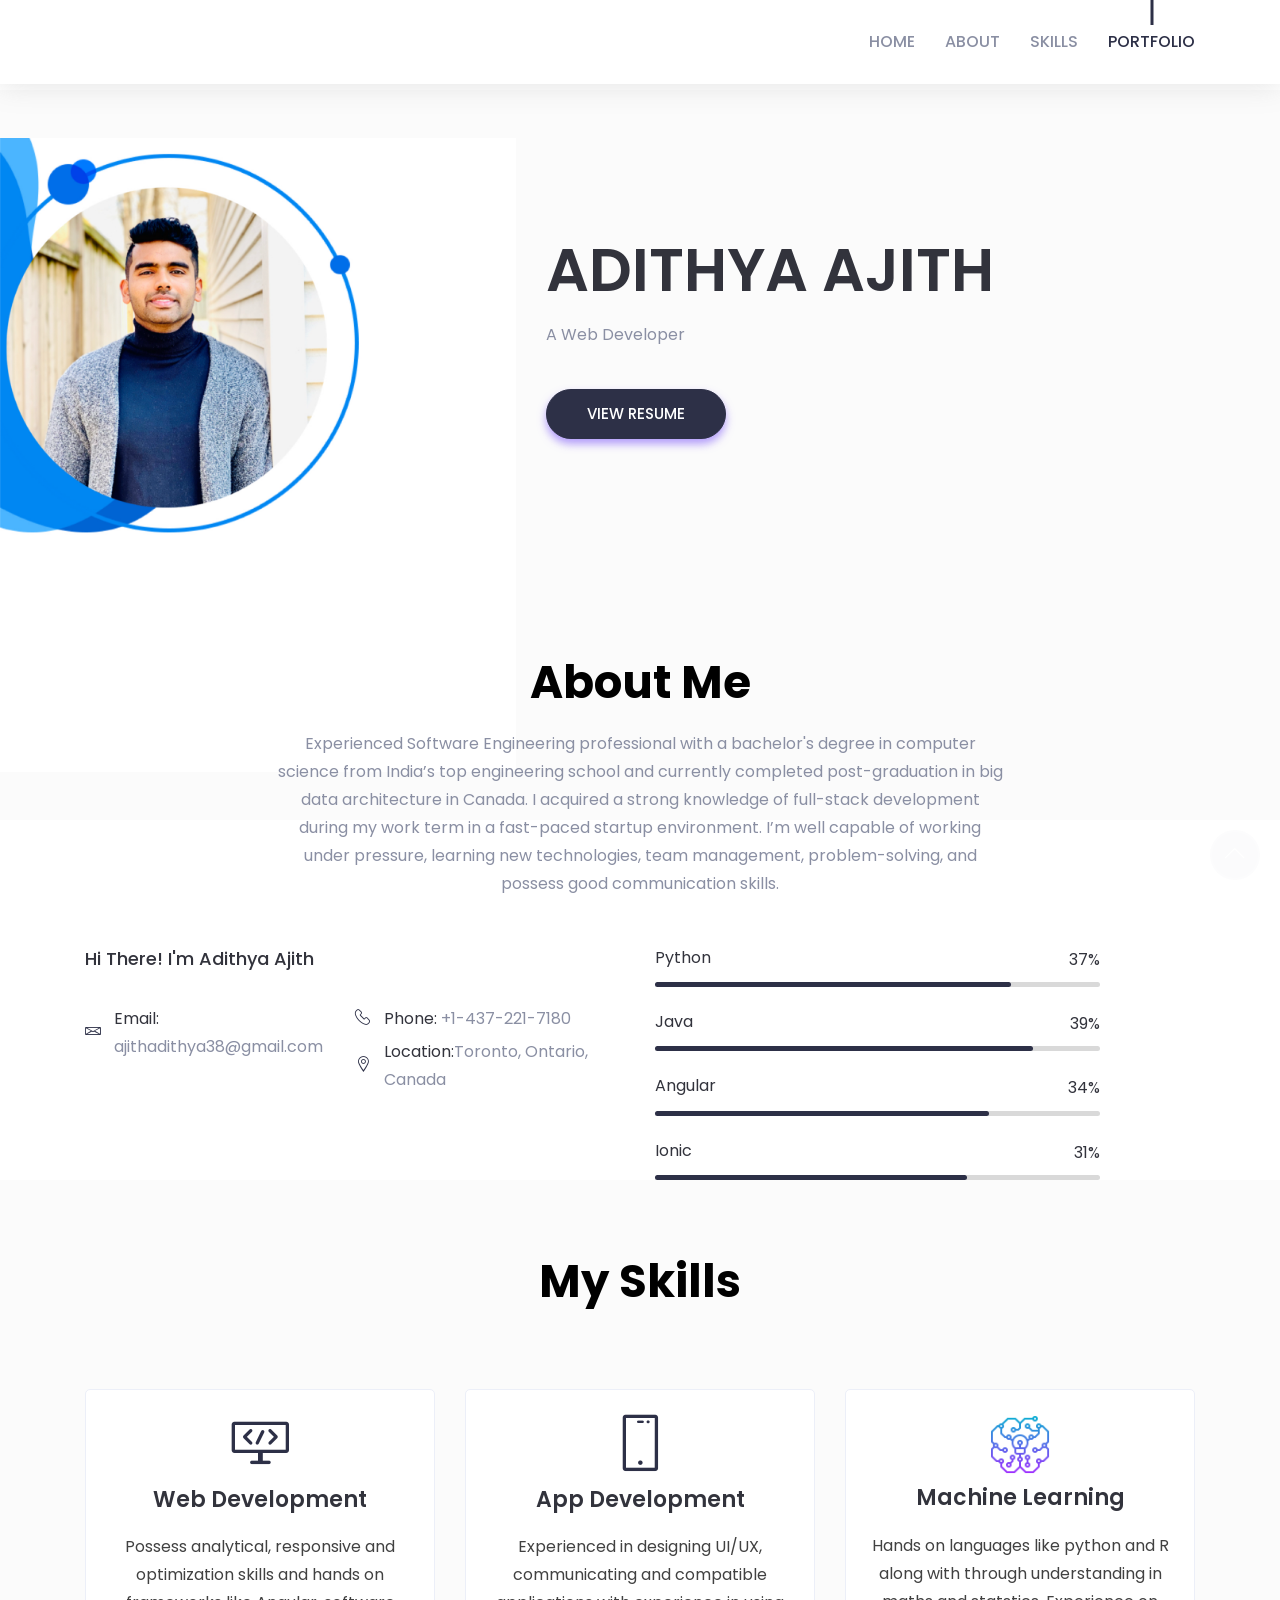
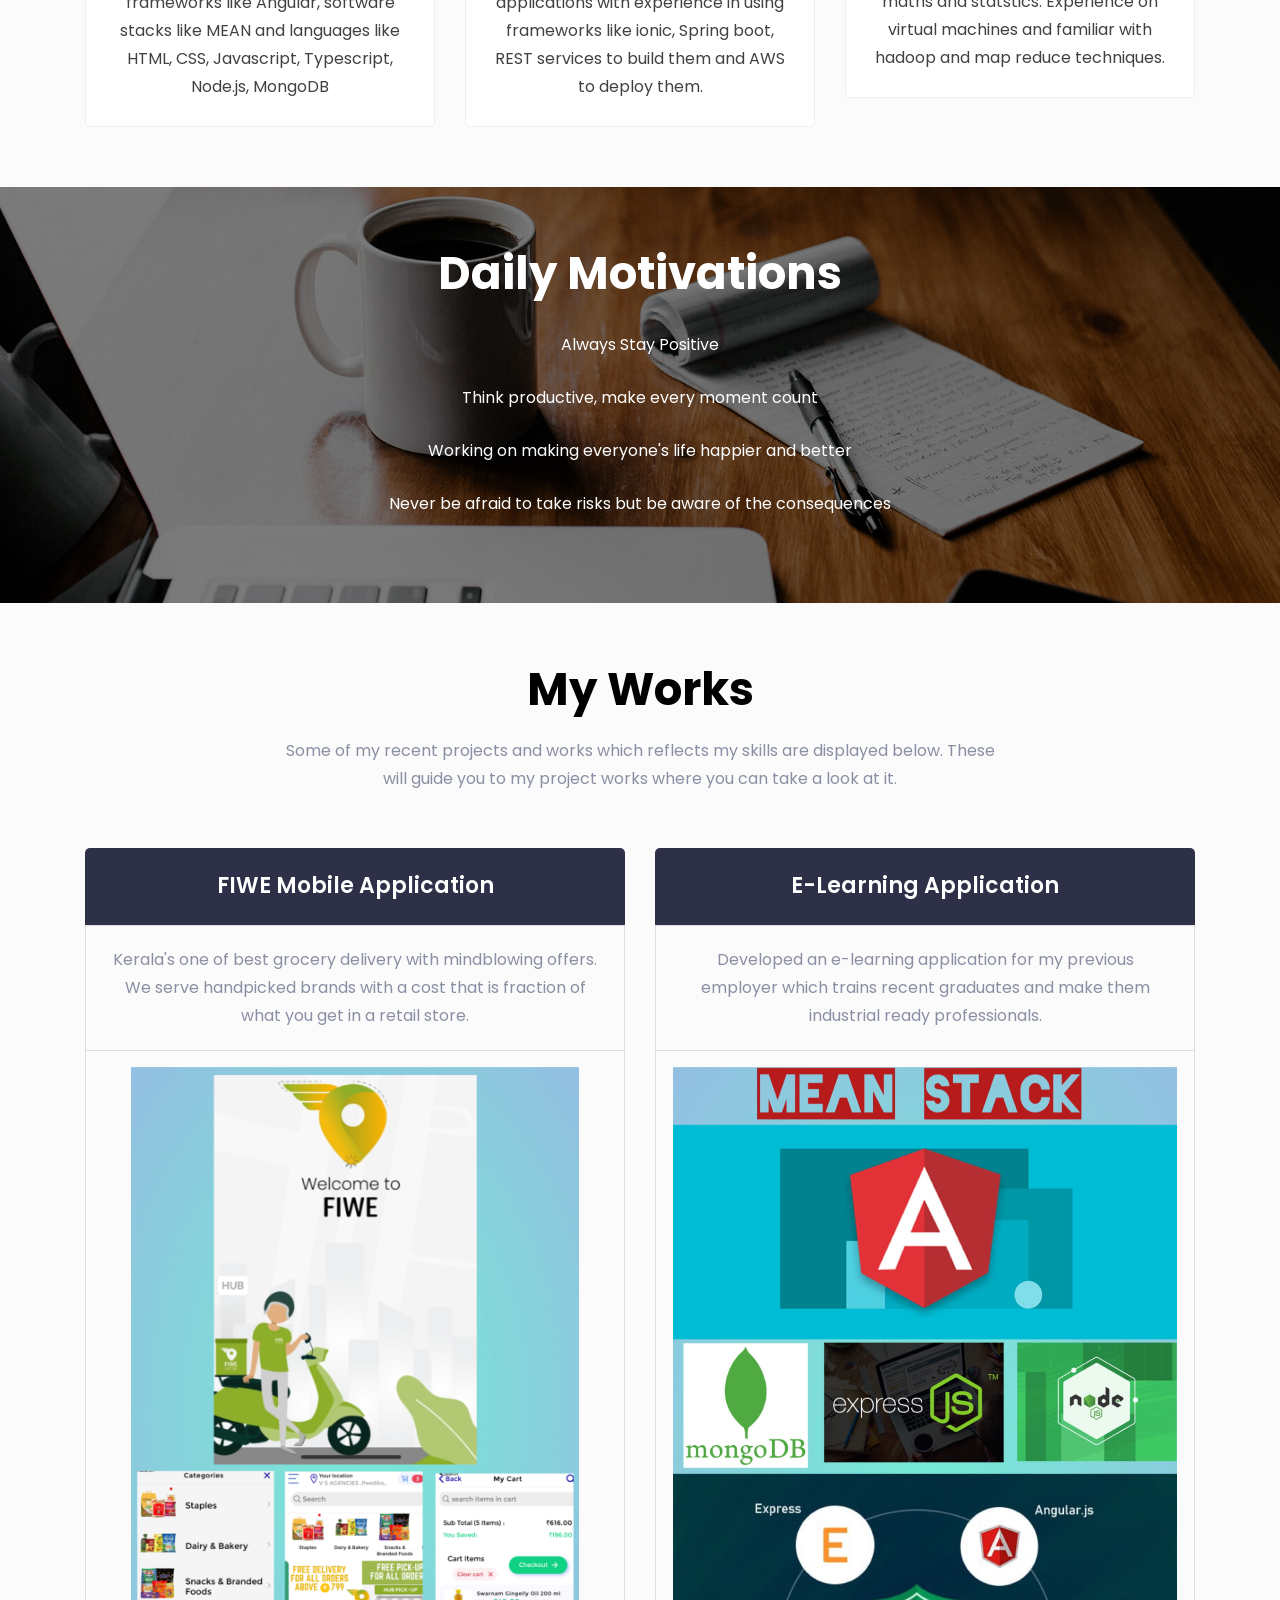
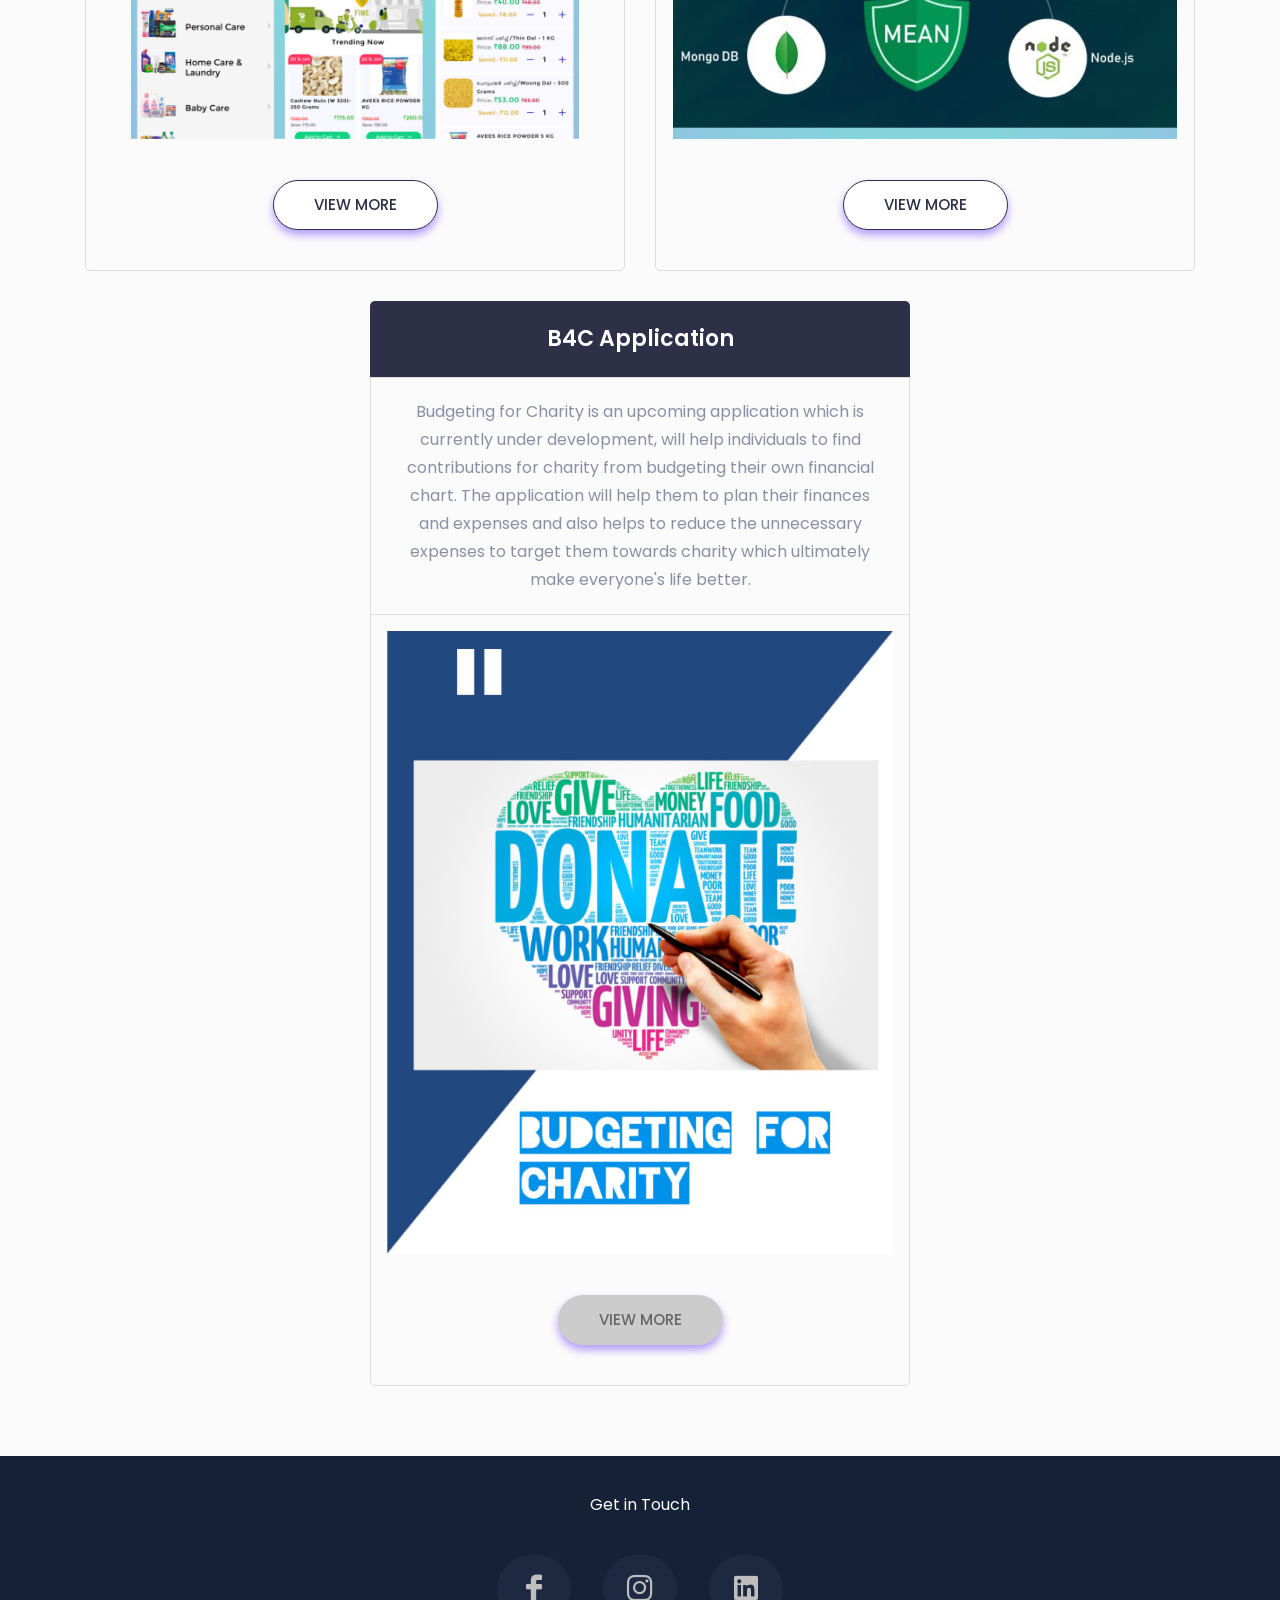
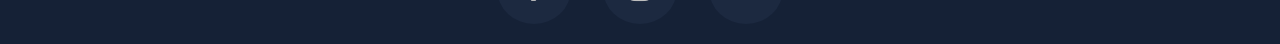
==== commit 7df73697: "Update index.html" ====
--- a/portfolio/index.html
+++ b/portfolio/index.html
@@ -105,7 +105,7 @@
                 <div class="row align-items-center">
                         <div class="header-content-right">
                             <h1 class="title">Adithya Ajith</h1>
-                            <p>A Full stack & Web Developer</p>
+                            <p>A Web Developer</p>
                             <a class="main-btn" href="https://adithyaajith96.github.io/resume/adithya_resume.pdf">View Resume</a>
                         </div> <!-- header content right -->
                 </div> <!-- row -->
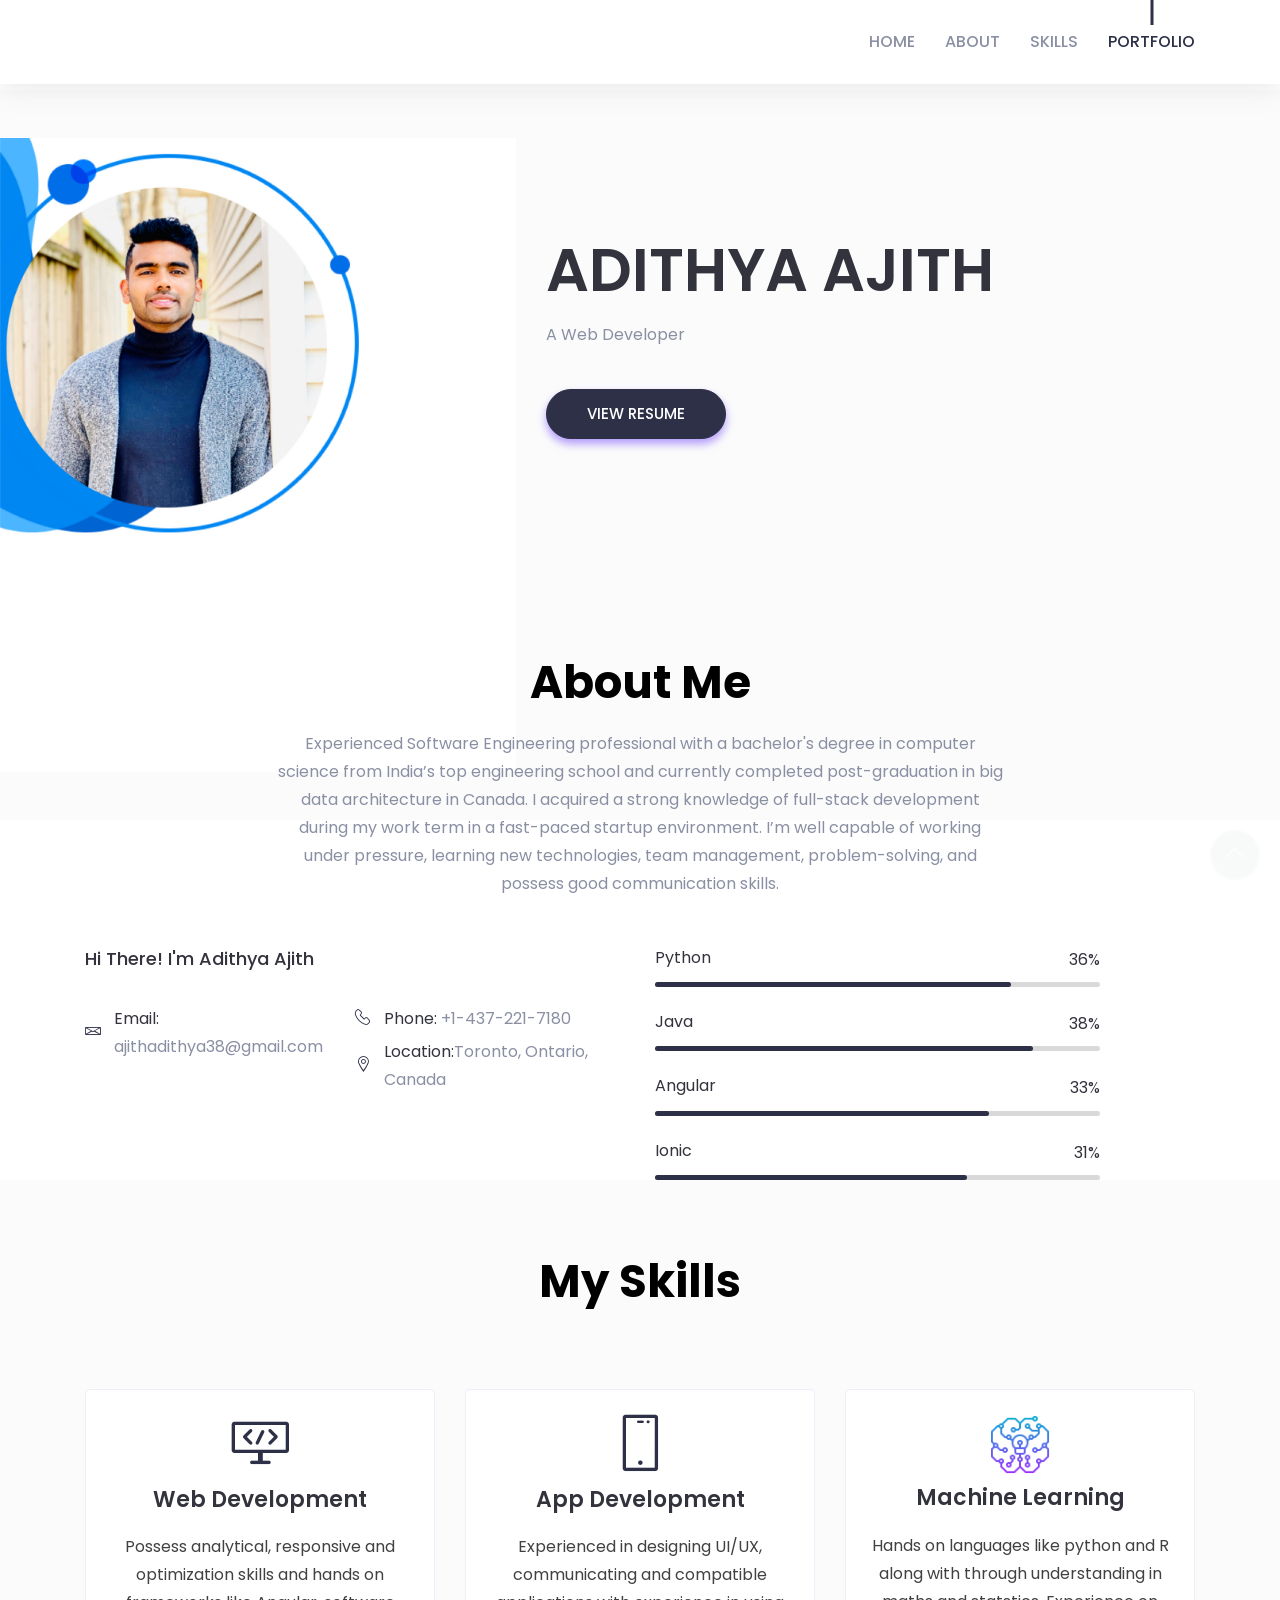
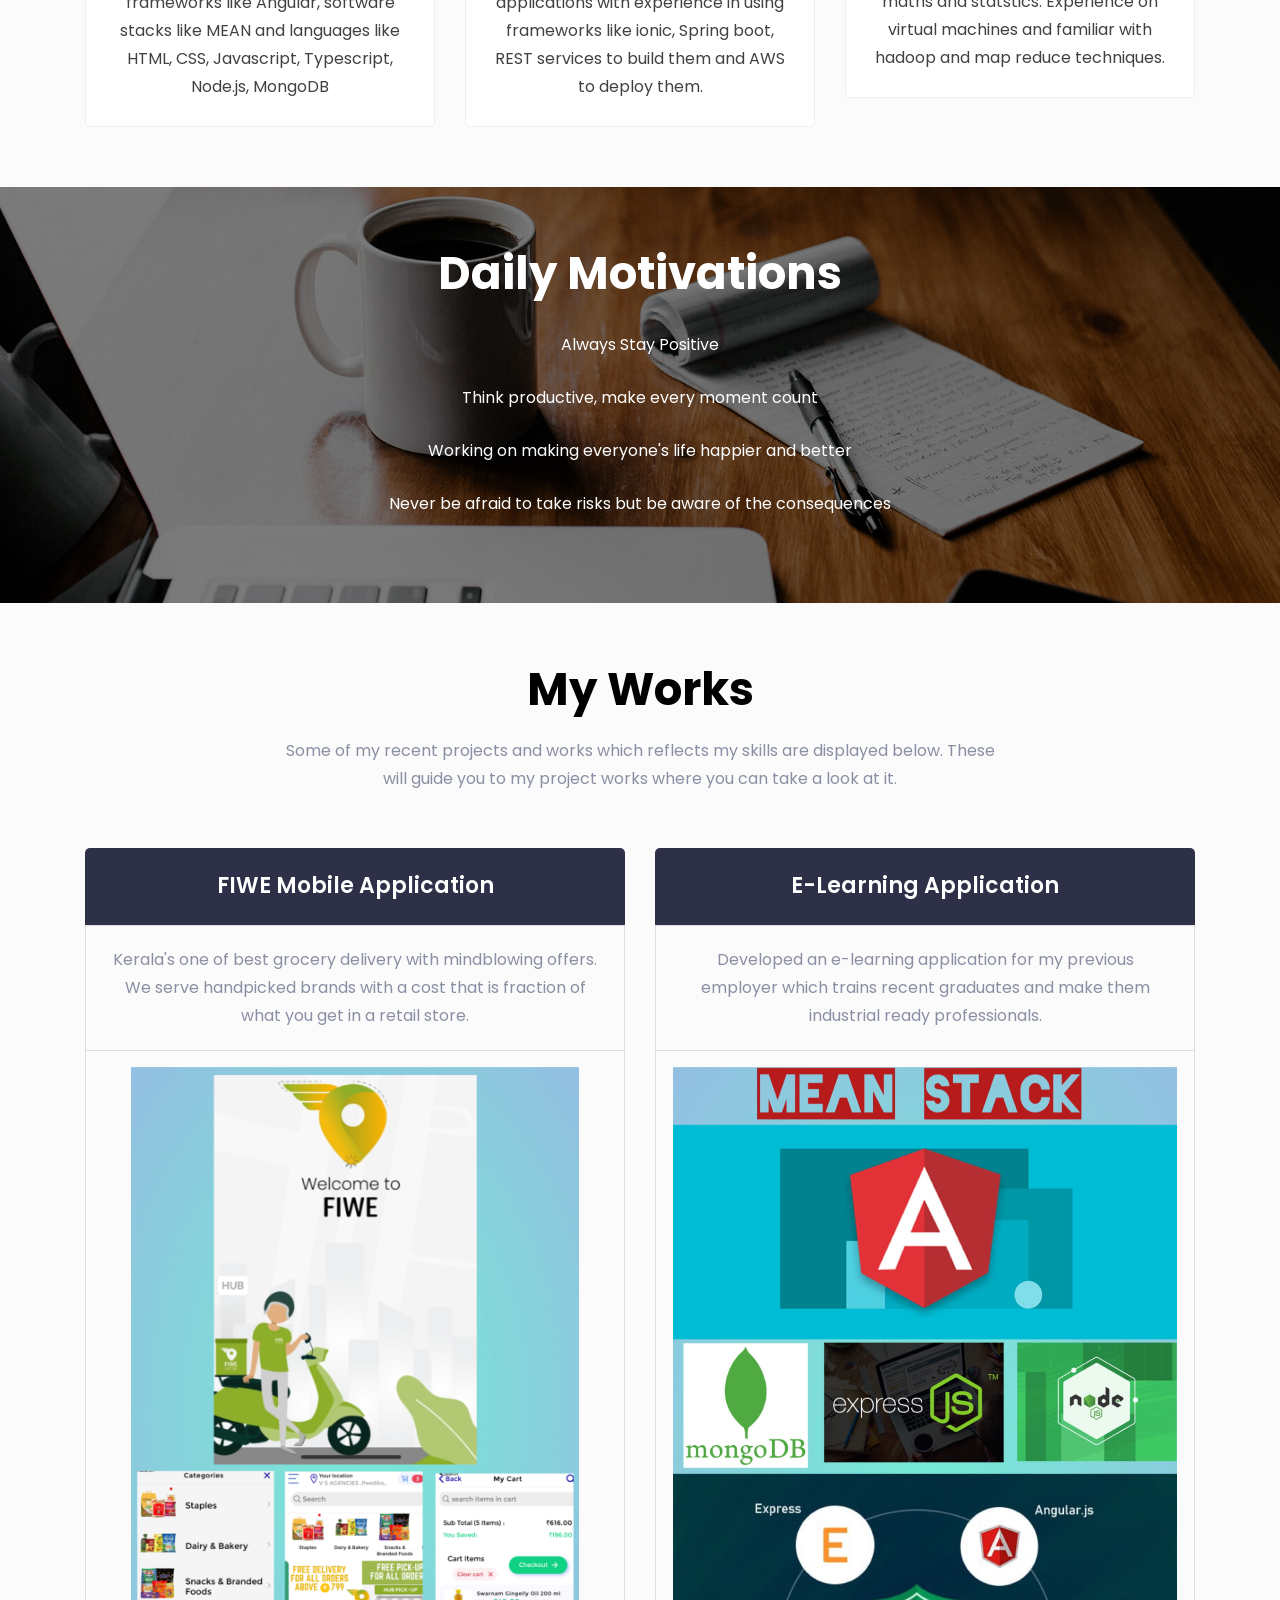
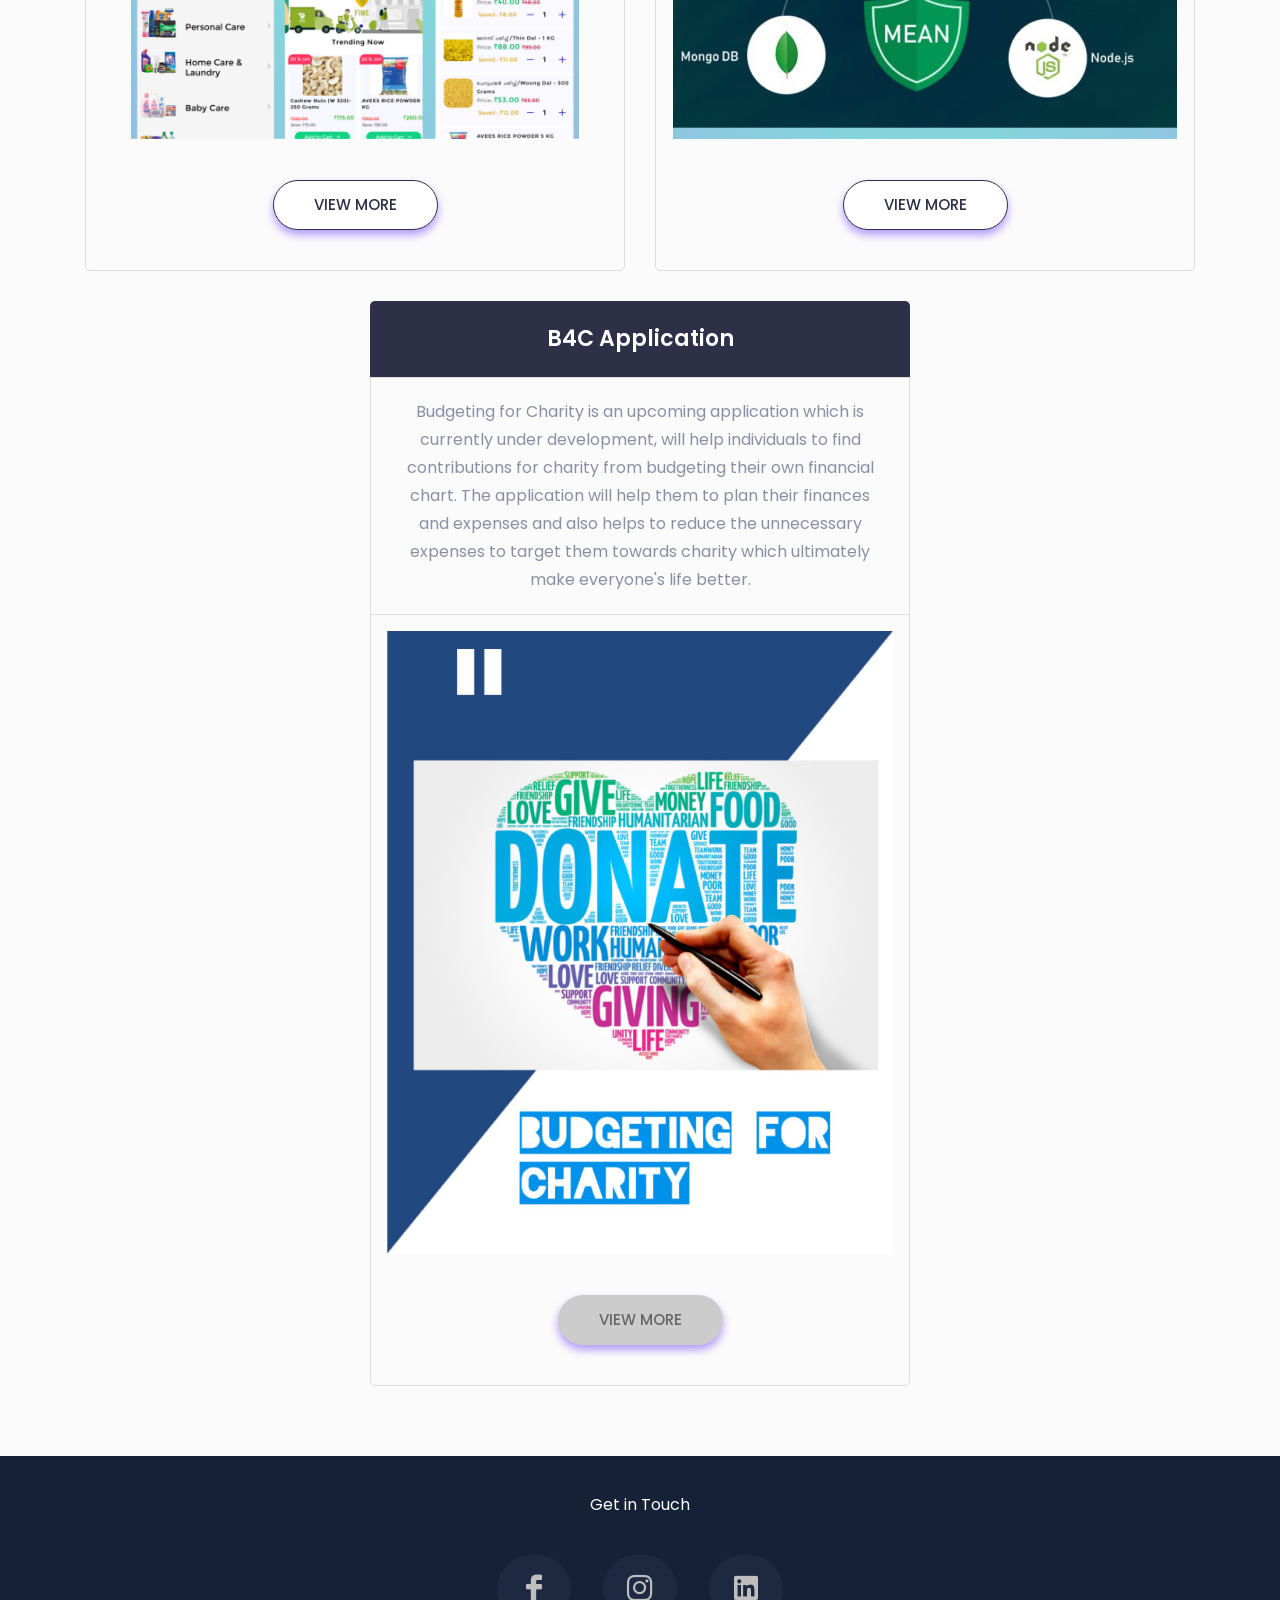
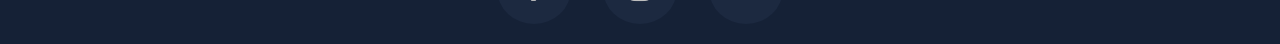
==== commit 58254e2b: "Update index.html" ====
--- a/portfolio/index.html
+++ b/portfolio/index.html
@@ -106,7 +106,7 @@
                         <div class="header-content-right">
                             <h1 class="title">Adithya Ajith</h1>
                             <p>A Web Developer</p>
-                            <a class="main-btn" href="https://adithyaajith96.github.io/resume/adithya_resume.pdf">View Resume</a>
+                            <a class="main-btn" href="https://adithyaajith96.github.io/resume/adithya_resume.docx">View Resume</a>
                         </div> <!-- header content right -->
                 </div> <!-- row -->
             </div> <!-- container -->
